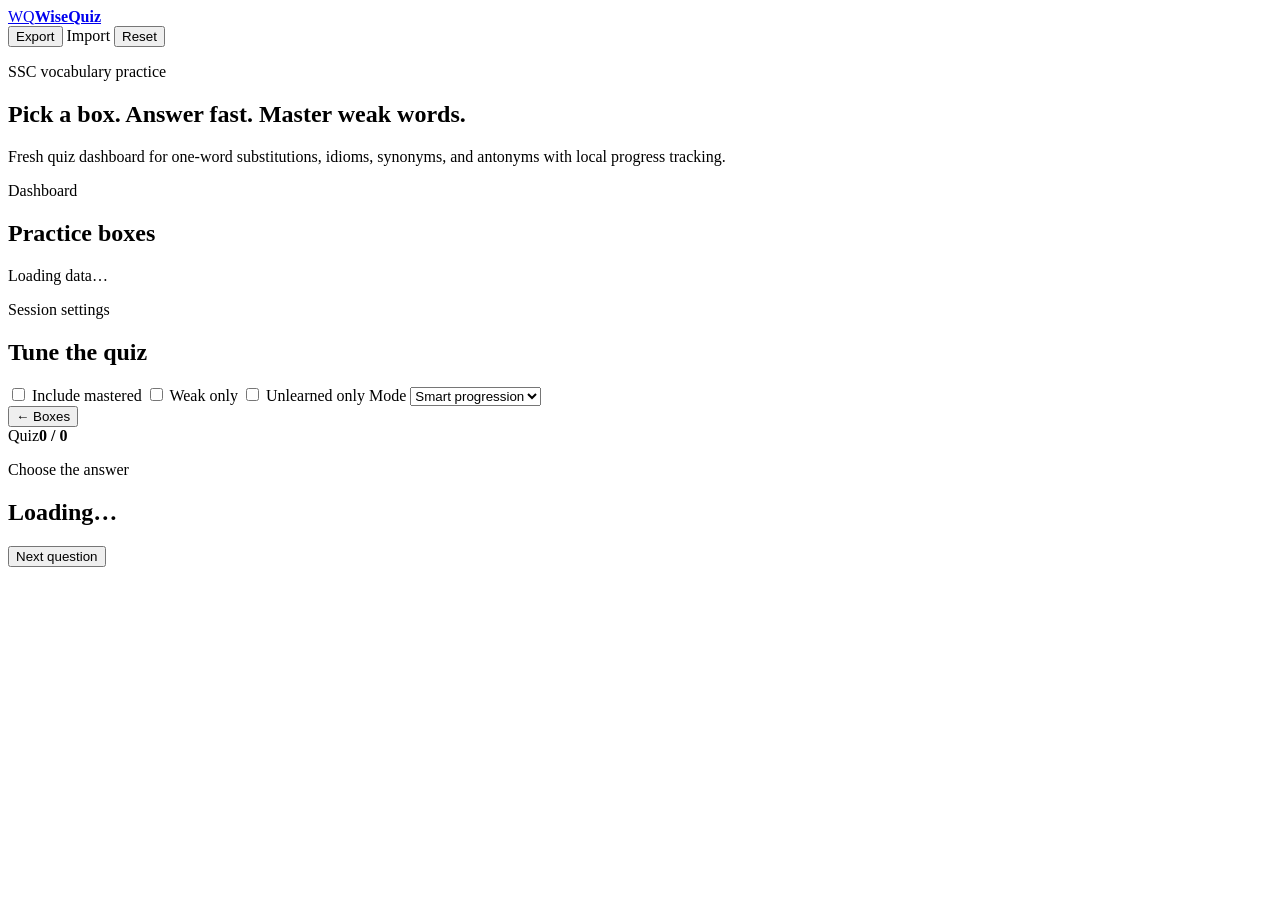
==== index.html @ 8f626323 "Add refreshed WiseQuiz page" ====
<!doctype html>
<html lang="en">
<head>
  <meta charset="utf-8">
  <meta name="viewport" content="width=device-width, initial-scale=1">
  <meta name="description" content="WiseQuiz vocabulary trainer for OWS, idioms, synonyms, and antonyms.">
  <title>WiseQuiz</title>
  <link rel="preconnect" href="https://fonts.googleapis.com">
  <link rel="preconnect" href="https://fonts.gstatic.com" crossorigin>
  <link href="https://fonts.googleapis.com/css2?family=Inter:wght@400;500;600;700;800&family=Lora:wght@600;700&display=swap" rel="stylesheet">
  <link rel="stylesheet" href="styles.css">
</head>
<body>
  <div class="shell">
    <header class="hero">
      <nav class="topbar" aria-label="WiseQuiz controls">
        <a class="brand" href="#" data-action="home" aria-label="WiseQuiz home"><span>WQ</span><b>WiseQuiz</b></a>
        <div class="top-actions">
          <button class="ghost" id="exportBtn" type="button">Export</button>
          <label class="ghost file-btn" for="importInput">Import</label>
          <input id="importInput" type="file" accept="application/json,.json" hidden>
          <button class="ghost danger" id="resetBtn" type="button">Reset</button>
        </div>
      </nav>
      <section class="hero-copy">
        <p class="eyebrow">SSC vocabulary practice</p>
        <h1>Pick a box. Answer fast. Master weak words.</h1>
        <p class="lead">Fresh quiz dashboard for one-word substitutions, idioms, synonyms, and antonyms with local progress tracking.</p>
      </section>
    </header>

    <main>
      <section id="homeScreen" class="screen active" aria-labelledby="dashboardTitle">
        <div class="section-head">
          <div>
            <p class="eyebrow">Dashboard</p>
            <h2 id="dashboardTitle">Practice boxes</h2>
          </div>
          <p id="statusBox" class="status-box">Loading data…</p>
        </div>

        <div class="stats-grid" id="overallStats"></div>
        <div class="category-grid" id="categoryGrid"></div>

        <section class="settings-card" aria-labelledby="settingsTitle">
          <div>
            <p class="eyebrow">Session settings</p>
            <h2 id="settingsTitle">Tune the quiz</h2>
          </div>
          <div class="settings-grid">
            <label><input type="checkbox" id="includeMastered"> Include mastered</label>
            <label><input type="checkbox" id="weakOnly"> Weak only</label>
            <label><input type="checkbox" id="unlearnedOnly"> Unlearned only</label>
            <label class="select-label">Mode
              <select id="studyMode">
                <option value="smart">Smart progression</option>
                <option value="instant">Instant mastery</option>
              </select>
            </label>
          </div>
        </section>
      </section>

      <section id="quizScreen" class="screen" aria-live="polite">
        <div class="quiz-top">
          <button class="ghost" id="backBtn" type="button">← Boxes</button>
          <div class="quiz-meter"><span id="quizCategory">Quiz</span><b id="quizCount">0 / 0</b></div>
        </div>

        <article class="quiz-card">
          <div class="progress-line"><span id="progressLine"></span></div>
          <p class="eyebrow" id="promptLabel">Choose the answer</p>
          <h2 id="questionText">Loading…</h2>
          <div id="optionGrid" class="option-grid"></div>
          <div id="feedbackBox" class="feedback-box hidden"></div>
          <button id="nextBtn" class="primary hidden" type="button">Next question</button>
        </article>
      </section>
    </main>
  </div>

  <script src="app.js" defer></script>
</body>
</html>
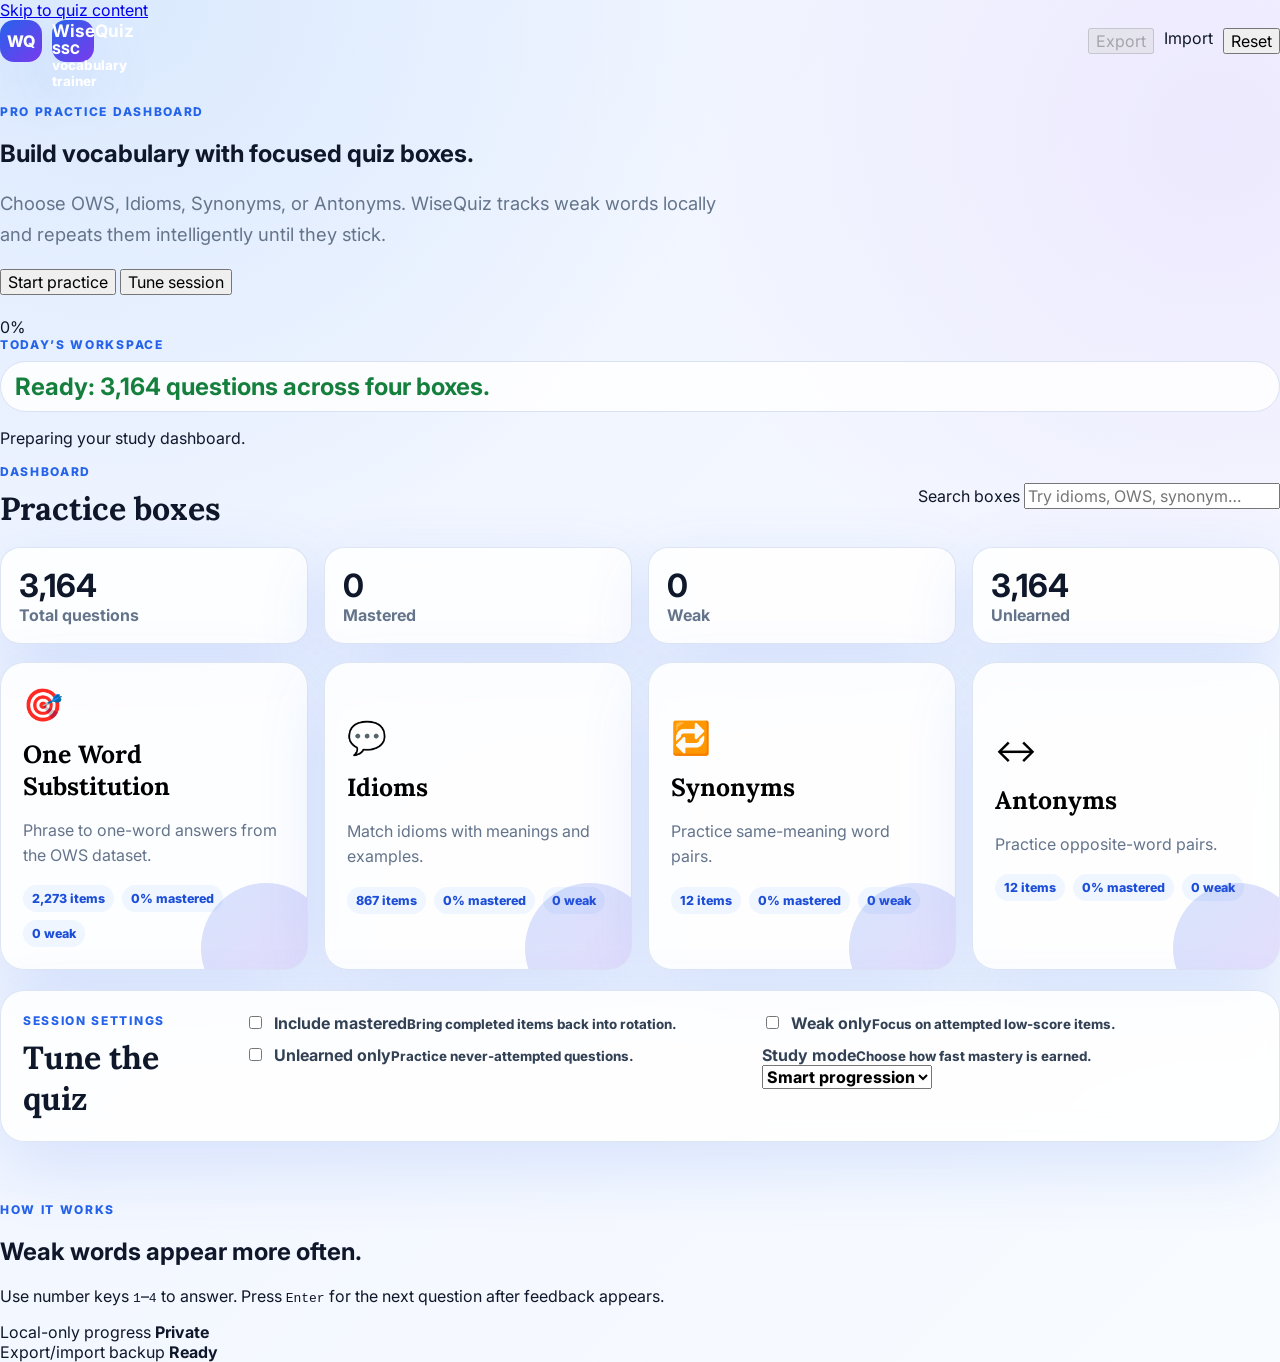
==== commit 4c6d2c87: "Polish WiseQuiz landing and quiz layout" ====
--- a/index.html
+++ b/index.html
@@ -7,73 +7,136 @@
   <title>WiseQuiz</title>
   <link rel="preconnect" href="https://fonts.googleapis.com">
   <link rel="preconnect" href="https://fonts.gstatic.com" crossorigin>
-  <link href="https://fonts.googleapis.com/css2?family=Inter:wght@400;500;600;700;800&family=Lora:wght@600;700&display=swap" rel="stylesheet">
+  <link href="https://fonts.googleapis.com/css2?family=Inter:wght@400;500;600;700;800;900&family=Lora:wght@600;700&display=swap" rel="stylesheet">
   <link rel="stylesheet" href="styles.css">
 </head>
 <body>
-  <div class="shell">
-    <header class="hero">
+  <a class="skip-link" href="#mainContent">Skip to quiz content</a>
+  <div class="ambient ambient-one" aria-hidden="true"></div>
+  <div class="ambient ambient-two" aria-hidden="true"></div>
+
+  <div class="app-shell">
+    <header class="app-header">
       <nav class="topbar" aria-label="WiseQuiz controls">
-        <a class="brand" href="#" data-action="home" aria-label="WiseQuiz home"><span>WQ</span><b>WiseQuiz</b></a>
-        <div class="top-actions">
-          <button class="ghost" id="exportBtn" type="button">Export</button>
-          <label class="ghost file-btn" for="importInput">Import</label>
+        <a class="brand" href="#" data-action="home" aria-label="WiseQuiz home">
+          <span class="brand-mark">WQ</span>
+          <span>
+            <b>WiseQuiz</b>
+            <small>SSC vocabulary trainer</small>
+          </span>
+        </a>
+        <div class="top-actions" aria-label="Progress controls">
+          <button class="btn btn-soft" id="exportBtn" type="button">Export</button>
+          <label class="btn btn-soft file-btn" for="importInput">Import</label>
           <input id="importInput" type="file" accept="application/json,.json" hidden>
-          <button class="ghost danger" id="resetBtn" type="button">Reset</button>
+          <button class="btn btn-danger" id="resetBtn" type="button">Reset</button>
         </div>
       </nav>
-      <section class="hero-copy">
-        <p class="eyebrow">SSC vocabulary practice</p>
-        <h1>Pick a box. Answer fast. Master weak words.</h1>
-        <p class="lead">Fresh quiz dashboard for one-word substitutions, idioms, synonyms, and antonyms with local progress tracking.</p>
+
+      <section class="hero-panel" aria-labelledby="heroTitle">
+        <div class="hero-copy">
+          <p class="eyebrow">Pro practice dashboard</p>
+          <h1 id="heroTitle">Build vocabulary with focused quiz boxes.</h1>
+          <p class="lead">Choose OWS, Idioms, Synonyms, or Antonyms. WiseQuiz tracks weak words locally and repeats them intelligently until they stick.</p>
+          <div class="hero-actions">
+            <button class="btn btn-primary" type="button" data-action="first-ready">Start practice</button>
+            <button class="btn btn-glass" type="button" data-action="focus-settings">Tune session</button>
+          </div>
+        </div>
+        <aside class="hero-card" aria-label="Learning status">
+          <div class="status-orb" aria-hidden="true"><span id="heroMastery">0%</span></div>
+          <p class="eyebrow">Today’s workspace</p>
+          <h2 id="statusBox">Loading data…</h2>
+          <p id="heroSubStatus">Preparing your study dashboard.</p>
+        </aside>
       </section>
     </header>
 
-    <main>
+    <main id="mainContent">
       <section id="homeScreen" class="screen active" aria-labelledby="dashboardTitle">
         <div class="section-head">
           <div>
             <p class="eyebrow">Dashboard</p>
             <h2 id="dashboardTitle">Practice boxes</h2>
           </div>
-          <p id="statusBox" class="status-box">Loading data…</p>
+          <div class="search-wrap">
+            <label for="searchInput">Search boxes</label>
+            <input id="searchInput" type="search" placeholder="Try idioms, OWS, synonym…" autocomplete="off">
+          </div>
         </div>
 
-        <div class="stats-grid" id="overallStats"></div>
+        <div class="stats-grid" id="overallStats" aria-label="Overall progress"></div>
         <div class="category-grid" id="categoryGrid"></div>
 
-        <section class="settings-card" aria-labelledby="settingsTitle">
-          <div>
-            <p class="eyebrow">Session settings</p>
-            <h2 id="settingsTitle">Tune the quiz</h2>
-          </div>
-          <div class="settings-grid">
-            <label><input type="checkbox" id="includeMastered"> Include mastered</label>
-            <label><input type="checkbox" id="weakOnly"> Weak only</label>
-            <label><input type="checkbox" id="unlearnedOnly"> Unlearned only</label>
-            <label class="select-label">Mode
-              <select id="studyMode">
-                <option value="smart">Smart progression</option>
-                <option value="instant">Instant mastery</option>
-              </select>
-            </label>
-          </div>
+        <section class="control-deck" id="settingsPanel" aria-labelledby="settingsTitle">
+          <article class="settings-card">
+            <div class="card-heading">
+              <p class="eyebrow">Session settings</p>
+              <h2 id="settingsTitle">Tune the quiz</h2>
+            </div>
+            <div class="settings-grid">
+              <label class="toggle-card">
+                <input type="checkbox" id="includeMastered">
+                <span class="toggle-ui"></span>
+                <span><b>Include mastered</b><small>Bring completed items back into rotation.</small></span>
+              </label>
+              <label class="toggle-card">
+                <input type="checkbox" id="weakOnly">
+                <span class="toggle-ui"></span>
+                <span><b>Weak only</b><small>Focus on attempted low-score items.</small></span>
+              </label>
+              <label class="toggle-card">
+                <input type="checkbox" id="unlearnedOnly">
+                <span class="toggle-ui"></span>
+                <span><b>Unlearned only</b><small>Practice never-attempted questions.</small></span>
+              </label>
+              <label class="mode-card" for="studyMode">
+                <span><b>Study mode</b><small>Choose how fast mastery is earned.</small></span>
+                <select id="studyMode">
+                  <option value="smart">Smart progression</option>
+                  <option value="instant">Instant mastery</option>
+                </select>
+              </label>
+            </div>
+          </article>
+
+          <aside class="insight-card" aria-label="Study tips">
+            <p class="eyebrow">How it works</p>
+            <h2>Weak words appear more often.</h2>
+            <p>Use number keys <kbd>1</kbd>–<kbd>4</kbd> to answer. Press <kbd>Enter</kbd> for the next question after feedback appears.</p>
+            <div class="insight-row">
+              <span>Local-only progress</span>
+              <strong>Private</strong>
+            </div>
+            <div class="insight-row">
+              <span>Export/import backup</span>
+              <strong>Ready</strong>
+            </div>
+          </aside>
         </section>
       </section>
 
       <section id="quizScreen" class="screen" aria-live="polite">
         <div class="quiz-top">
-          <button class="ghost" id="backBtn" type="button">← Boxes</button>
-          <div class="quiz-meter"><span id="quizCategory">Quiz</span><b id="quizCount">0 / 0</b></div>
+          <button class="btn btn-soft" id="backBtn" type="button">← Boxes</button>
+          <div class="quiz-meter" aria-label="Current quiz stats">
+            <span id="quizCategory">Quiz</span>
+            <b id="quizCount">0 attempted · 0 correct · streak 0</b>
+          </div>
         </div>
 
         <article class="quiz-card">
-          <div class="progress-line"><span id="progressLine"></span></div>
-          <p class="eyebrow" id="promptLabel">Choose the answer</p>
+          <div class="progress-line" aria-hidden="true"><span id="progressLine"></span></div>
+          <div class="quiz-meta-row">
+            <p class="eyebrow" id="promptLabel">Choose the answer</p>
+            <span id="questionScore" class="score-chip">Score 0 / 5</span>
+          </div>
           <h2 id="questionText">Loading…</h2>
           <div id="optionGrid" class="option-grid"></div>
           <div id="feedbackBox" class="feedback-box hidden"></div>
-          <button id="nextBtn" class="primary hidden" type="button">Next question</button>
+          <div class="quiz-actions">
+            <button id="nextBtn" class="btn btn-primary hidden" type="button">Next question ↵</button>
+          </div>
         </article>
       </section>
     </main>
--- a/styles.css
+++ b/styles.css
@@ -0,0 +1,10 @@
+:root{
+  --bg:#eef3ff;--bg2:#f8fbff;--card:rgba(255,255,255,.86);--text:#0f172a;--muted:#64748b;--line:#d9e2f2;
+  --brand:#2563eb;--brand2:#7c3aed;--good:#15803d;--bad:#b91c1c;--warn:#b45309;--shadow:0 24px 70px rgba(37,99,235,.14);
+  --radius:24px;--font:Inter,system-ui,-apple-system,Segoe UI,sans-serif;--display:Lora,Georgia,serif;
+}
+*{box-sizing:border-box}body{margin:0;min-height:100vh;font-family:var(--font);color:var(--text);background:radial-gradient(circle at 10% 0%,#dbeafe 0,transparent 34%),radial-gradient(circle at 95% 10%,#ede9fe 0,transparent 31%),linear-gradient(135deg,var(--bg),var(--bg2));}
+button,input,select{font:inherit}.shell{width:min(1180px,calc(100% - 32px));margin:auto}.hero{padding:22px 0 32px}.topbar{display:flex;align-items:center;justify-content:space-between;gap:16px}.brand{display:inline-flex;align-items:center;gap:10px;text-decoration:none;color:var(--text)}.brand span{display:grid;place-items:center;width:42px;height:42px;border-radius:14px;color:#fff;font-weight:800;background:linear-gradient(135deg,var(--brand),var(--brand2));box-shadow:var(--shadow)}.brand b{font-size:1.08rem}.top-actions{display:flex;gap:10px;flex-wrap:wrap}.ghost,.primary{border:0;border-radius:999px;padding:10px 15px;font-weight:700;cursor:pointer}.ghost{border:1px solid var(--line);background:rgba(255,255,255,.72);color:var(--text)}.ghost:hover{border-color:#93c5fd;background:#fff}.danger{color:var(--bad)}.primary{background:linear-gradient(135deg,var(--brand),var(--brand2));color:#fff;box-shadow:var(--shadow);padding:13px 20px}.hero-copy{padding:42px 0 22px;max-width:780px}.eyebrow{margin:0 0 9px;text-transform:uppercase;letter-spacing:.14em;color:var(--brand);font-size:.75rem;font-weight:800}.hero h1{font-family:var(--display);font-size:clamp(2.4rem,6vw,5.2rem);line-height:.98;margin:0}.lead{font-size:1.15rem;color:var(--muted);line-height:1.7;max-width:720px}.screen{display:none}.screen.active{display:block}.section-head,.quiz-top,.settings-card{display:flex;align-items:center;justify-content:space-between;gap:18px;margin-bottom:18px}.section-head h2,.settings-card h2{font-family:var(--display);font-size:2rem;margin:0}.status-box{margin:0;border:1px solid var(--line);background:var(--card);border-radius:999px;padding:10px 14px;color:var(--muted);font-weight:700}.status-box.ok{color:var(--good)}.status-box.warn{color:var(--warn)}.status-box.error{color:var(--bad)}
+.stats-grid,.category-grid{display:grid;gap:16px}.stats-grid{grid-template-columns:repeat(4,1fr);margin-bottom:18px}.stat,.category-card,.settings-card,.quiz-card{background:var(--card);border:1px solid rgba(217,226,242,.88);backdrop-filter:blur(12px);box-shadow:var(--shadow)}.stat{border-radius:20px;padding:18px}.stat strong{display:block;font-size:2rem}.stat span{color:var(--muted);font-weight:700}.category-grid{grid-template-columns:repeat(4,1fr)}.category-card{position:relative;overflow:hidden;text-align:left;border-radius:var(--radius);padding:22px;min-height:245px;cursor:pointer}.category-card:before{content:"";position:absolute;inset:auto -24px -44px auto;width:130px;height:130px;border-radius:50%;background:linear-gradient(135deg,rgba(37,99,235,.18),rgba(124,58,237,.18))}.category-card:hover{transform:translateY(-3px);transition:.18s ease}.cat-icon{font-size:2rem}.category-card h3{font-family:var(--display);font-size:1.55rem;margin:14px 0 8px}.category-card p{color:var(--muted);line-height:1.55}.mini-stats{display:flex;gap:8px;flex-wrap:wrap;margin-top:18px}.pill{border-radius:999px;background:#eff6ff;color:#1d4ed8;padding:6px 9px;font-size:.78rem;font-weight:800}.settings-card{align-items:flex-start;margin:20px 0 60px;border-radius:var(--radius);padding:22px}.settings-grid{display:grid;grid-template-columns:repeat(2,minmax(180px,1fr));gap:12px 22px}.settings-grid label{font-weight:750;color:#334155}.settings-grid input{margin-right:8px}.select-label{display:flex;align-items:center;gap:10px}.select-label select{border:1px solid var(--line);border-radius:12px;background:#fff;padding:8px 10px;font-weight:700}.hidden{display:none!important}
+#quizScreen{max-width:840px;margin:0 auto 70px}.quiz-top{margin-top:8px}.quiz-meter{display:flex;gap:12px;color:var(--muted);font-weight:800}.quiz-meter span{color:var(--brand)}.quiz-card{position:relative;overflow:hidden;border-radius:30px;padding:30px}.progress-line{position:absolute;top:0;left:0;right:0;height:6px;background:#e2e8f0}.progress-line span{display:block;height:100%;width:0;background:linear-gradient(90deg,var(--brand),var(--brand2));transition:.25s ease}#questionText{font-family:var(--display);font-size:clamp(1.8rem,4vw,3.1rem);line-height:1.18;margin:8px 0 22px}.option-grid{display:grid;gap:12px}.option-btn{display:flex;align-items:flex-start;gap:12px;text-align:left;border:1px solid var(--line);border-radius:18px;background:#fff;padding:15px;cursor:pointer;color:var(--text)}.option-btn:hover:not(:disabled){border-color:#60a5fa;background:#eff6ff}.option-btn:disabled{cursor:default}.option-key{display:grid;place-items:center;min-width:34px;height:34px;border-radius:12px;background:#e0e7ff;color:#3730a3;font-weight:900}.option-btn.correct{border-color:#86efac;background:#f0fdf4;color:#166534}.option-btn.wrong{border-color:#fecaca;background:#fef2f2;color:#991b1b}.option-btn.reveal{border-color:#86efac;background:#f0fdf4;color:#166534}.feedback-box{border-left:5px solid var(--brand);background:#f8fafc;border-radius:16px;padding:15px 16px;margin:18px 0;color:#334155;line-height:1.65}.feedback-box.good{border-color:var(--good)}.feedback-box.bad{border-color:var(--bad)}
+@media(max-width:900px){.stats-grid,.category-grid{grid-template-columns:repeat(2,1fr)}.section-head,.settings-card{display:block}.status-box{display:inline-block;margin-top:12px}.settings-grid{grid-template-columns:1fr}}@media(max-width:560px){.shell{width:min(100% - 20px,1180px)}.topbar{align-items:flex-start}.top-actions{justify-content:flex-end}.stats-grid,.category-grid{grid-template-columns:1fr}.hero-copy{padding-top:28px}.quiz-card{padding:24px 18px}.ghost,.primary{padding:9px 12px}}
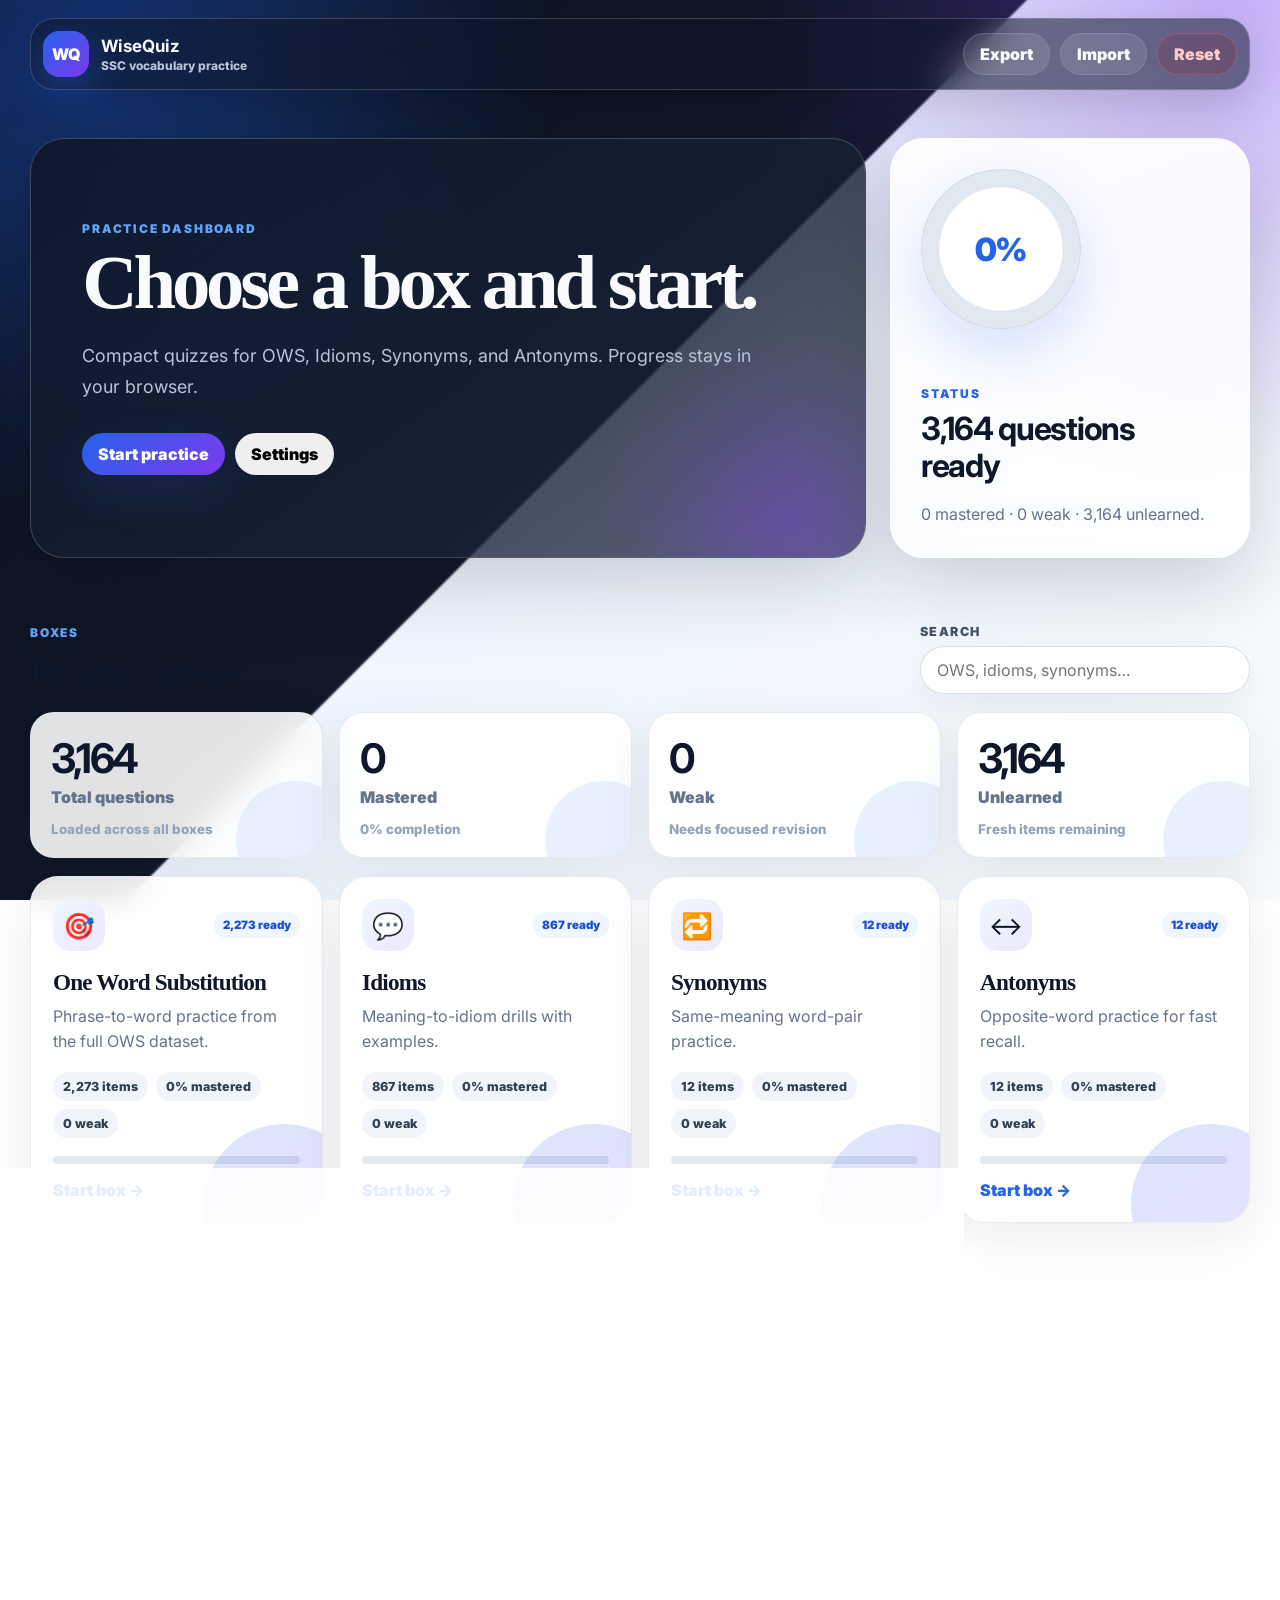
==== commit ac9d7bc6: "Simplify dashboard layout" ====
--- a/index.html
+++ b/index.html
@@ -7,13 +7,11 @@
   <title>WiseQuiz</title>
   <link rel="preconnect" href="https://fonts.googleapis.com">
   <link rel="preconnect" href="https://fonts.gstatic.com" crossorigin>
-  <link href="https://fonts.googleapis.com/css2?family=Inter:wght@400;500;600;700;800;900&family=Lora:wght@600;700&display=swap" rel="stylesheet">
+  <link href="https://fonts.googleapis.com/css2?family=Inter:wght@400;500;600;700;800&display=swap" rel="stylesheet">
   <link rel="stylesheet" href="styles.css">
 </head>
 <body>
   <a class="skip-link" href="#mainContent">Skip to quiz content</a>
-  <div class="ambient ambient-one" aria-hidden="true"></div>
-  <div class="ambient ambient-two" aria-hidden="true"></div>
 
   <div class="app-shell">
     <header class="app-header">
@@ -22,7 +20,7 @@
           <span class="brand-mark">WQ</span>
           <span>
             <b>WiseQuiz</b>
-            <small>SSC vocabulary trainer</small>
+            <small>SSC vocabulary practice</small>
           </span>
         </a>
         <div class="top-actions" aria-label="Progress controls">
@@ -35,33 +33,35 @@
 
       <section class="hero-panel" aria-labelledby="heroTitle">
         <div class="hero-copy">
-          <p class="eyebrow">Pro practice dashboard</p>
-          <h1 id="heroTitle">Build vocabulary with focused quiz boxes.</h1>
-          <p class="lead">Choose OWS, Idioms, Synonyms, or Antonyms. WiseQuiz tracks weak words locally and repeats them intelligently until they stick.</p>
+          <p class="eyebrow">Practice dashboard</p>
+          <h1 id="heroTitle">Choose a box and start.</h1>
+          <p class="lead">Compact quizzes for OWS, Idioms, Synonyms, and Antonyms. Progress stays in your browser.</p>
           <div class="hero-actions">
             <button class="btn btn-primary" type="button" data-action="first-ready">Start practice</button>
-            <button class="btn btn-glass" type="button" data-action="focus-settings">Tune session</button>
+            <button class="btn btn-plain" type="button" data-action="focus-settings">Settings</button>
           </div>
         </div>
         <aside class="hero-card" aria-label="Learning status">
           <div class="status-orb" aria-hidden="true"><span id="heroMastery">0%</span></div>
-          <p class="eyebrow">Today’s workspace</p>
-          <h2 id="statusBox">Loading data…</h2>
-          <p id="heroSubStatus">Preparing your study dashboard.</p>
+          <div>
+            <p class="eyebrow">Status</p>
+            <h2 id="statusBox">Loading data…</h2>
+            <p id="heroSubStatus">Preparing your quiz boxes.</p>
+          </div>
         </aside>
       </section>
     </header>
 
     <main id="mainContent">
       <section id="homeScreen" class="screen active" aria-labelledby="dashboardTitle">
-        <div class="section-head">
+        <div class="section-head compact-head">
           <div>
-            <p class="eyebrow">Dashboard</p>
-            <h2 id="dashboardTitle">Practice boxes</h2>
+            <p class="eyebrow">Boxes</p>
+            <h2 id="dashboardTitle">Practice areas</h2>
           </div>
           <div class="search-wrap">
-            <label for="searchInput">Search boxes</label>
-            <input id="searchInput" type="search" placeholder="Try idioms, OWS, synonym…" autocomplete="off">
+            <label for="searchInput">Search</label>
+            <input id="searchInput" type="search" placeholder="OWS, idioms, synonyms…" autocomplete="off">
           </div>
         </div>
 
@@ -70,55 +70,48 @@
 
         <section class="control-deck" id="settingsPanel" aria-labelledby="settingsTitle">
           <article class="settings-card">
-            <div class="card-heading">
-              <p class="eyebrow">Session settings</p>
-              <h2 id="settingsTitle">Tune the quiz</h2>
+            <div class="card-heading inline-heading">
+              <div>
+                <p class="eyebrow">Session</p>
+                <h2 id="settingsTitle">Quiz settings</h2>
+              </div>
+              <label class="mode-card compact-mode" for="studyMode">
+                <span>Mode</span>
+                <select id="studyMode">
+                  <option value="smart">Smart</option>
+                  <option value="instant">Instant</option>
+                </select>
+              </label>
             </div>
             <div class="settings-grid">
               <label class="toggle-card">
                 <input type="checkbox" id="includeMastered">
                 <span class="toggle-ui"></span>
-                <span><b>Include mastered</b><small>Bring completed items back into rotation.</small></span>
+                <span><b>Include mastered</b><small>Show completed items again.</small></span>
               </label>
               <label class="toggle-card">
                 <input type="checkbox" id="weakOnly">
                 <span class="toggle-ui"></span>
-                <span><b>Weak only</b><small>Focus on attempted low-score items.</small></span>
+                <span><b>Weak only</b><small>Low-score attempted items.</small></span>
               </label>
               <label class="toggle-card">
                 <input type="checkbox" id="unlearnedOnly">
                 <span class="toggle-ui"></span>
-                <span><b>Unlearned only</b><small>Practice never-attempted questions.</small></span>
-              </label>
-              <label class="mode-card" for="studyMode">
-                <span><b>Study mode</b><small>Choose how fast mastery is earned.</small></span>
-                <select id="studyMode">
-                  <option value="smart">Smart progression</option>
-                  <option value="instant">Instant mastery</option>
-                </select>
+                <span><b>Unlearned only</b><small>Never-attempted items.</small></span>
               </label>
             </div>
           </article>
 
           <aside class="insight-card" aria-label="Study tips">
-            <p class="eyebrow">How it works</p>
-            <h2>Weak words appear more often.</h2>
-            <p>Use number keys <kbd>1</kbd>–<kbd>4</kbd> to answer. Press <kbd>Enter</kbd> for the next question after feedback appears.</p>
-            <div class="insight-row">
-              <span>Local-only progress</span>
-              <strong>Private</strong>
-            </div>
-            <div class="insight-row">
-              <span>Export/import backup</span>
-              <strong>Ready</strong>
-            </div>
+            <p class="eyebrow">Shortcuts</p>
+            <p>Use <kbd>1</kbd>–<kbd>4</kbd> to answer, <kbd>Enter</kbd> for next, and <kbd>Esc</kbd> to return to boxes.</p>
           </aside>
         </section>
       </section>
 
       <section id="quizScreen" class="screen" aria-live="polite">
         <div class="quiz-top">
-          <button class="btn btn-soft" id="backBtn" type="button">← Boxes</button>
+          <button class="btn btn-soft dark" id="backBtn" type="button">← Boxes</button>
           <div class="quiz-meter" aria-label="Current quiz stats">
             <span id="quizCategory">Quiz</span>
             <b id="quizCount">0 attempted · 0 correct · streak 0</b>
--- a/styles.css
+++ b/styles.css
@@ -1,10 +1 @@
-:root{
-  --bg:#eef3ff;--bg2:#f8fbff;--card:rgba(255,255,255,.86);--text:#0f172a;--muted:#64748b;--line:#d9e2f2;
-  --brand:#2563eb;--brand2:#7c3aed;--good:#15803d;--bad:#b91c1c;--warn:#b45309;--shadow:0 24px 70px rgba(37,99,235,.14);
-  --radius:24px;--font:Inter,system-ui,-apple-system,Segoe UI,sans-serif;--display:Lora,Georgia,serif;
-}
-*{box-sizing:border-box}body{margin:0;min-height:100vh;font-family:var(--font);color:var(--text);background:radial-gradient(circle at 10% 0%,#dbeafe 0,transparent 34%),radial-gradient(circle at 95% 10%,#ede9fe 0,transparent 31%),linear-gradient(135deg,var(--bg),var(--bg2));}
-button,input,select{font:inherit}.shell{width:min(1180px,calc(100% - 32px));margin:auto}.hero{padding:22px 0 32px}.topbar{display:flex;align-items:center;justify-content:space-between;gap:16px}.brand{display:inline-flex;align-items:center;gap:10px;text-decoration:none;color:var(--text)}.brand span{display:grid;place-items:center;width:42px;height:42px;border-radius:14px;color:#fff;font-weight:800;background:linear-gradient(135deg,var(--brand),var(--brand2));box-shadow:var(--shadow)}.brand b{font-size:1.08rem}.top-actions{display:flex;gap:10px;flex-wrap:wrap}.ghost,.primary{border:0;border-radius:999px;padding:10px 15px;font-weight:700;cursor:pointer}.ghost{border:1px solid var(--line);background:rgba(255,255,255,.72);color:var(--text)}.ghost:hover{border-color:#93c5fd;background:#fff}.danger{color:var(--bad)}.primary{background:linear-gradient(135deg,var(--brand),var(--brand2));color:#fff;box-shadow:var(--shadow);padding:13px 20px}.hero-copy{padding:42px 0 22px;max-width:780px}.eyebrow{margin:0 0 9px;text-transform:uppercase;letter-spacing:.14em;color:var(--brand);font-size:.75rem;font-weight:800}.hero h1{font-family:var(--display);font-size:clamp(2.4rem,6vw,5.2rem);line-height:.98;margin:0}.lead{font-size:1.15rem;color:var(--muted);line-height:1.7;max-width:720px}.screen{display:none}.screen.active{display:block}.section-head,.quiz-top,.settings-card{display:flex;align-items:center;justify-content:space-between;gap:18px;margin-bottom:18px}.section-head h2,.settings-card h2{font-family:var(--display);font-size:2rem;margin:0}.status-box{margin:0;border:1px solid var(--line);background:var(--card);border-radius:999px;padding:10px 14px;color:var(--muted);font-weight:700}.status-box.ok{color:var(--good)}.status-box.warn{color:var(--warn)}.status-box.error{color:var(--bad)}
-.stats-grid,.category-grid{display:grid;gap:16px}.stats-grid{grid-template-columns:repeat(4,1fr);margin-bottom:18px}.stat,.category-card,.settings-card,.quiz-card{background:var(--card);border:1px solid rgba(217,226,242,.88);backdrop-filter:blur(12px);box-shadow:var(--shadow)}.stat{border-radius:20px;padding:18px}.stat strong{display:block;font-size:2rem}.stat span{color:var(--muted);font-weight:700}.category-grid{grid-template-columns:repeat(4,1fr)}.category-card{position:relative;overflow:hidden;text-align:left;border-radius:var(--radius);padding:22px;min-height:245px;cursor:pointer}.category-card:before{content:"";position:absolute;inset:auto -24px -44px auto;width:130px;height:130px;border-radius:50%;background:linear-gradient(135deg,rgba(37,99,235,.18),rgba(124,58,237,.18))}.category-card:hover{transform:translateY(-3px);transition:.18s ease}.cat-icon{font-size:2rem}.category-card h3{font-family:var(--display);font-size:1.55rem;margin:14px 0 8px}.category-card p{color:var(--muted);line-height:1.55}.mini-stats{display:flex;gap:8px;flex-wrap:wrap;margin-top:18px}.pill{border-radius:999px;background:#eff6ff;color:#1d4ed8;padding:6px 9px;font-size:.78rem;font-weight:800}.settings-card{align-items:flex-start;margin:20px 0 60px;border-radius:var(--radius);padding:22px}.settings-grid{display:grid;grid-template-columns:repeat(2,minmax(180px,1fr));gap:12px 22px}.settings-grid label{font-weight:750;color:#334155}.settings-grid input{margin-right:8px}.select-label{display:flex;align-items:center;gap:10px}.select-label select{border:1px solid var(--line);border-radius:12px;background:#fff;padding:8px 10px;font-weight:700}.hidden{display:none!important}
-#quizScreen{max-width:840px;margin:0 auto 70px}.quiz-top{margin-top:8px}.quiz-meter{display:flex;gap:12px;color:var(--muted);font-weight:800}.quiz-meter span{color:var(--brand)}.quiz-card{position:relative;overflow:hidden;border-radius:30px;padding:30px}.progress-line{position:absolute;top:0;left:0;right:0;height:6px;background:#e2e8f0}.progress-line span{display:block;height:100%;width:0;background:linear-gradient(90deg,var(--brand),var(--brand2));transition:.25s ease}#questionText{font-family:var(--display);font-size:clamp(1.8rem,4vw,3.1rem);line-height:1.18;margin:8px 0 22px}.option-grid{display:grid;gap:12px}.option-btn{display:flex;align-items:flex-start;gap:12px;text-align:left;border:1px solid var(--line);border-radius:18px;background:#fff;padding:15px;cursor:pointer;color:var(--text)}.option-btn:hover:not(:disabled){border-color:#60a5fa;background:#eff6ff}.option-btn:disabled{cursor:default}.option-key{display:grid;place-items:center;min-width:34px;height:34px;border-radius:12px;background:#e0e7ff;color:#3730a3;font-weight:900}.option-btn.correct{border-color:#86efac;background:#f0fdf4;color:#166534}.option-btn.wrong{border-color:#fecaca;background:#fef2f2;color:#991b1b}.option-btn.reveal{border-color:#86efac;background:#f0fdf4;color:#166534}.feedback-box{border-left:5px solid var(--brand);background:#f8fafc;border-radius:16px;padding:15px 16px;margin:18px 0;color:#334155;line-height:1.65}.feedback-box.good{border-color:var(--good)}.feedback-box.bad{border-color:var(--bad)}
-@media(max-width:900px){.stats-grid,.category-grid{grid-template-columns:repeat(2,1fr)}.section-head,.settings-card{display:block}.status-box{display:inline-block;margin-top:12px}.settings-grid{grid-template-columns:1fr}}@media(max-width:560px){.shell{width:min(100% - 20px,1180px)}.topbar{align-items:flex-start}.top-actions{justify-content:flex-end}.stats-grid,.category-grid{grid-template-columns:1fr}.hero-copy{padding-top:28px}.quiz-card{padding:24px 18px}.ghost,.primary{padding:9px 12px}}
+:root{--ink:#0f172a;--muted:#64748b;--line:rgba(148,163,184,.32);--card:rgba(255,255,255,.88);--white:#fff;--blue:#2563eb;--violet:#7c3aed;--cyan:#06b6d4;--green:#15803d;--red:#b91c1c;--soft:#f8fafc;--shadow:0 24px 80px rgba(2,8,23,.18);--shadow2:0 16px 45px rgba(37,99,235,.16);--radius:24px;--font:Inter,system-ui,-apple-system,BlinkMacSystemFont,"Segoe UI",sans-serif;--display:Lora,Georgia,serif}*{box-sizing:border-box}html{scroll-behavior:smooth}body{margin:0;min-height:100vh;font-family:var(--font);color:var(--ink);background:radial-gradient(circle at 8% 8%,rgba(37,99,235,.42),transparent 28rem),radial-gradient(circle at 96% 0,rgba(124,58,237,.38),transparent 30rem),linear-gradient(135deg,#08111f 0,#111827 47%,#eff6ff 47.2%,#f8fafc 100%);background-attachment:fixed}button,input,select{font:inherit}.skip-link{position:fixed;top:-80px;left:16px;z-index:50;padding:10px 14px;border-radius:999px;background:var(--blue);color:#fff;text-decoration:none;font-weight:900}.skip-link:focus{top:16px}.ambient{position:fixed;z-index:-1;border-radius:999px;filter:blur(10px);pointer-events:none}.ambient-one{width:290px;height:290px;top:120px;right:8%;background:radial-gradient(circle,rgba(255,255,255,.34),transparent 66%)}.ambient-two{width:210px;height:210px;bottom:12%;left:5%;background:radial-gradient(circle,rgba(6,182,212,.22),transparent 68%)}.app-shell{width:min(1220px,calc(100% - 32px));margin:auto;padding-bottom:72px}.app-header{padding:18px 0 30px}.topbar{display:flex;align-items:center;justify-content:space-between;gap:18px;padding:12px;border:1px solid rgba(255,255,255,.18);border-radius:24px;background:rgba(15,23,42,.55);backdrop-filter:blur(18px);box-shadow:0 14px 42px rgba(0,0,0,.16)}.brand{display:inline-flex;align-items:center;gap:12px;color:#f8fafc;text-decoration:none}.brand-mark{display:grid;place-items:center;width:46px;height:46px;border-radius:16px;color:#fff;font-weight:900;background:linear-gradient(135deg,var(--blue),var(--violet));box-shadow:0 14px 34px rgba(37,99,235,.4)}.brand b{display:block;font-size:1.06rem}.brand small{display:block;margin-top:2px;color:#b9c4d8;font-size:.75rem;font-weight:800}.top-actions,.hero-actions{display:flex;gap:10px;flex-wrap:wrap}.btn{display:inline-flex;align-items:center;justify-content:center;gap:8px;min-height:42px;border:0;border-radius:999px;padding:10px 16px;font-weight:900;cursor:pointer;text-decoration:none;transition:transform .18s,box-shadow .18s,background .18s,border-color .18s}.btn:hover:not(:disabled){transform:translateY(-1px)}.btn:focus-visible,a:focus-visible,input:focus-visible,select:focus-visible{outline:3px solid rgba(37,99,235,.35);outline-offset:3px}.btn:disabled{opacity:.6;cursor:not-allowed}.btn-primary{color:#fff;background:linear-gradient(135deg,var(--blue),var(--violet));box-shadow:var(--shadow2)}.btn-soft{border:1px solid rgba(148,163,184,.35);color:#f8fafc;background:rgba(255,255,255,.10)}.btn-soft:hover{background:rgba(255,255,255,.18)}.btn-glass{color:#fff;border:1px solid rgba(255,255,255,.25);background:rgba(255,255,255,.09)}.btn-danger{color:#fecaca;border:1px solid rgba(248,113,113,.3);background:rgba(127,29,29,.18)}.hero-panel{display:grid;grid-template-columns:minmax(0,1fr) 360px;gap:24px;align-items:stretch;padding:48px 0 22px}.hero-copy{position:relative;overflow:hidden;min-height:420px;display:flex;flex-direction:column;justify-content:center;padding:48px clamp(18px,4vw,54px);border:1px solid rgba(255,255,255,.18);border-radius:34px;color:#f8fafc;background:linear-gradient(145deg,rgba(15,23,42,.94),rgba(30,41,59,.72));box-shadow:var(--shadow)}.hero-copy:after{content:"";position:absolute;right:-14%;bottom:-38%;width:390px;height:390px;border-radius:999px;background:radial-gradient(circle,rgba(124,58,237,.38),transparent 68%)}.eyebrow{margin:0 0 10px;color:#60a5fa;text-transform:uppercase;letter-spacing:.15em;font-size:.75rem;font-weight:950}.hero-copy h1{position:relative;z-index:1;margin:0;max-width:760px;font-family:var(--display);font-size:clamp(2.55rem,6vw,5.6rem);line-height:.96;letter-spacing:-.055em}.lead{position:relative;z-index:1;max-width:710px;color:#b9c4d8;font-size:1.12rem;line-height:1.75;margin:20px 0 0}.hero-actions{position:relative;z-index:1;margin-top:30px}.hero-card{min-height:420px;padding:30px;border:1px solid rgba(255,255,255,.62);border-radius:34px;background:linear-gradient(180deg,rgba(255,255,255,.92),rgba(255,255,255,.72));backdrop-filter:blur(18px);box-shadow:var(--shadow);display:flex;flex-direction:column;justify-content:flex-end}.hero-card .eyebrow,.settings-card .eyebrow,.insight-card .eyebrow,.quiz-card .eyebrow{color:var(--blue)}.hero-card h2{margin:0;font-size:clamp(1.45rem,3vw,2rem);line-height:1.15;letter-spacing:-.04em}.hero-card p:last-child{color:var(--muted);line-height:1.65;margin-bottom:0}.status-orb{align-self:flex-start;display:grid;place-items:center;width:160px;height:160px;margin-bottom:auto;border-radius:50%;color:var(--blue);background:radial-gradient(circle at 50% 50%,#fff 0 54%,transparent 55%),conic-gradient(var(--blue) var(--orb,0%),#e2e8f0 0);box-shadow:inset 0 0 0 1px rgba(148,163,184,.24),0 24px 60px rgba(37,99,235,.18)}.status-orb span{font-size:2rem;font-weight:950;letter-spacing:-.06em}.screen{display:none}.screen.active{display:block}.hidden{display:none!important}.section-head,.quiz-top{display:flex;align-items:end;justify-content:space-between;gap:18px;margin:14px 0 18px}.section-head h2,.card-heading h2,.insight-card h2{margin:0;font-family:var(--display);font-size:clamp(1.75rem,3vw,2.4rem);letter-spacing:-.045em}.search-wrap{display:grid;gap:7px;width:min(330px,100%)}.search-wrap label{color:#475569;font-size:.78rem;font-weight:950;text-transform:uppercase;letter-spacing:.12em}.search-wrap input{width:100%;border:1px solid var(--line);border-radius:999px;padding:13px 16px;background:rgba(255,255,255,.86);box-shadow:0 10px 30px rgba(15,23,42,.06)}.stats-grid,.category-grid{display:grid;gap:16px}.stats-grid{grid-template-columns:repeat(4,minmax(0,1fr));margin-bottom:18px}.stat,.category-card,.settings-card,.insight-card,.quiz-card{border:1px solid rgba(226,232,240,.86);background:var(--card);backdrop-filter:blur(18px);box-shadow:0 18px 60px rgba(15,23,42,.08)}.stat{position:relative;overflow:hidden;min-height:122px;padding:20px;border-radius:24px}.stat:after{content:"";position:absolute;right:-32px;bottom:-42px;width:118px;height:118px;border-radius:999px;background:rgba(37,99,235,.09)}.stat strong{display:block;font-size:clamp(1.65rem,4vw,2.55rem);letter-spacing:-.06em}.stat span{display:block;margin-top:4px;color:var(--muted);font-weight:900}.stat small{display:block;margin-top:14px;color:#94a3b8;font-weight:800}.category-grid{grid-template-columns:repeat(4,minmax(0,1fr))}.category-card{position:relative;overflow:hidden;min-height:292px;text-align:left;border-radius:28px;padding:22px;cursor:pointer;color:var(--ink)}.category-card:before{content:"";position:absolute;right:-42px;bottom:-62px;width:160px;height:160px;border-radius:999px;background:linear-gradient(135deg,rgba(37,99,235,.16),rgba(124,58,237,.16))}.category-card:hover:not(:disabled){transform:translateY(-5px);box-shadow:0 24px 80px rgba(37,99,235,.18);transition:.2s}.category-card:disabled{cursor:not-allowed;opacity:.58}.card-topline{display:flex;align-items:center;justify-content:space-between;gap:10px}.cat-icon{display:grid;place-items:center;width:52px;height:52px;border-radius:18px;font-size:1.6rem;background:linear-gradient(135deg,#eff6ff,#ede9fe)}.cat-state{border-radius:999px;padding:6px 9px;color:#1d4ed8;background:#eff6ff;font-size:.72rem;font-weight:950}.category-card h3{margin:18px 0 8px;font-family:var(--display);font-size:1.45rem;letter-spacing:-.035em}.category-card p{margin:0;color:var(--muted);line-height:1.55}.mini-stats{display:flex;gap:8px;flex-wrap:wrap;margin:18px 0}.pill{border-radius:999px;background:#f1f5f9;color:#334155;padding:7px 10px;font-size:.78rem;font-weight:850}.card-progress{height:8px;border-radius:999px;background:#e2e8f0;overflow:hidden}.card-progress span{display:block;width:0;height:100%;border-radius:inherit;background:linear-gradient(90deg,var(--blue),var(--violet))}.card-cta{display:inline-flex;margin-top:16px;color:var(--blue);font-weight:950}.control-deck{display:grid;grid-template-columns:minmax(0,1fr) 360px;gap:16px;margin-top:18px}.settings-card,.insight-card{border-radius:28px;padding:24px}.settings-grid{display:grid;grid-template-columns:repeat(2,minmax(0,1fr));gap:12px;margin-top:20px}.toggle-card,.mode-card{display:flex;align-items:center;gap:12px;min-height:92px;padding:16px;border:1px solid var(--line);border-radius:20px;background:rgba(255,255,255,.72);cursor:pointer}.toggle-card input{position:absolute;opacity:0;pointer-events:none}.toggle-ui{position:relative;flex:0 0 auto;width:46px;height:28px;border-radius:999px;background:#cbd5e1;transition:.18s}.toggle-ui:after{content:"";position:absolute;top:4px;left:4px;width:20px;height:20px;border-radius:50%;background:#fff;box-shadow:0 2px 8px rgba(15,23,42,.2);transition:.18s}.toggle-card input:checked+.toggle-ui{background:linear-gradient(135deg,var(--blue),var(--violet))}.toggle-card input:checked+.toggle-ui:after{transform:translateX(18px)}.toggle-card b,.mode-card b{display:block}.toggle-card small,.mode-card small{display:block;margin-top:4px;color:var(--muted);line-height:1.4}.mode-card{justify-content:space-between;cursor:default}.mode-card select{min-width:170px;border:1px solid var(--line);border-radius:14px;background:#fff;padding:10px 11px;font-weight:900}.insight-card p:not(.eyebrow){color:var(--muted);line-height:1.7}kbd{display:inline-grid;place-items:center;min-width:26px;padding:2px 7px;border:1px solid #cbd5e1;border-bottom-width:3px;border-radius:8px;background:#fff;color:#334155;font-weight:950}.insight-row{display:flex;justify-content:space-between;gap:12px;padding:14px 0;border-top:1px solid var(--line);color:var(--muted);font-weight:800}.insight-row strong{color:var(--green)}#quizScreen{max-width:900px;margin:0 auto 80px}.quiz-top{align-items:center}.quiz-top .btn-soft{color:var(--ink);background:rgba(255,255,255,.82)}.quiz-meter{display:flex;align-items:center;gap:12px;padding:8px 12px;border:1px solid var(--line);border-radius:999px;background:rgba(255,255,255,.8);color:var(--muted);font-weight:850}.quiz-meter span{color:var(--blue)}.quiz-card{position:relative;overflow:hidden;border-radius:34px;padding:clamp(22px,4vw,34px)}.progress-line{position:absolute;top:0;left:0;right:0;height:7px;background:#e2e8f0}.progress-line span{display:block;height:100%;width:0;background:linear-gradient(90deg,var(--blue),var(--cyan),var(--violet));transition:width .28s}.quiz-meta-row{display:flex;align-items:center;justify-content:space-between;gap:12px}.score-chip{flex:0 0 auto;border-radius:999px;padding:7px 10px;color:#334155;background:#f1f5f9;font-size:.78rem;font-weight:950}#questionText{margin:8px 0 26px;font-family:var(--display);font-size:clamp(1.85rem,4vw,3.35rem);line-height:1.16;letter-spacing:-.045em}.option-grid{display:grid;gap:12px}.option-btn{display:grid;grid-template-columns:42px minmax(0,1fr);align-items:center;gap:13px;width:100%;text-align:left;border:1px solid var(--line);border-radius:20px;background:#fff;color:var(--ink);padding:14px;cursor:pointer;box-shadow:0 8px 22px rgba(15,23,42,.04);transition:.16s}.option-btn:hover:not(:disabled){transform:translateX(4px);border-color:#93c5fd;background:#eff6ff;box-shadow:0 12px 30px rgba(37,99,235,.1)}.option-btn:disabled{cursor:default}.option-key{display:grid;place-items:center;width:42px;height:42px;border-radius:14px;background:#e0e7ff;color:#3730a3;font-weight:950}.option-label{min-width:0;line-height:1.45;font-weight:800}.option-btn.correct{border-color:#86efac;background:#ecfdf5;color:#166534}.option-btn.correct .option-key{background:#bbf7d0;color:#166534}.option-btn.wrong{border-color:#fecaca;background:#fef2f2;color:#991b1b}.option-btn.wrong .option-key{background:#fecaca;color:#991b1b}.option-btn.reveal{border-color:#86efac;background:#ecfdf5;color:#166534}.feedback-box{margin:18px 0 0;padding:16px 18px;border:1px solid var(--line);border-left:6px solid var(--blue);border-radius:18px;background:#f8fafc;color:#334155;line-height:1.7}.feedback-box.good{border-left-color:var(--green);background:#ecfdf5}.feedback-box.bad{border-left-color:var(--red);background:#fef2f2}.feedback-box strong{display:block;color:var(--ink);margin-bottom:6px}.feedback-box p{margin:8px 0 0}.quiz-actions{display:flex;justify-content:flex-end;margin-top:18px}@media(max-width:1040px){.hero-panel,.control-deck{grid-template-columns:1fr}.hero-copy,.hero-card{min-height:auto}.hero-card{display:grid;grid-template-columns:auto minmax(0,1fr);align-items:center;gap:22px}.status-orb{margin-bottom:0;width:132px;height:132px}.category-grid{grid-template-columns:repeat(2,minmax(0,1fr))}}@media(max-width:760px){body{background:linear-gradient(180deg,#08111f 0,#111827 430px,#f8fafc 431px)}.app-shell{width:min(100% - 20px,1220px)}.topbar,.section-head,.quiz-top{display:grid;align-items:start}.top-actions{max-width:210px}.hero-panel{padding-top:28px}.hero-copy{padding:32px 22px;border-radius:28px}.hero-card{grid-template-columns:1fr;border-radius:28px}.search-wrap{width:100%}.stats-grid,.category-grid,.settings-grid{grid-template-columns:1fr}.mode-card{align-items:stretch;flex-direction:column}.mode-card select{width:100%}.quiz-meter{align-items:flex-start;flex-direction:column;border-radius:18px}.quiz-meta-row{align-items:flex-start;flex-direction:column}}@media(max-width:460px){.brand small{display:none}.brand-mark{width:42px;height:42px}.top-actions .btn{min-height:38px;padding:8px 11px}.hero-actions .btn{width:100%}.category-card{min-height:255px}.option-btn{grid-template-columns:36px minmax(0,1fr);border-radius:17px;padding:12px}.option-key{width:36px;height:36px;border-radius:12px}}
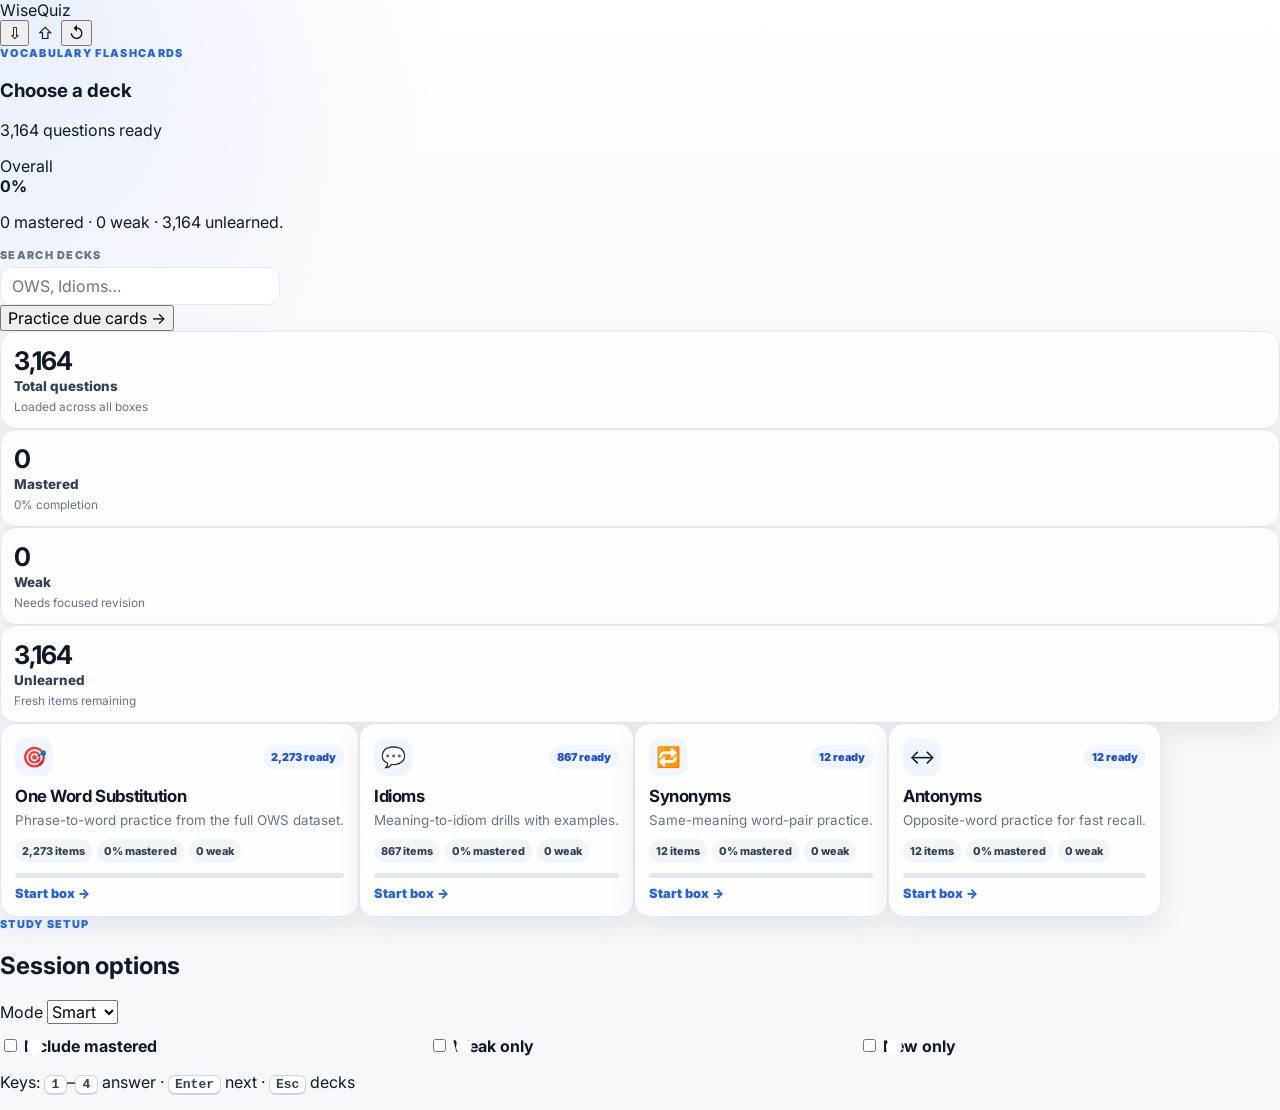
==== commit 9a742360: "Refine dashboard toward flashcard deck UX" ====
--- a/index.html
+++ b/index.html
@@ -3,133 +3,108 @@
 <head>
   <meta charset="utf-8">
   <meta name="viewport" content="width=device-width, initial-scale=1">
-  <meta name="description" content="WiseQuiz vocabulary trainer for OWS, idioms, synonyms, and antonyms.">
+  <meta name="description" content="WiseQuiz vocabulary flashcards for OWS, idioms, synonyms, and antonyms.">
   <title>WiseQuiz</title>
   <link rel="preconnect" href="https://fonts.googleapis.com">
   <link rel="preconnect" href="https://fonts.gstatic.com" crossorigin>
-  <link href="https://fonts.googleapis.com/css2?family=Inter:wght@400;500;600;700;800&display=swap" rel="stylesheet">
+  <link href="https://fonts.googleapis.com/css2?family=Inter:wght@400;500;600;700;800;900&display=swap" rel="stylesheet">
   <link rel="stylesheet" href="styles.css">
 </head>
 <body>
-  <a class="skip-link" href="#mainContent">Skip to quiz content</a>
+  <a class="skip-link" href="#mainContent">Skip to content</a>
 
-  <div class="app-shell">
-    <header class="app-header">
-      <nav class="topbar" aria-label="WiseQuiz controls">
-        <a class="brand" href="#" data-action="home" aria-label="WiseQuiz home">
-          <span class="brand-mark">WQ</span>
-          <span>
-            <b>WiseQuiz</b>
-            <small>SSC vocabulary practice</small>
-          </span>
-        </a>
-        <div class="top-actions" aria-label="Progress controls">
-          <button class="btn btn-soft" id="exportBtn" type="button">Export</button>
-          <label class="btn btn-soft file-btn" for="importInput">Import</label>
-          <input id="importInput" type="file" accept="application/json,.json" hidden>
-          <button class="btn btn-danger" id="resetBtn" type="button">Reset</button>
-        </div>
-      </nav>
-
-      <section class="hero-panel" aria-labelledby="heroTitle">
-        <div class="hero-copy">
-          <p class="eyebrow">Practice dashboard</p>
-          <h1 id="heroTitle">Choose a box and start.</h1>
-          <p class="lead">Compact quizzes for OWS, Idioms, Synonyms, and Antonyms. Progress stays in your browser.</p>
-          <div class="hero-actions">
-            <button class="btn btn-primary" type="button" data-action="first-ready">Start practice</button>
-            <button class="btn btn-plain" type="button" data-action="focus-settings">Settings</button>
-          </div>
-        </div>
-        <aside class="hero-card" aria-label="Learning status">
-          <div class="status-orb" aria-hidden="true"><span id="heroMastery">0%</span></div>
-          <div>
-            <p class="eyebrow">Status</p>
-            <h2 id="statusBox">Loading data…</h2>
-            <p id="heroSubStatus">Preparing your quiz boxes.</p>
-          </div>
-        </aside>
-      </section>
+  <div class="phone-shell">
+    <header class="app-topbar">
+      <a class="brand" href="#" data-action="home" aria-label="WiseQuiz home">
+        <span class="brand-word">Wise<span>Quiz</span></span>
+      </a>
+      <div class="top-actions" aria-label="Progress controls">
+        <button class="icon-btn" id="exportBtn" type="button" title="Export progress">⇩</button>
+        <label class="icon-btn file-btn" for="importInput" title="Import progress">⇧</label>
+        <input id="importInput" type="file" accept="application/json,.json" hidden>
+        <button class="icon-btn danger" id="resetBtn" type="button" title="Reset progress">↺</button>
+      </div>
     </header>
 
     <main id="mainContent">
       <section id="homeScreen" class="screen active" aria-labelledby="dashboardTitle">
-        <div class="section-head compact-head">
-          <div>
-            <p class="eyebrow">Boxes</p>
-            <h2 id="dashboardTitle">Practice areas</h2>
+        <section class="study-hero">
+          <p class="eyebrow">Vocabulary flashcards</p>
+          <h1 id="dashboardTitle">Choose a deck</h1>
+          <p id="statusBox">Loading data…</p>
+          <div class="master-row" aria-label="Overall mastery">
+            <span>Overall</span>
+            <div class="master-track"><i id="overallMasterBar"></i></div>
+            <b id="heroMastery">0%</b>
           </div>
+          <p class="sub-status" id="heroSubStatus">Preparing your quiz boxes.</p>
+        </section>
+
+        <section class="quick-panel" aria-label="Quick controls">
           <div class="search-wrap">
-            <label for="searchInput">Search</label>
-            <input id="searchInput" type="search" placeholder="OWS, idioms, synonyms…" autocomplete="off">
+            <label for="searchInput">Search decks</label>
+            <input id="searchInput" type="search" placeholder="OWS, Idioms…" autocomplete="off">
           </div>
-        </div>
+          <button class="primary-action" type="button" data-action="first-ready">Practice due cards →</button>
+        </section>
 
-        <div class="stats-grid" id="overallStats" aria-label="Overall progress"></div>
-        <div class="category-grid" id="categoryGrid"></div>
+        <div class="stats-strip" id="overallStats" aria-label="Overall progress"></div>
+        <div class="deck-list" id="categoryGrid" aria-label="Practice decks"></div>
 
-        <section class="control-deck" id="settingsPanel" aria-labelledby="settingsTitle">
-          <article class="settings-card">
-            <div class="card-heading inline-heading">
-              <div>
-                <p class="eyebrow">Session</p>
-                <h2 id="settingsTitle">Quiz settings</h2>
-              </div>
-              <label class="mode-card compact-mode" for="studyMode">
-                <span>Mode</span>
-                <select id="studyMode">
-                  <option value="smart">Smart</option>
-                  <option value="instant">Instant</option>
-                </select>
-              </label>
+        <section class="settings-panel" id="settingsPanel" aria-labelledby="settingsTitle">
+          <div class="settings-title-row">
+            <div>
+              <p class="eyebrow">Study setup</p>
+              <h2 id="settingsTitle">Session options</h2>
             </div>
-            <div class="settings-grid">
-              <label class="toggle-card">
-                <input type="checkbox" id="includeMastered">
-                <span class="toggle-ui"></span>
-                <span><b>Include mastered</b><small>Show completed items again.</small></span>
-              </label>
-              <label class="toggle-card">
-                <input type="checkbox" id="weakOnly">
-                <span class="toggle-ui"></span>
-                <span><b>Weak only</b><small>Low-score attempted items.</small></span>
-              </label>
-              <label class="toggle-card">
-                <input type="checkbox" id="unlearnedOnly">
-                <span class="toggle-ui"></span>
-                <span><b>Unlearned only</b><small>Never-attempted items.</small></span>
-              </label>
-            </div>
-          </article>
-
-          <aside class="insight-card" aria-label="Study tips">
-            <p class="eyebrow">Shortcuts</p>
-            <p>Use <kbd>1</kbd>–<kbd>4</kbd> to answer, <kbd>Enter</kbd> for next, and <kbd>Esc</kbd> to return to boxes.</p>
-          </aside>
+            <label class="select-pill" for="studyMode">
+              <span>Mode</span>
+              <select id="studyMode">
+                <option value="smart">Smart</option>
+                <option value="instant">Instant</option>
+              </select>
+            </label>
+          </div>
+          <div class="settings-grid">
+            <label class="toggle-line">
+              <input type="checkbox" id="includeMastered">
+              <span class="toggle-ui"></span>
+              <b>Include mastered</b>
+            </label>
+            <label class="toggle-line">
+              <input type="checkbox" id="weakOnly">
+              <span class="toggle-ui"></span>
+              <b>Weak only</b>
+            </label>
+            <label class="toggle-line">
+              <input type="checkbox" id="unlearnedOnly">
+              <span class="toggle-ui"></span>
+              <b>New only</b>
+            </label>
+          </div>
+          <p class="shortcut-note">Keys: <kbd>1</kbd>–<kbd>4</kbd> answer · <kbd>Enter</kbd> next · <kbd>Esc</kbd> decks</p>
         </section>
       </section>
 
       <section id="quizScreen" class="screen" aria-live="polite">
-        <div class="quiz-top">
-          <button class="btn btn-soft dark" id="backBtn" type="button">← Boxes</button>
-          <div class="quiz-meter" aria-label="Current quiz stats">
+        <div class="quiz-header">
+          <button class="back-link" id="backBtn" type="button">← Decks</button>
+          <div>
             <span id="quizCategory">Quiz</span>
-            <b id="quizCount">0 attempted · 0 correct · streak 0</b>
+            <b id="quizCount">0 attempted · 0 correct</b>
           </div>
         </div>
 
-        <article class="quiz-card">
+        <article class="flashcard">
           <div class="progress-line" aria-hidden="true"><span id="progressLine"></span></div>
-          <div class="quiz-meta-row">
+          <div class="flash-meta">
             <p class="eyebrow" id="promptLabel">Choose the answer</p>
             <span id="questionScore" class="score-chip">Score 0 / 5</span>
           </div>
           <h2 id="questionText">Loading…</h2>
-          <div id="optionGrid" class="option-grid"></div>
+          <div id="optionGrid" class="option-list"></div>
           <div id="feedbackBox" class="feedback-box hidden"></div>
-          <div class="quiz-actions">
-            <button id="nextBtn" class="btn btn-primary hidden" type="button">Next question ↵</button>
-          </div>
+          <button id="nextBtn" class="next-action hidden" type="button">Continue →</button>
         </article>
       </section>
     </main>
--- a/styles.css
+++ b/styles.css
@@ -1 +1,601 @@
-:root{--ink:#0f172a;--muted:#64748b;--line:rgba(148,163,184,.32);--card:rgba(255,255,255,.88);--white:#fff;--blue:#2563eb;--violet:#7c3aed;--cyan:#06b6d4;--green:#15803d;--red:#b91c1c;--soft:#f8fafc;--shadow:0 24px 80px rgba(2,8,23,.18);--shadow2:0 16px 45px rgba(37,99,235,.16);--radius:24px;--font:Inter,system-ui,-apple-system,BlinkMacSystemFont,"Segoe UI",sans-serif;--display:Lora,Georgia,serif}*{box-sizing:border-box}html{scroll-behavior:smooth}body{margin:0;min-height:100vh;font-family:var(--font);color:var(--ink);background:radial-gradient(circle at 8% 8%,rgba(37,99,235,.42),transparent 28rem),radial-gradient(circle at 96% 0,rgba(124,58,237,.38),transparent 30rem),linear-gradient(135deg,#08111f 0,#111827 47%,#eff6ff 47.2%,#f8fafc 100%);background-attachment:fixed}button,input,select{font:inherit}.skip-link{position:fixed;top:-80px;left:16px;z-index:50;padding:10px 14px;border-radius:999px;background:var(--blue);color:#fff;text-decoration:none;font-weight:900}.skip-link:focus{top:16px}.ambient{position:fixed;z-index:-1;border-radius:999px;filter:blur(10px);pointer-events:none}.ambient-one{width:290px;height:290px;top:120px;right:8%;background:radial-gradient(circle,rgba(255,255,255,.34),transparent 66%)}.ambient-two{width:210px;height:210px;bottom:12%;left:5%;background:radial-gradient(circle,rgba(6,182,212,.22),transparent 68%)}.app-shell{width:min(1220px,calc(100% - 32px));margin:auto;padding-bottom:72px}.app-header{padding:18px 0 30px}.topbar{display:flex;align-items:center;justify-content:space-between;gap:18px;padding:12px;border:1px solid rgba(255,255,255,.18);border-radius:24px;background:rgba(15,23,42,.55);backdrop-filter:blur(18px);box-shadow:0 14px 42px rgba(0,0,0,.16)}.brand{display:inline-flex;align-items:center;gap:12px;color:#f8fafc;text-decoration:none}.brand-mark{display:grid;place-items:center;width:46px;height:46px;border-radius:16px;color:#fff;font-weight:900;background:linear-gradient(135deg,var(--blue),var(--violet));box-shadow:0 14px 34px rgba(37,99,235,.4)}.brand b{display:block;font-size:1.06rem}.brand small{display:block;margin-top:2px;color:#b9c4d8;font-size:.75rem;font-weight:800}.top-actions,.hero-actions{display:flex;gap:10px;flex-wrap:wrap}.btn{display:inline-flex;align-items:center;justify-content:center;gap:8px;min-height:42px;border:0;border-radius:999px;padding:10px 16px;font-weight:900;cursor:pointer;text-decoration:none;transition:transform .18s,box-shadow .18s,background .18s,border-color .18s}.btn:hover:not(:disabled){transform:translateY(-1px)}.btn:focus-visible,a:focus-visible,input:focus-visible,select:focus-visible{outline:3px solid rgba(37,99,235,.35);outline-offset:3px}.btn:disabled{opacity:.6;cursor:not-allowed}.btn-primary{color:#fff;background:linear-gradient(135deg,var(--blue),var(--violet));box-shadow:var(--shadow2)}.btn-soft{border:1px solid rgba(148,163,184,.35);color:#f8fafc;background:rgba(255,255,255,.10)}.btn-soft:hover{background:rgba(255,255,255,.18)}.btn-glass{color:#fff;border:1px solid rgba(255,255,255,.25);background:rgba(255,255,255,.09)}.btn-danger{color:#fecaca;border:1px solid rgba(248,113,113,.3);background:rgba(127,29,29,.18)}.hero-panel{display:grid;grid-template-columns:minmax(0,1fr) 360px;gap:24px;align-items:stretch;padding:48px 0 22px}.hero-copy{position:relative;overflow:hidden;min-height:420px;display:flex;flex-direction:column;justify-content:center;padding:48px clamp(18px,4vw,54px);border:1px solid rgba(255,255,255,.18);border-radius:34px;color:#f8fafc;background:linear-gradient(145deg,rgba(15,23,42,.94),rgba(30,41,59,.72));box-shadow:var(--shadow)}.hero-copy:after{content:"";position:absolute;right:-14%;bottom:-38%;width:390px;height:390px;border-radius:999px;background:radial-gradient(circle,rgba(124,58,237,.38),transparent 68%)}.eyebrow{margin:0 0 10px;color:#60a5fa;text-transform:uppercase;letter-spacing:.15em;font-size:.75rem;font-weight:950}.hero-copy h1{position:relative;z-index:1;margin:0;max-width:760px;font-family:var(--display);font-size:clamp(2.55rem,6vw,5.6rem);line-height:.96;letter-spacing:-.055em}.lead{position:relative;z-index:1;max-width:710px;color:#b9c4d8;font-size:1.12rem;line-height:1.75;margin:20px 0 0}.hero-actions{position:relative;z-index:1;margin-top:30px}.hero-card{min-height:420px;padding:30px;border:1px solid rgba(255,255,255,.62);border-radius:34px;background:linear-gradient(180deg,rgba(255,255,255,.92),rgba(255,255,255,.72));backdrop-filter:blur(18px);box-shadow:var(--shadow);display:flex;flex-direction:column;justify-content:flex-end}.hero-card .eyebrow,.settings-card .eyebrow,.insight-card .eyebrow,.quiz-card .eyebrow{color:var(--blue)}.hero-card h2{margin:0;font-size:clamp(1.45rem,3vw,2rem);line-height:1.15;letter-spacing:-.04em}.hero-card p:last-child{color:var(--muted);line-height:1.65;margin-bottom:0}.status-orb{align-self:flex-start;display:grid;place-items:center;width:160px;height:160px;margin-bottom:auto;border-radius:50%;color:var(--blue);background:radial-gradient(circle at 50% 50%,#fff 0 54%,transparent 55%),conic-gradient(var(--blue) var(--orb,0%),#e2e8f0 0);box-shadow:inset 0 0 0 1px rgba(148,163,184,.24),0 24px 60px rgba(37,99,235,.18)}.status-orb span{font-size:2rem;font-weight:950;letter-spacing:-.06em}.screen{display:none}.screen.active{display:block}.hidden{display:none!important}.section-head,.quiz-top{display:flex;align-items:end;justify-content:space-between;gap:18px;margin:14px 0 18px}.section-head h2,.card-heading h2,.insight-card h2{margin:0;font-family:var(--display);font-size:clamp(1.75rem,3vw,2.4rem);letter-spacing:-.045em}.search-wrap{display:grid;gap:7px;width:min(330px,100%)}.search-wrap label{color:#475569;font-size:.78rem;font-weight:950;text-transform:uppercase;letter-spacing:.12em}.search-wrap input{width:100%;border:1px solid var(--line);border-radius:999px;padding:13px 16px;background:rgba(255,255,255,.86);box-shadow:0 10px 30px rgba(15,23,42,.06)}.stats-grid,.category-grid{display:grid;gap:16px}.stats-grid{grid-template-columns:repeat(4,minmax(0,1fr));margin-bottom:18px}.stat,.category-card,.settings-card,.insight-card,.quiz-card{border:1px solid rgba(226,232,240,.86);background:var(--card);backdrop-filter:blur(18px);box-shadow:0 18px 60px rgba(15,23,42,.08)}.stat{position:relative;overflow:hidden;min-height:122px;padding:20px;border-radius:24px}.stat:after{content:"";position:absolute;right:-32px;bottom:-42px;width:118px;height:118px;border-radius:999px;background:rgba(37,99,235,.09)}.stat strong{display:block;font-size:clamp(1.65rem,4vw,2.55rem);letter-spacing:-.06em}.stat span{display:block;margin-top:4px;color:var(--muted);font-weight:900}.stat small{display:block;margin-top:14px;color:#94a3b8;font-weight:800}.category-grid{grid-template-columns:repeat(4,minmax(0,1fr))}.category-card{position:relative;overflow:hidden;min-height:292px;text-align:left;border-radius:28px;padding:22px;cursor:pointer;color:var(--ink)}.category-card:before{content:"";position:absolute;right:-42px;bottom:-62px;width:160px;height:160px;border-radius:999px;background:linear-gradient(135deg,rgba(37,99,235,.16),rgba(124,58,237,.16))}.category-card:hover:not(:disabled){transform:translateY(-5px);box-shadow:0 24px 80px rgba(37,99,235,.18);transition:.2s}.category-card:disabled{cursor:not-allowed;opacity:.58}.card-topline{display:flex;align-items:center;justify-content:space-between;gap:10px}.cat-icon{display:grid;place-items:center;width:52px;height:52px;border-radius:18px;font-size:1.6rem;background:linear-gradient(135deg,#eff6ff,#ede9fe)}.cat-state{border-radius:999px;padding:6px 9px;color:#1d4ed8;background:#eff6ff;font-size:.72rem;font-weight:950}.category-card h3{margin:18px 0 8px;font-family:var(--display);font-size:1.45rem;letter-spacing:-.035em}.category-card p{margin:0;color:var(--muted);line-height:1.55}.mini-stats{display:flex;gap:8px;flex-wrap:wrap;margin:18px 0}.pill{border-radius:999px;background:#f1f5f9;color:#334155;padding:7px 10px;font-size:.78rem;font-weight:850}.card-progress{height:8px;border-radius:999px;background:#e2e8f0;overflow:hidden}.card-progress span{display:block;width:0;height:100%;border-radius:inherit;background:linear-gradient(90deg,var(--blue),var(--violet))}.card-cta{display:inline-flex;margin-top:16px;color:var(--blue);font-weight:950}.control-deck{display:grid;grid-template-columns:minmax(0,1fr) 360px;gap:16px;margin-top:18px}.settings-card,.insight-card{border-radius:28px;padding:24px}.settings-grid{display:grid;grid-template-columns:repeat(2,minmax(0,1fr));gap:12px;margin-top:20px}.toggle-card,.mode-card{display:flex;align-items:center;gap:12px;min-height:92px;padding:16px;border:1px solid var(--line);border-radius:20px;background:rgba(255,255,255,.72);cursor:pointer}.toggle-card input{position:absolute;opacity:0;pointer-events:none}.toggle-ui{position:relative;flex:0 0 auto;width:46px;height:28px;border-radius:999px;background:#cbd5e1;transition:.18s}.toggle-ui:after{content:"";position:absolute;top:4px;left:4px;width:20px;height:20px;border-radius:50%;background:#fff;box-shadow:0 2px 8px rgba(15,23,42,.2);transition:.18s}.toggle-card input:checked+.toggle-ui{background:linear-gradient(135deg,var(--blue),var(--violet))}.toggle-card input:checked+.toggle-ui:after{transform:translateX(18px)}.toggle-card b,.mode-card b{display:block}.toggle-card small,.mode-card small{display:block;margin-top:4px;color:var(--muted);line-height:1.4}.mode-card{justify-content:space-between;cursor:default}.mode-card select{min-width:170px;border:1px solid var(--line);border-radius:14px;background:#fff;padding:10px 11px;font-weight:900}.insight-card p:not(.eyebrow){color:var(--muted);line-height:1.7}kbd{display:inline-grid;place-items:center;min-width:26px;padding:2px 7px;border:1px solid #cbd5e1;border-bottom-width:3px;border-radius:8px;background:#fff;color:#334155;font-weight:950}.insight-row{display:flex;justify-content:space-between;gap:12px;padding:14px 0;border-top:1px solid var(--line);color:var(--muted);font-weight:800}.insight-row strong{color:var(--green)}#quizScreen{max-width:900px;margin:0 auto 80px}.quiz-top{align-items:center}.quiz-top .btn-soft{color:var(--ink);background:rgba(255,255,255,.82)}.quiz-meter{display:flex;align-items:center;gap:12px;padding:8px 12px;border:1px solid var(--line);border-radius:999px;background:rgba(255,255,255,.8);color:var(--muted);font-weight:850}.quiz-meter span{color:var(--blue)}.quiz-card{position:relative;overflow:hidden;border-radius:34px;padding:clamp(22px,4vw,34px)}.progress-line{position:absolute;top:0;left:0;right:0;height:7px;background:#e2e8f0}.progress-line span{display:block;height:100%;width:0;background:linear-gradient(90deg,var(--blue),var(--cyan),var(--violet));transition:width .28s}.quiz-meta-row{display:flex;align-items:center;justify-content:space-between;gap:12px}.score-chip{flex:0 0 auto;border-radius:999px;padding:7px 10px;color:#334155;background:#f1f5f9;font-size:.78rem;font-weight:950}#questionText{margin:8px 0 26px;font-family:var(--display);font-size:clamp(1.85rem,4vw,3.35rem);line-height:1.16;letter-spacing:-.045em}.option-grid{display:grid;gap:12px}.option-btn{display:grid;grid-template-columns:42px minmax(0,1fr);align-items:center;gap:13px;width:100%;text-align:left;border:1px solid var(--line);border-radius:20px;background:#fff;color:var(--ink);padding:14px;cursor:pointer;box-shadow:0 8px 22px rgba(15,23,42,.04);transition:.16s}.option-btn:hover:not(:disabled){transform:translateX(4px);border-color:#93c5fd;background:#eff6ff;box-shadow:0 12px 30px rgba(37,99,235,.1)}.option-btn:disabled{cursor:default}.option-key{display:grid;place-items:center;width:42px;height:42px;border-radius:14px;background:#e0e7ff;color:#3730a3;font-weight:950}.option-label{min-width:0;line-height:1.45;font-weight:800}.option-btn.correct{border-color:#86efac;background:#ecfdf5;color:#166534}.option-btn.correct .option-key{background:#bbf7d0;color:#166534}.option-btn.wrong{border-color:#fecaca;background:#fef2f2;color:#991b1b}.option-btn.wrong .option-key{background:#fecaca;color:#991b1b}.option-btn.reveal{border-color:#86efac;background:#ecfdf5;color:#166534}.feedback-box{margin:18px 0 0;padding:16px 18px;border:1px solid var(--line);border-left:6px solid var(--blue);border-radius:18px;background:#f8fafc;color:#334155;line-height:1.7}.feedback-box.good{border-left-color:var(--green);background:#ecfdf5}.feedback-box.bad{border-left-color:var(--red);background:#fef2f2}.feedback-box strong{display:block;color:var(--ink);margin-bottom:6px}.feedback-box p{margin:8px 0 0}.quiz-actions{display:flex;justify-content:flex-end;margin-top:18px}@media(max-width:1040px){.hero-panel,.control-deck{grid-template-columns:1fr}.hero-copy,.hero-card{min-height:auto}.hero-card{display:grid;grid-template-columns:auto minmax(0,1fr);align-items:center;gap:22px}.status-orb{margin-bottom:0;width:132px;height:132px}.category-grid{grid-template-columns:repeat(2,minmax(0,1fr))}}@media(max-width:760px){body{background:linear-gradient(180deg,#08111f 0,#111827 430px,#f8fafc 431px)}.app-shell{width:min(100% - 20px,1220px)}.topbar,.section-head,.quiz-top{display:grid;align-items:start}.top-actions{max-width:210px}.hero-panel{padding-top:28px}.hero-copy{padding:32px 22px;border-radius:28px}.hero-card{grid-template-columns:1fr;border-radius:28px}.search-wrap{width:100%}.stats-grid,.category-grid,.settings-grid{grid-template-columns:1fr}.mode-card{align-items:stretch;flex-direction:column}.mode-card select{width:100%}.quiz-meter{align-items:flex-start;flex-direction:column;border-radius:18px}.quiz-meta-row{align-items:flex-start;flex-direction:column}}@media(max-width:460px){.brand small{display:none}.brand-mark{width:42px;height:42px}.top-actions .btn{min-height:38px;padding:8px 11px}.hero-actions .btn{width:100%}.category-card{min-height:255px}.option-btn{grid-template-columns:36px minmax(0,1fr);border-radius:17px;padding:12px}.option-key{width:36px;height:36px;border-radius:12px}}+:root {
+  --bg: #f6f8fb;
+  --surface: #ffffff;
+  --ink: #111827;
+  --muted: #64748b;
+  --line: #e2e8f0;
+  --soft: #f1f5f9;
+  --blue: #2563eb;
+  --blue-soft: #eff6ff;
+  --green: #15803d;
+  --green-soft: #ecfdf5;
+  --red: #b91c1c;
+  --red-soft: #fef2f2;
+  --radius: 16px;
+  --shadow: 0 10px 28px rgba(15, 23, 42, .08);
+  --font: Inter, system-ui, -apple-system, BlinkMacSystemFont, "Segoe UI", sans-serif;
+}
+
+* { box-sizing: border-box; }
+html { scroll-behavior: smooth; }
+body {
+  margin: 0;
+  min-height: 100vh;
+  font-family: var(--font);
+  color: var(--ink);
+  background:
+    radial-gradient(circle at top left, rgba(37, 99, 235, .10), transparent 28rem),
+    linear-gradient(180deg, #ffffff 0, var(--bg) 42%);
+}
+button, input, select { font: inherit; }
+button { -webkit-tap-highlight-color: transparent; }
+
+.skip-link {
+  position: fixed;
+  top: -80px;
+  left: 16px;
+  z-index: 50;
+  padding: 10px 14px;
+  border-radius: 999px;
+  background: var(--blue);
+  color: #fff;
+  text-decoration: none;
+  font-weight: 800;
+}
+.skip-link:focus { top: 16px; }
+
+.app-shell {
+  width: min(1120px, calc(100% - 28px));
+  margin: 0 auto;
+  padding: 14px 0 40px;
+}
+
+.topbar {
+  display: flex;
+  align-items: center;
+  justify-content: space-between;
+  gap: 12px;
+  padding: 10px 12px;
+  border: 1px solid var(--line);
+  border-radius: 18px;
+  background: rgba(255, 255, 255, .88);
+  box-shadow: 0 6px 20px rgba(15, 23, 42, .05);
+}
+.brand {
+  display: inline-flex;
+  align-items: center;
+  gap: 10px;
+  color: var(--ink);
+  text-decoration: none;
+}
+.brand-mark {
+  display: grid;
+  place-items: center;
+  width: 38px;
+  height: 38px;
+  border-radius: 12px;
+  color: #fff;
+  background: var(--blue);
+  font-weight: 900;
+  font-size: .82rem;
+}
+.brand b { display: block; font-size: 1rem; }
+.brand small { display: block; color: var(--muted); font-size: .74rem; margin-top: 1px; }
+.top-actions, .hero-actions {
+  display: flex;
+  align-items: center;
+  gap: 8px;
+  flex-wrap: wrap;
+}
+
+.btn {
+  display: inline-flex;
+  align-items: center;
+  justify-content: center;
+  min-height: 36px;
+  border: 0;
+  border-radius: 12px;
+  padding: 8px 12px;
+  font-size: .88rem;
+  font-weight: 800;
+  cursor: pointer;
+  text-decoration: none;
+  transition: background .16s, border-color .16s, transform .16s;
+}
+.btn:hover:not(:disabled) { transform: translateY(-1px); }
+.btn:disabled { opacity: .55; cursor: not-allowed; }
+.btn:focus-visible,
+a:focus-visible,
+input:focus-visible,
+select:focus-visible {
+  outline: 3px solid rgba(37, 99, 235, .24);
+  outline-offset: 2px;
+}
+.btn-primary { background: var(--blue); color: #fff; }
+.btn-soft { border: 1px solid var(--line); background: var(--surface); color: var(--ink); }
+.btn-soft.dark { background: var(--surface); }
+.btn-plain { background: var(--soft); color: #334155; }
+.btn-danger { border: 1px solid #fecaca; background: var(--red-soft); color: var(--red); }
+
+.hero-panel {
+  display: grid;
+  grid-template-columns: minmax(0, 1fr) minmax(220px, 300px);
+  gap: 12px;
+  align-items: stretch;
+  margin: 14px 0;
+}
+.hero-copy, .hero-card, .stat, .category-card, .settings-card, .insight-card, .quiz-card {
+  border: 1px solid var(--line);
+  border-radius: var(--radius);
+  background: rgba(255, 255, 255, .9);
+  box-shadow: var(--shadow);
+}
+.hero-copy {
+  padding: 18px;
+  display: grid;
+  align-content: center;
+  min-height: 160px;
+}
+.eyebrow {
+  margin: 0 0 6px;
+  color: var(--blue);
+  text-transform: uppercase;
+  letter-spacing: .12em;
+  font-size: .68rem;
+  font-weight: 900;
+}
+.hero-copy h1 {
+  margin: 0;
+  font-size: clamp(1.65rem, 4vw, 2.8rem);
+  line-height: 1.02;
+  letter-spacing: -.05em;
+}
+.lead {
+  max-width: 760px;
+  margin: 8px 0 0;
+  color: var(--muted);
+  font-size: .96rem;
+  line-height: 1.55;
+}
+.hero-actions { margin-top: 14px; }
+.hero-card {
+  min-height: 160px;
+  padding: 16px;
+  display: grid;
+  grid-template-columns: auto minmax(0, 1fr);
+  align-items: center;
+  gap: 14px;
+}
+.status-orb {
+  display: grid;
+  place-items: center;
+  width: 74px;
+  height: 74px;
+  border-radius: 50%;
+  color: var(--blue);
+  background: radial-gradient(circle at 50% 50%, #fff 0 54%, transparent 55%), conic-gradient(var(--blue) var(--orb, 0%), #e2e8f0 0);
+  font-weight: 900;
+}
+.status-orb span { font-size: 1rem; }
+.hero-card h2 {
+  margin: 0;
+  font-size: 1.05rem;
+  line-height: 1.2;
+}
+.hero-card p:last-child {
+  margin: 4px 0 0;
+  color: var(--muted);
+  font-size: .85rem;
+  line-height: 1.4;
+}
+
+.screen { display: none; }
+.screen.active { display: block; }
+.hidden { display: none !important; }
+
+.section-head, .quiz-top, .inline-heading {
+  display: flex;
+  align-items: center;
+  justify-content: space-between;
+  gap: 12px;
+}
+.compact-head { margin: 8px 0 12px; }
+.section-head h2, .card-heading h2 {
+  margin: 0;
+  font-size: 1.25rem;
+  letter-spacing: -.03em;
+}
+.search-wrap {
+  display: grid;
+  gap: 5px;
+  width: min(280px, 100%);
+}
+.search-wrap label {
+  color: var(--muted);
+  font-size: .68rem;
+  font-weight: 900;
+  text-transform: uppercase;
+  letter-spacing: .12em;
+}
+.search-wrap input {
+  width: 100%;
+  min-height: 38px;
+  border: 1px solid var(--line);
+  border-radius: 12px;
+  padding: 8px 11px;
+  background: #fff;
+}
+
+.stats-grid {
+  display: grid;
+  grid-template-columns: repeat(4, minmax(0, 1fr));
+  gap: 10px;
+  margin-bottom: 12px;
+}
+.stat {
+  min-height: 82px;
+  padding: 13px;
+}
+.stat strong {
+  display: block;
+  font-size: clamp(1.25rem, 2vw, 1.75rem);
+  letter-spacing: -.04em;
+}
+.stat span {
+  display: block;
+  margin-top: 2px;
+  color: #334155;
+  font-size: .84rem;
+  font-weight: 800;
+}
+.stat small {
+  display: block;
+  margin-top: 6px;
+  color: var(--muted);
+  font-size: .74rem;
+  line-height: 1.25;
+}
+
+.category-grid {
+  display: grid;
+  grid-template-columns: repeat(auto-fit, minmax(190px, 1fr));
+  gap: 10px;
+}
+.category-card {
+  min-height: 154px;
+  padding: 14px;
+  text-align: left;
+  color: var(--ink);
+  cursor: pointer;
+}
+.category-card:hover:not(:disabled) {
+  border-color: #bfdbfe;
+  background: #fbfdff;
+  transform: translateY(-2px);
+}
+.category-card:disabled { cursor: not-allowed; opacity: .6; }
+.card-topline {
+  display: flex;
+  align-items: center;
+  justify-content: space-between;
+  gap: 8px;
+}
+.cat-icon {
+  display: grid;
+  place-items: center;
+  width: 38px;
+  height: 38px;
+  border-radius: 12px;
+  background: var(--blue-soft);
+  font-size: 1.25rem;
+}
+.cat-state {
+  border-radius: 999px;
+  padding: 5px 8px;
+  color: #1d4ed8;
+  background: var(--blue-soft);
+  font-size: .68rem;
+  font-weight: 900;
+  white-space: nowrap;
+}
+.category-card h3 {
+  margin: 10px 0 5px;
+  font-size: 1.05rem;
+  letter-spacing: -.025em;
+}
+.category-card p {
+  margin: 0;
+  color: var(--muted);
+  font-size: .84rem;
+  line-height: 1.35;
+}
+.mini-stats {
+  display: flex;
+  gap: 5px;
+  flex-wrap: wrap;
+  margin: 10px 0;
+}
+.pill {
+  border-radius: 999px;
+  background: var(--soft);
+  color: #334155;
+  padding: 5px 7px;
+  font-size: .68rem;
+  font-weight: 800;
+}
+.card-progress {
+  height: 5px;
+  border-radius: 999px;
+  background: #e2e8f0;
+  overflow: hidden;
+}
+.card-progress span {
+  display: block;
+  width: 0;
+  height: 100%;
+  background: var(--blue);
+}
+.card-cta {
+  display: inline-flex;
+  margin-top: 8px;
+  color: var(--blue);
+  font-size: .8rem;
+  font-weight: 900;
+}
+
+.control-deck {
+  display: grid;
+  grid-template-columns: minmax(0, 1fr) minmax(220px, 300px);
+  gap: 10px;
+  margin-top: 12px;
+}
+.settings-card, .insight-card { padding: 14px; }
+.settings-grid {
+  display: grid;
+  grid-template-columns: repeat(3, minmax(0, 1fr));
+  gap: 8px;
+  margin-top: 12px;
+}
+.toggle-card, .mode-card {
+  display: flex;
+  align-items: center;
+  gap: 9px;
+  min-height: 64px;
+  padding: 10px;
+  border: 1px solid var(--line);
+  border-radius: 13px;
+  background: #fff;
+}
+.toggle-card input {
+  position: absolute;
+  opacity: 0;
+  pointer-events: none;
+}
+.toggle-ui {
+  position: relative;
+  flex: 0 0 auto;
+  width: 38px;
+  height: 22px;
+  border-radius: 999px;
+  background: #cbd5e1;
+  transition: .18s;
+}
+.toggle-ui:after {
+  content: "";
+  position: absolute;
+  top: 3px;
+  left: 3px;
+  width: 16px;
+  height: 16px;
+  border-radius: 50%;
+  background: #fff;
+  transition: .18s;
+}
+.toggle-card input:checked + .toggle-ui { background: var(--blue); }
+.toggle-card input:checked + .toggle-ui:after { transform: translateX(16px); }
+.toggle-card b { display: block; font-size: .86rem; }
+.toggle-card small {
+  display: block;
+  margin-top: 2px;
+  color: var(--muted);
+  font-size: .73rem;
+  line-height: 1.25;
+}
+.compact-mode {
+  min-height: 38px;
+  padding: 6px 8px;
+}
+.compact-mode span {
+  color: var(--muted);
+  font-size: .78rem;
+  font-weight: 900;
+}
+.mode-card select {
+  min-height: 32px;
+  border: 1px solid var(--line);
+  border-radius: 10px;
+  background: #fff;
+  padding: 5px 8px;
+  font-weight: 800;
+}
+.insight-card p:not(.eyebrow) {
+  margin: 0;
+  color: var(--muted);
+  font-size: .86rem;
+  line-height: 1.55;
+}
+kbd {
+  display: inline-grid;
+  place-items: center;
+  min-width: 23px;
+  padding: 1px 6px;
+  border: 1px solid #cbd5e1;
+  border-bottom-width: 2px;
+  border-radius: 7px;
+  background: #fff;
+  color: #334155;
+  font-weight: 900;
+}
+
+#quizScreen {
+  max-width: 820px;
+  margin: 12px auto 50px;
+}
+.quiz-top {
+  margin-bottom: 10px;
+}
+.quiz-meter {
+  display: flex;
+  align-items: center;
+  gap: 9px;
+  min-height: 38px;
+  padding: 7px 10px;
+  border: 1px solid var(--line);
+  border-radius: 12px;
+  background: var(--surface);
+  color: var(--muted);
+  font-size: .84rem;
+  font-weight: 800;
+}
+.quiz-meter span { color: var(--blue); }
+.quiz-card {
+  position: relative;
+  overflow: hidden;
+  padding: 20px;
+}
+.progress-line {
+  position: absolute;
+  top: 0;
+  left: 0;
+  right: 0;
+  height: 5px;
+  background: #e2e8f0;
+}
+.progress-line span {
+  display: block;
+  height: 100%;
+  width: 0;
+  background: var(--blue);
+  transition: width .28s;
+}
+.quiz-meta-row {
+  display: flex;
+  align-items: center;
+  justify-content: space-between;
+  gap: 10px;
+}
+.score-chip {
+  flex: 0 0 auto;
+  border-radius: 999px;
+  padding: 5px 8px;
+  color: #334155;
+  background: var(--soft);
+  font-size: .75rem;
+  font-weight: 900;
+}
+#questionText {
+  margin: 6px 0 18px;
+  font-size: clamp(1.45rem, 3vw, 2.25rem);
+  line-height: 1.18;
+  letter-spacing: -.035em;
+}
+.option-grid {
+  display: grid;
+  gap: 8px;
+}
+.option-btn {
+  display: grid;
+  grid-template-columns: 34px minmax(0, 1fr);
+  align-items: center;
+  gap: 10px;
+  width: 100%;
+  text-align: left;
+  border: 1px solid var(--line);
+  border-radius: 14px;
+  background: #fff;
+  color: var(--ink);
+  padding: 10px;
+  cursor: pointer;
+  transition: background .16s, border-color .16s, transform .16s;
+}
+.option-btn:hover:not(:disabled) {
+  border-color: #bfdbfe;
+  background: var(--blue-soft);
+  transform: translateX(2px);
+}
+.option-btn:disabled { cursor: default; }
+.option-key {
+  display: grid;
+  place-items: center;
+  width: 34px;
+  height: 34px;
+  border-radius: 10px;
+  background: #e0e7ff;
+  color: #3730a3;
+  font-weight: 900;
+}
+.option-label {
+  min-width: 0;
+  line-height: 1.35;
+  font-weight: 700;
+}
+.option-btn.correct { border-color: #86efac; background: var(--green-soft); color: #166534; }
+.option-btn.correct .option-key { background: #bbf7d0; color: #166534; }
+.option-btn.wrong { border-color: #fecaca; background: var(--red-soft); color: #991b1b; }
+.option-btn.wrong .option-key { background: #fecaca; color: #991b1b; }
+.option-btn.reveal { border-color: #86efac; background: var(--green-soft); color: #166534; }
+.feedback-box {
+  margin: 12px 0 0;
+  padding: 12px;
+  border: 1px solid var(--line);
+  border-left: 4px solid var(--blue);
+  border-radius: 12px;
+  background: #fff;
+  color: #334155;
+  font-size: .92rem;
+  line-height: 1.55;
+}
+.feedback-box.good { border-left-color: var(--green); background: var(--green-soft); }
+.feedback-box.bad { border-left-color: var(--red); background: var(--red-soft); }
+.feedback-box strong { display: block; color: var(--ink); margin-bottom: 4px; }
+.feedback-box p { margin: 6px 0 0; }
+.quiz-actions {
+  display: flex;
+  justify-content: flex-end;
+  margin-top: 12px;
+}
+
+@media (max-width: 900px) {
+  .hero-panel, .control-deck { grid-template-columns: 1fr; }
+  .hero-copy { min-height: auto; }
+  .hero-card { min-height: auto; }
+  .stats-grid { grid-template-columns: repeat(2, minmax(0, 1fr)); }
+  .settings-grid { grid-template-columns: 1fr; }
+}
+
+@media (max-width: 640px) {
+  .app-shell { width: min(100% - 20px, 1120px); padding-top: 10px; }
+  .topbar, .section-head, .quiz-top, .inline-heading {
+    align-items: stretch;
+    flex-direction: column;
+  }
+  .top-actions { width: 100%; display: grid; grid-template-columns: repeat(3, 1fr); }
+  .top-actions .btn { width: 100%; padding-inline: 8px; }
+  .hero-panel { margin: 10px 0; }
+  .hero-copy, .hero-card, .settings-card, .insight-card, .quiz-card { border-radius: 14px; }
+  .hero-copy { padding: 14px; }
+  .hero-copy h1 { font-size: 1.75rem; }
+  .hero-actions { display: grid; grid-template-columns: 1fr 1fr; }
+  .search-wrap { width: 100%; }
+  .stats-grid { grid-template-columns: repeat(2, minmax(0, 1fr)); gap: 8px; }
+  .stat { min-height: 72px; padding: 10px; }
+  .stat small { display: none; }
+  .category-grid { grid-template-columns: repeat(2, minmax(0, 1fr)); gap: 8px; }
+  .category-card { min-height: 142px; padding: 11px; }
+  .category-card p { display: none; }
+  .cat-icon { width: 34px; height: 34px; }
+  .cat-state { font-size: .62rem; padding: 4px 6px; }
+  .mini-stats .pill:nth-child(3) { display: none; }
+  .quiz-meter { align-items: flex-start; flex-direction: column; gap: 2px; }
+  .quiz-card { padding: 16px; }
+}
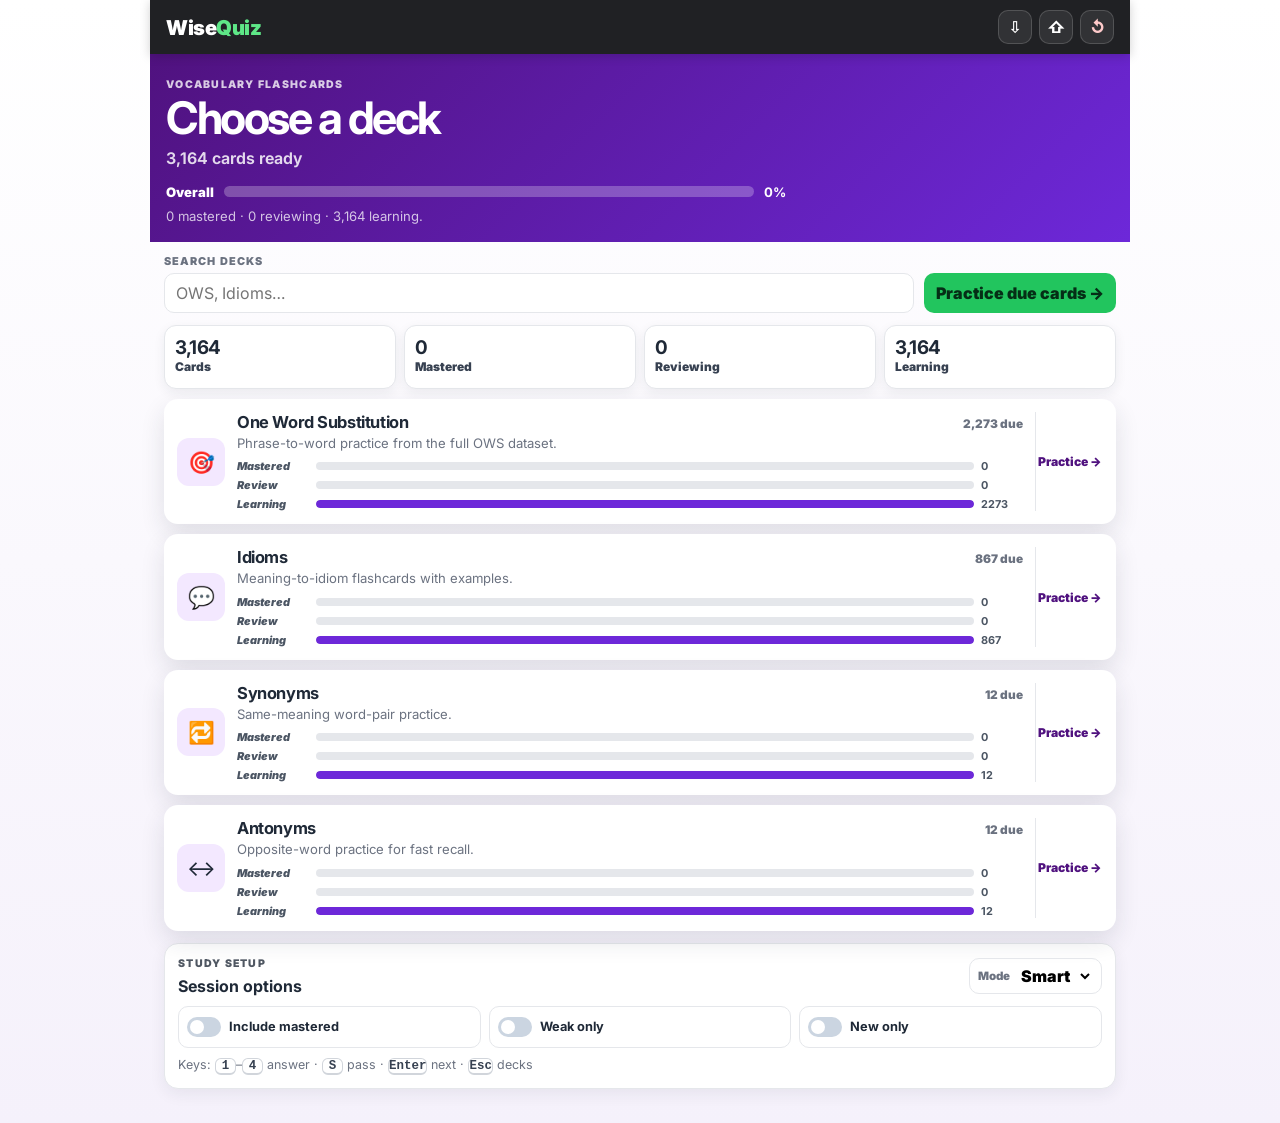
==== commit 30a75f72: "Add flashcard session controls" ====
--- a/index.html
+++ b/index.html
@@ -82,7 +82,7 @@
               <b>New only</b>
             </label>
           </div>
-          <p class="shortcut-note">Keys: <kbd>1</kbd>–<kbd>4</kbd> answer · <kbd>Enter</kbd> next · <kbd>Esc</kbd> decks</p>
+          <p class="shortcut-note">Keys: <kbd>1</kbd>–<kbd>4</kbd> answer · <kbd>S</kbd> pass · <kbd>Enter</kbd> next · <kbd>Esc</kbd> decks</p>
         </section>
       </section>
 
@@ -104,7 +104,11 @@
           <h2 id="questionText">Loading…</h2>
           <div id="optionGrid" class="option-list"></div>
           <div id="feedbackBox" class="feedback-box hidden"></div>
-          <button id="nextBtn" class="next-action hidden" type="button">Continue →</button>
+          <div class="session-controls">
+            <button id="passBtn" class="secondary-action" type="button">Pass</button>
+            <button id="finishBtn" class="secondary-action" type="button">Finish</button>
+            <button id="nextBtn" class="next-action hidden" type="button">Continue →</button>
+          </div>
         </article>
       </section>
     </main>
--- a/styles.css
+++ b/styles.css
@@ -1,19 +1,22 @@
 :root {
-  --bg: #f6f8fb;
-  --surface: #ffffff;
-  --ink: #111827;
-  --muted: #64748b;
-  --line: #e2e8f0;
-  --soft: #f1f5f9;
-  --blue: #2563eb;
-  --blue-soft: #eff6ff;
-  --green: #15803d;
-  --green-soft: #ecfdf5;
-  --red: #b91c1c;
-  --red-soft: #fef2f2;
-  --radius: 16px;
-  --shadow: 0 10px 28px rgba(15, 23, 42, .08);
-  --font: Inter, system-ui, -apple-system, BlinkMacSystemFont, "Segoe UI", sans-serif;
+  --purple: #50127f;
+  --purple-2: #6d28d9;
+  --purple-soft: #f3e8ff;
+  --green: #22c55e;
+  --green-dark: #15803d;
+  --green-soft: #dcfce7;
+  --orange: #f59e0b;
+  --orange-soft: #fef3c7;
+  --red: #dc2626;
+  --red-soft: #fee2e2;
+  --ink: #1f2937;
+  --muted: #6b7280;
+  --line: #e5e7eb;
+  --bg: #f5f1fb;
+  --card: #ffffff;
+  --shadow: 0 10px 24px rgba(31, 41, 55, .12);
+  --radius: 14px;
+  font-family: Inter, system-ui, -apple-system, BlinkMacSystemFont, "Segoe UI", sans-serif;
 }
 
 * { box-sizing: border-box; }
@@ -21,11 +24,8 @@
 body {
   margin: 0;
   min-height: 100vh;
-  font-family: var(--font);
   color: var(--ink);
-  background:
-    radial-gradient(circle at top left, rgba(37, 99, 235, .10), transparent 28rem),
-    linear-gradient(180deg, #ffffff 0, var(--bg) 42%);
+  background: linear-gradient(180deg, #ffffff 0, var(--bg) 100%);
 }
 button, input, select { font: inherit; }
 button { -webkit-tap-highlight-color: transparent; }
@@ -33,475 +33,436 @@
 .skip-link {
   position: fixed;
   top: -80px;
-  left: 16px;
+  left: 14px;
   z-index: 50;
-  padding: 10px 14px;
+  padding: 9px 12px;
   border-radius: 999px;
-  background: var(--blue);
+  background: var(--purple);
   color: #fff;
   text-decoration: none;
   font-weight: 800;
 }
-.skip-link:focus { top: 16px; }
-
-.app-shell {
-  width: min(1120px, calc(100% - 28px));
+.skip-link:focus { top: 12px; }
+
+.phone-shell {
+  width: min(100%, 980px);
   margin: 0 auto;
-  padding: 14px 0 40px;
-}
-
-.topbar {
+  padding: 0 14px 34px;
+}
+
+.app-topbar {
+  position: sticky;
+  top: 0;
+  z-index: 10;
   display: flex;
   align-items: center;
   justify-content: space-between;
-  gap: 12px;
-  padding: 10px 12px;
-  border: 1px solid var(--line);
-  border-radius: 18px;
-  background: rgba(255, 255, 255, .88);
-  box-shadow: 0 6px 20px rgba(15, 23, 42, .05);
+  min-height: 54px;
+  margin: 0 -14px;
+  padding: 8px 16px;
+  background: #202124;
+  color: #fff;
+  box-shadow: 0 2px 10px rgba(0,0,0,.18);
 }
 .brand {
-  display: inline-flex;
-  align-items: center;
-  gap: 10px;
-  color: var(--ink);
+  color: #fff;
   text-decoration: none;
-}
-.brand-mark {
+  font-weight: 900;
+  letter-spacing: -.03em;
+}
+.brand-word { font-size: 1.28rem; }
+.brand-word span { color: #5ee787; }
+.top-actions {
+  display: flex;
+  gap: 7px;
+  align-items: center;
+}
+.icon-btn {
   display: grid;
   place-items: center;
-  width: 38px;
-  height: 38px;
-  border-radius: 12px;
+  width: 34px;
+  height: 34px;
+  border: 1px solid rgba(255,255,255,.16);
+  border-radius: 10px;
+  background: rgba(255,255,255,.08);
   color: #fff;
-  background: var(--blue);
-  font-weight: 900;
-  font-size: .82rem;
-}
-.brand b { display: block; font-size: 1rem; }
-.brand small { display: block; color: var(--muted); font-size: .74rem; margin-top: 1px; }
-.top-actions, .hero-actions {
-  display: flex;
-  align-items: center;
-  gap: 8px;
-  flex-wrap: wrap;
-}
-
-.btn {
-  display: inline-flex;
-  align-items: center;
-  justify-content: center;
-  min-height: 36px;
-  border: 0;
-  border-radius: 12px;
-  padding: 8px 12px;
-  font-size: .88rem;
-  font-weight: 800;
   cursor: pointer;
-  text-decoration: none;
-  transition: background .16s, border-color .16s, transform .16s;
-}
-.btn:hover:not(:disabled) { transform: translateY(-1px); }
-.btn:disabled { opacity: .55; cursor: not-allowed; }
-.btn:focus-visible,
-a:focus-visible,
-input:focus-visible,
-select:focus-visible {
-  outline: 3px solid rgba(37, 99, 235, .24);
-  outline-offset: 2px;
-}
-.btn-primary { background: var(--blue); color: #fff; }
-.btn-soft { border: 1px solid var(--line); background: var(--surface); color: var(--ink); }
-.btn-soft.dark { background: var(--surface); }
-.btn-plain { background: var(--soft); color: #334155; }
-.btn-danger { border: 1px solid #fecaca; background: var(--red-soft); color: var(--red); }
-
-.hero-panel {
-  display: grid;
-  grid-template-columns: minmax(0, 1fr) minmax(220px, 300px);
-  gap: 12px;
-  align-items: stretch;
-  margin: 14px 0;
-}
-.hero-copy, .hero-card, .stat, .category-card, .settings-card, .insight-card, .quiz-card {
-  border: 1px solid var(--line);
-  border-radius: var(--radius);
-  background: rgba(255, 255, 255, .9);
-  box-shadow: var(--shadow);
-}
-.hero-copy {
-  padding: 18px;
-  display: grid;
-  align-content: center;
-  min-height: 160px;
-}
-.eyebrow {
-  margin: 0 0 6px;
-  color: var(--blue);
-  text-transform: uppercase;
-  letter-spacing: .12em;
-  font-size: .68rem;
-  font-weight: 900;
-}
-.hero-copy h1 {
-  margin: 0;
-  font-size: clamp(1.65rem, 4vw, 2.8rem);
-  line-height: 1.02;
-  letter-spacing: -.05em;
-}
-.lead {
-  max-width: 760px;
-  margin: 8px 0 0;
-  color: var(--muted);
-  font-size: .96rem;
-  line-height: 1.55;
-}
-.hero-actions { margin-top: 14px; }
-.hero-card {
-  min-height: 160px;
-  padding: 16px;
-  display: grid;
-  grid-template-columns: auto minmax(0, 1fr);
-  align-items: center;
-  gap: 14px;
-}
-.status-orb {
-  display: grid;
-  place-items: center;
-  width: 74px;
-  height: 74px;
-  border-radius: 50%;
-  color: var(--blue);
-  background: radial-gradient(circle at 50% 50%, #fff 0 54%, transparent 55%), conic-gradient(var(--blue) var(--orb, 0%), #e2e8f0 0);
-  font-weight: 900;
-}
-.status-orb span { font-size: 1rem; }
-.hero-card h2 {
-  margin: 0;
-  font-size: 1.05rem;
-  line-height: 1.2;
-}
-.hero-card p:last-child {
-  margin: 4px 0 0;
-  color: var(--muted);
-  font-size: .85rem;
-  line-height: 1.4;
-}
+  font-weight: 900;
+}
+.icon-btn:hover { background: rgba(255,255,255,.16); }
+.icon-btn.danger { color: #fecaca; }
 
 .screen { display: none; }
 .screen.active { display: block; }
 .hidden { display: none !important; }
 
-.section-head, .quiz-top, .inline-heading {
-  display: flex;
-  align-items: center;
-  justify-content: space-between;
-  gap: 12px;
-}
-.compact-head { margin: 8px 0 12px; }
-.section-head h2, .card-heading h2 {
+.study-hero {
+  margin: 0 -14px 12px;
+  padding: 24px 16px 18px;
+  color: #fff;
+  background: linear-gradient(135deg, var(--purple) 0%, var(--purple-2) 100%);
+}
+.eyebrow {
+  margin: 0 0 6px;
+  color: inherit;
+  opacity: .78;
+  text-transform: uppercase;
+  letter-spacing: .12em;
+  font-size: .66rem;
+  font-weight: 900;
+}
+.study-hero h1 {
   margin: 0;
-  font-size: 1.25rem;
-  letter-spacing: -.03em;
+  font-size: clamp(1.9rem, 4vw, 2.8rem);
+  line-height: .98;
+  letter-spacing: -.055em;
+}
+.study-hero p:not(.eyebrow):not(.sub-status) {
+  margin: 7px 0 0;
+  color: rgba(255,255,255,.84);
+  font-weight: 650;
+}
+.master-row {
+  display: grid;
+  grid-template-columns: auto minmax(120px, 1fr) auto;
+  align-items: center;
+  gap: 10px;
+  margin-top: 16px;
+  max-width: 620px;
+  font-size: .82rem;
+  font-weight: 900;
+}
+.master-track {
+  height: 11px;
+  border-radius: 999px;
+  background: rgba(255,255,255,.25);
+  overflow: hidden;
+}
+.master-track i {
+  display: block;
+  width: 0;
+  height: 100%;
+  border-radius: inherit;
+  background: var(--green);
+  transition: width .25s ease;
+}
+.sub-status {
+  margin: 8px 0 0;
+  color: rgba(255,255,255,.75);
+  font-size: .82rem;
+}
+
+.quick-panel {
+  display: grid;
+  grid-template-columns: minmax(0, 1fr) auto;
+  gap: 10px;
+  align-items: end;
+  margin: 12px 0;
 }
 .search-wrap {
   display: grid;
   gap: 5px;
-  width: min(280px, 100%);
 }
 .search-wrap label {
   color: var(--muted);
   font-size: .68rem;
   font-weight: 900;
   text-transform: uppercase;
-  letter-spacing: .12em;
+  letter-spacing: .1em;
 }
 .search-wrap input {
   width: 100%;
-  min-height: 38px;
-  border: 1px solid var(--line);
+  min-height: 40px;
+  border: 1px solid var(--line);
+  border-radius: 10px;
+  background: #fff;
+  padding: 9px 11px;
+  outline: none;
+}
+.search-wrap input:focus { border-color: var(--purple-2); box-shadow: 0 0 0 3px rgba(109,40,217,.14); }
+.primary-action, .next-action, .back-link {
+  border: 0;
+  border-radius: 10px;
+  min-height: 40px;
+  padding: 9px 12px;
+  cursor: pointer;
+  font-weight: 900;
+}
+.primary-action, .next-action { background: var(--green); color: #052e16; }
+.back-link { background: #ede9fe; color: var(--purple); }
+
+.stats-strip {
+  display: grid;
+  grid-template-columns: repeat(4, minmax(0, 1fr));
+  gap: 8px;
+  margin-bottom: 10px;
+}
+.stat {
+  min-height: 64px;
+  padding: 10px;
   border-radius: 12px;
-  padding: 8px 11px;
-  background: #fff;
-}
-
-.stats-grid {
-  display: grid;
-  grid-template-columns: repeat(4, minmax(0, 1fr));
-  gap: 10px;
-  margin-bottom: 12px;
-}
-.stat {
-  min-height: 82px;
-  padding: 13px;
+  background: var(--card);
+  box-shadow: 0 4px 12px rgba(31,41,55,.07);
+  border: 1px solid var(--line);
 }
 .stat strong {
   display: block;
-  font-size: clamp(1.25rem, 2vw, 1.75rem);
+  font-size: 1.18rem;
   letter-spacing: -.04em;
 }
 .stat span {
   display: block;
-  margin-top: 2px;
-  color: #334155;
-  font-size: .84rem;
-  font-weight: 800;
-}
-.stat small {
-  display: block;
-  margin-top: 6px;
-  color: var(--muted);
-  font-size: .74rem;
-  line-height: 1.25;
-}
-
-.category-grid {
-  display: grid;
-  grid-template-columns: repeat(auto-fit, minmax(190px, 1fr));
+  color: #374151;
+  font-size: .75rem;
+  font-weight: 900;
+}
+.stat small { display: none; }
+
+.deck-list {
+  display: grid;
   gap: 10px;
 }
 .category-card {
-  min-height: 154px;
-  padding: 14px;
+  display: grid;
+  grid-template-columns: auto minmax(0, 1fr) auto;
+  align-items: center;
+  gap: 12px;
+  width: 100%;
+  min-height: 108px;
+  border: 0;
+  border-radius: var(--radius);
+  background: var(--card);
+  box-shadow: var(--shadow);
+  padding: 13px;
   text-align: left;
   color: var(--ink);
   cursor: pointer;
 }
-.category-card:hover:not(:disabled) {
-  border-color: #bfdbfe;
-  background: #fbfdff;
-  transform: translateY(-2px);
-}
-.category-card:disabled { cursor: not-allowed; opacity: .6; }
-.card-topline {
-  display: flex;
-  align-items: center;
+.category-card:hover:not(:disabled) { transform: translateY(-1px); }
+.category-card:disabled { opacity: .55; cursor: not-allowed; }
+.deck-icon {
+  display: grid;
+  place-items: center;
+  width: 48px;
+  height: 48px;
+  border-radius: 12px;
+  background: var(--purple-soft);
+  font-size: 1.35rem;
+}
+.deck-body { min-width: 0; }
+.deck-title-row {
+  display: flex;
+  align-items: baseline;
   justify-content: space-between;
   gap: 8px;
-}
-.cat-icon {
-  display: grid;
-  place-items: center;
-  width: 38px;
-  height: 38px;
-  border-radius: 12px;
-  background: var(--blue-soft);
-  font-size: 1.25rem;
-}
-.cat-state {
+  margin-bottom: 3px;
+}
+.deck-title-row h3 {
+  margin: 0;
+  font-size: 1.03rem;
+  letter-spacing: -.025em;
+}
+.deck-title-row span {
+  color: var(--muted);
+  font-size: .74rem;
+  font-weight: 900;
+  white-space: nowrap;
+}
+.category-card p {
+  margin: 0 0 8px;
+  color: var(--muted);
+  font-size: .82rem;
+  line-height: 1.25;
+}
+.deck-bars {
+  display: grid;
+  gap: 5px;
+}
+.deck-bar {
+  display: grid;
+  grid-template-columns: 72px minmax(0, 1fr) 42px;
+  align-items: center;
+  gap: 7px;
+  color: #4b5563;
+  font-size: .68rem;
+  font-weight: 900;
+}
+.track {
+  height: 8px;
   border-radius: 999px;
-  padding: 5px 8px;
-  color: #1d4ed8;
-  background: var(--blue-soft);
-  font-size: .68rem;
-  font-weight: 900;
-  white-space: nowrap;
-}
-.category-card h3 {
-  margin: 10px 0 5px;
-  font-size: 1.05rem;
-  letter-spacing: -.025em;
-}
-.category-card p {
-  margin: 0;
-  color: var(--muted);
-  font-size: .84rem;
-  line-height: 1.35;
-}
-.mini-stats {
-  display: flex;
-  gap: 5px;
-  flex-wrap: wrap;
-  margin: 10px 0;
-}
-.pill {
-  border-radius: 999px;
-  background: var(--soft);
-  color: #334155;
-  padding: 5px 7px;
-  font-size: .68rem;
-  font-weight: 800;
-}
-.card-progress {
-  height: 5px;
-  border-radius: 999px;
-  background: #e2e8f0;
+  background: #e5e7eb;
   overflow: hidden;
 }
-.card-progress span {
+.track i {
   display: block;
   width: 0;
   height: 100%;
-  background: var(--blue);
-}
-.card-cta {
+  border-radius: inherit;
+}
+.track.mastered i { background: var(--green); }
+.track.review i { background: var(--orange); }
+.track.learning i { background: var(--purple-2); }
+.deck-cta {
+  display: grid;
+  place-items: center;
+  min-width: 68px;
+  align-self: stretch;
+  border-left: 1px solid var(--line);
+  color: var(--purple);
+  font-size: .76rem;
+  font-weight: 900;
+}
+
+.settings-panel {
+  margin: 12px 0 0;
+  padding: 13px;
+  border-radius: var(--radius);
+  background: var(--card);
+  border: 1px solid var(--line);
+  box-shadow: 0 5px 16px rgba(31,41,55,.07);
+}
+.settings-title-row {
+  display: flex;
+  justify-content: space-between;
+  align-items: center;
+  gap: 12px;
+}
+.settings-title-row h2 { margin: 0; font-size: 1rem; }
+.select-pill {
   display: inline-flex;
-  margin-top: 8px;
-  color: var(--blue);
-  font-size: .8rem;
-  font-weight: 900;
-}
-
-.control-deck {
-  display: grid;
-  grid-template-columns: minmax(0, 1fr) minmax(220px, 300px);
-  gap: 10px;
-  margin-top: 12px;
-}
-.settings-card, .insight-card { padding: 14px; }
+  align-items: center;
+  gap: 7px;
+  padding: 6px 8px;
+  border: 1px solid var(--line);
+  border-radius: 10px;
+}
+.select-pill span { color: var(--muted); font-size: .72rem; font-weight: 900; }
+.select-pill select { border: 0; outline: 0; font-weight: 900; background: #fff; }
 .settings-grid {
   display: grid;
   grid-template-columns: repeat(3, minmax(0, 1fr));
   gap: 8px;
-  margin-top: 12px;
-}
-.toggle-card, .mode-card {
-  display: flex;
-  align-items: center;
-  gap: 9px;
-  min-height: 64px;
-  padding: 10px;
-  border: 1px solid var(--line);
-  border-radius: 13px;
-  background: #fff;
-}
-.toggle-card input {
-  position: absolute;
-  opacity: 0;
-  pointer-events: none;
-}
+  margin-top: 10px;
+}
+.toggle-line {
+  display: flex;
+  align-items: center;
+  gap: 8px;
+  min-height: 42px;
+  border: 1px solid var(--line);
+  border-radius: 10px;
+  padding: 8px;
+}
+.toggle-line input { position: absolute; opacity: 0; }
 .toggle-ui {
   position: relative;
-  flex: 0 0 auto;
-  width: 38px;
-  height: 22px;
+  width: 34px;
+  height: 20px;
   border-radius: 999px;
   background: #cbd5e1;
-  transition: .18s;
+  flex: 0 0 auto;
 }
 .toggle-ui:after {
   content: "";
   position: absolute;
   top: 3px;
   left: 3px;
-  width: 16px;
-  height: 16px;
+  width: 14px;
+  height: 14px;
   border-radius: 50%;
   background: #fff;
-  transition: .18s;
-}
-.toggle-card input:checked + .toggle-ui { background: var(--blue); }
-.toggle-card input:checked + .toggle-ui:after { transform: translateX(16px); }
-.toggle-card b { display: block; font-size: .86rem; }
-.toggle-card small {
-  display: block;
-  margin-top: 2px;
-  color: var(--muted);
-  font-size: .73rem;
-  line-height: 1.25;
-}
-.compact-mode {
-  min-height: 38px;
-  padding: 6px 8px;
-}
-.compact-mode span {
-  color: var(--muted);
-  font-size: .78rem;
-  font-weight: 900;
-}
-.mode-card select {
-  min-height: 32px;
-  border: 1px solid var(--line);
-  border-radius: 10px;
-  background: #fff;
-  padding: 5px 8px;
-  font-weight: 800;
-}
-.insight-card p:not(.eyebrow) {
-  margin: 0;
-  color: var(--muted);
-  font-size: .86rem;
-  line-height: 1.55;
-}
+  transition: .16s ease;
+}
+.toggle-line input:checked + .toggle-ui { background: var(--green); }
+.toggle-line input:checked + .toggle-ui:after { transform: translateX(14px); }
+.toggle-line b { font-size: .8rem; }
+.shortcut-note { margin: 9px 0 0; color: var(--muted); font-size: .78rem; }
 kbd {
   display: inline-grid;
   place-items: center;
-  min-width: 23px;
-  padding: 1px 6px;
-  border: 1px solid #cbd5e1;
+  min-width: 21px;
+  border: 1px solid #d1d5db;
   border-bottom-width: 2px;
-  border-radius: 7px;
+  border-radius: 6px;
   background: #fff;
-  color: #334155;
+  color: #374151;
   font-weight: 900;
 }
 
 #quizScreen {
-  max-width: 820px;
-  margin: 12px auto 50px;
-}
-.quiz-top {
+  max-width: 720px;
+  margin: 12px auto 40px;
+}
+.quiz-header {
+  display: flex;
+  align-items: center;
+  justify-content: space-between;
+  gap: 10px;
   margin-bottom: 10px;
-}
-.quiz-meter {
-  display: flex;
-  align-items: center;
-  gap: 9px;
-  min-height: 38px;
-  padding: 7px 10px;
-  border: 1px solid var(--line);
-  border-radius: 12px;
-  background: var(--surface);
+  padding: 10px 0;
+}
+.quiz-header div {
+  text-align: right;
   color: var(--muted);
-  font-size: .84rem;
-  font-weight: 800;
-}
-.quiz-meter span { color: var(--blue); }
-.quiz-card {
+  font-size: .78rem;
+}
+.quiz-header span { display: block; color: var(--purple); font-weight: 900; }
+.quiz-header b { font-weight: 800; }
+.flashcard {
   position: relative;
   overflow: hidden;
+  min-height: 420px;
+  border-radius: 18px;
+  background: var(--card);
+  box-shadow: var(--shadow);
+  border: 1px solid var(--line);
   padding: 20px;
 }
 .progress-line {
   position: absolute;
-  top: 0;
-  left: 0;
-  right: 0;
-  height: 5px;
-  background: #e2e8f0;
+  inset: 0 0 auto;
+  height: 7px;
+  background: #e5e7eb;
 }
 .progress-line span {
   display: block;
+  width: 0;
   height: 100%;
-  width: 0;
-  background: var(--blue);
-  transition: width .28s;
-}
-.quiz-meta-row {
+  background: var(--green);
+  transition: width .25s ease;
+}
+.flash-meta {
   display: flex;
   align-items: center;
   justify-content: space-between;
   gap: 10px;
 }
+.flash-meta .eyebrow { color: var(--purple); opacity: 1; }
 .score-chip {
-  flex: 0 0 auto;
   border-radius: 999px;
-  padding: 5px 8px;
-  color: #334155;
-  background: var(--soft);
-  font-size: .75rem;
+  background: var(--purple-soft);
+  color: var(--purple);
+  padding: 6px 9px;
+  font-size: .72rem;
   font-weight: 900;
 }
 #questionText {
-  margin: 6px 0 18px;
-  font-size: clamp(1.45rem, 3vw, 2.25rem);
-  line-height: 1.18;
-  letter-spacing: -.035em;
-}
-.option-grid {
-  display: grid;
-  gap: 8px;
+  display: grid;
+  place-items: center;
+  min-height: 132px;
+  margin: 10px 0 18px;
+  padding: 18px;
+  border-radius: 15px;
+  background: #fafafa;
+  border: 1px solid var(--line);
+  font-size: clamp(1.65rem, 4.5vw, 2.7rem);
+  line-height: 1.12;
+  text-align: center;
+  letter-spacing: -.045em;
+}
+.option-list {
+  display: grid;
+  gap: 9px;
 }
 .option-btn {
   display: grid;
@@ -509,93 +470,76 @@
   align-items: center;
   gap: 10px;
   width: 100%;
-  text-align: left;
-  border: 1px solid var(--line);
-  border-radius: 14px;
+  min-height: 50px;
+  border: 1px solid var(--line);
+  border-radius: 12px;
   background: #fff;
   color: var(--ink);
-  padding: 10px;
+  padding: 8px 10px;
+  text-align: left;
   cursor: pointer;
-  transition: background .16s, border-color .16s, transform .16s;
-}
-.option-btn:hover:not(:disabled) {
-  border-color: #bfdbfe;
-  background: var(--blue-soft);
-  transform: translateX(2px);
-}
+}
+.option-btn:hover:not(:disabled) { border-color: #c4b5fd; background: #faf5ff; }
 .option-btn:disabled { cursor: default; }
 .option-key {
   display: grid;
   place-items: center;
   width: 34px;
   height: 34px;
-  border-radius: 10px;
-  background: #e0e7ff;
-  color: #3730a3;
-  font-weight: 900;
-}
-.option-label {
-  min-width: 0;
-  line-height: 1.35;
-  font-weight: 700;
-}
+  border-radius: 9px;
+  background: var(--purple-soft);
+  color: var(--purple);
+  font-weight: 900;
+}
+.option-label { min-width: 0; line-height: 1.32; font-weight: 750; }
 .option-btn.correct { border-color: #86efac; background: var(--green-soft); color: #166534; }
 .option-btn.correct .option-key { background: #bbf7d0; color: #166534; }
 .option-btn.wrong { border-color: #fecaca; background: var(--red-soft); color: #991b1b; }
 .option-btn.wrong .option-key { background: #fecaca; color: #991b1b; }
 .option-btn.reveal { border-color: #86efac; background: var(--green-soft); color: #166534; }
 .feedback-box {
-  margin: 12px 0 0;
+  margin-top: 12px;
   padding: 12px;
-  border: 1px solid var(--line);
-  border-left: 4px solid var(--blue);
   border-radius: 12px;
-  background: #fff;
-  color: #334155;
-  font-size: .92rem;
-  line-height: 1.55;
-}
-.feedback-box.good { border-left-color: var(--green); background: var(--green-soft); }
+  border-left: 5px solid var(--purple);
+  background: #fafafa;
+  color: #374151;
+  font-size: .9rem;
+  line-height: 1.5;
+}
+.feedback-box.good { border-left-color: var(--green-dark); background: var(--green-soft); }
 .feedback-box.bad { border-left-color: var(--red); background: var(--red-soft); }
-.feedback-box strong { display: block; color: var(--ink); margin-bottom: 4px; }
+.feedback-box strong { display: block; margin-bottom: 4px; color: var(--ink); }
 .feedback-box p { margin: 6px 0 0; }
-.quiz-actions {
-  display: flex;
-  justify-content: flex-end;
+.next-action {
+  display: flex;
+  justify-content: center;
+  width: 100%;
   margin-top: 12px;
 }
 
-@media (max-width: 900px) {
-  .hero-panel, .control-deck { grid-template-columns: 1fr; }
-  .hero-copy { min-height: auto; }
-  .hero-card { min-height: auto; }
-  .stats-grid { grid-template-columns: repeat(2, minmax(0, 1fr)); }
+@media (max-width: 760px) {
+  .phone-shell { padding-inline: 10px; }
+  .app-topbar, .study-hero { margin-inline: -10px; }
+  .quick-panel { grid-template-columns: 1fr; }
+  .primary-action { width: 100%; }
+  .stats-strip { grid-template-columns: repeat(2, minmax(0, 1fr)); }
+  .category-card { grid-template-columns: auto minmax(0, 1fr); min-height: 104px; }
+  .deck-cta { grid-column: 1 / -1; min-height: 34px; border-left: 0; border-top: 1px solid var(--line); }
+  .settings-title-row { align-items: flex-start; flex-direction: column; }
   .settings-grid { grid-template-columns: 1fr; }
-}
-
-@media (max-width: 640px) {
-  .app-shell { width: min(100% - 20px, 1120px); padding-top: 10px; }
-  .topbar, .section-head, .quiz-top, .inline-heading {
-    align-items: stretch;
-    flex-direction: column;
-  }
-  .top-actions { width: 100%; display: grid; grid-template-columns: repeat(3, 1fr); }
-  .top-actions .btn { width: 100%; padding-inline: 8px; }
-  .hero-panel { margin: 10px 0; }
-  .hero-copy, .hero-card, .settings-card, .insight-card, .quiz-card { border-radius: 14px; }
-  .hero-copy { padding: 14px; }
-  .hero-copy h1 { font-size: 1.75rem; }
-  .hero-actions { display: grid; grid-template-columns: 1fr 1fr; }
-  .search-wrap { width: 100%; }
-  .stats-grid { grid-template-columns: repeat(2, minmax(0, 1fr)); gap: 8px; }
-  .stat { min-height: 72px; padding: 10px; }
-  .stat small { display: none; }
-  .category-grid { grid-template-columns: repeat(2, minmax(0, 1fr)); gap: 8px; }
-  .category-card { min-height: 142px; padding: 11px; }
+  .quiz-header { align-items: flex-start; }
+  .flashcard { min-height: 0; padding: 16px; }
+}
+
+@media (max-width: 430px) {
+  .brand-word { font-size: 1.1rem; }
+  .icon-btn { width: 31px; height: 31px; }
+  .study-hero { padding-top: 20px; }
+  .study-hero h1 { font-size: 1.95rem; }
+  .stat { min-height: 58px; padding: 9px; }
+  .deck-icon { width: 42px; height: 42px; }
   .category-card p { display: none; }
-  .cat-icon { width: 34px; height: 34px; }
-  .cat-state { font-size: .62rem; padding: 4px 6px; }
-  .mini-stats .pill:nth-child(3) { display: none; }
-  .quiz-meter { align-items: flex-start; flex-direction: column; gap: 2px; }
-  .quiz-card { padding: 16px; }
-}
+  .deck-bar { grid-template-columns: 62px minmax(0, 1fr) 32px; }
+  #questionText { min-height: 110px; font-size: 1.45rem; }
+}
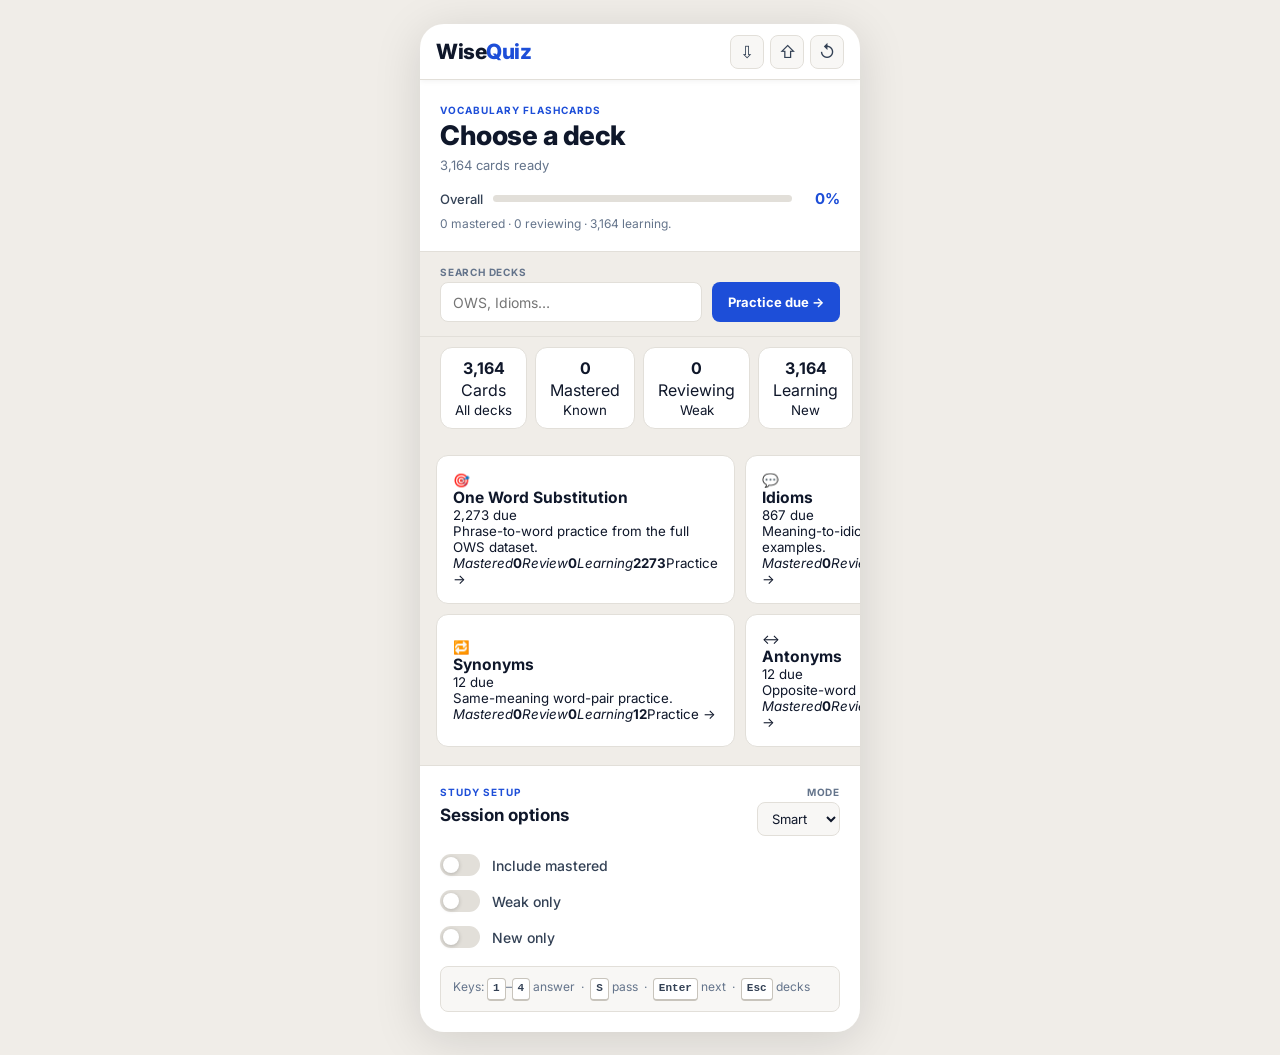
==== commit 3a5cb538: "Add files via upload" ====
--- a/index.html
+++ b/index.html
@@ -11,109 +11,154 @@
   <link rel="stylesheet" href="styles.css">
 </head>
 <body>
-  <a class="skip-link" href="#mainContent">Skip to content</a>
 
-  <div class="phone-shell">
-    <header class="app-topbar">
-      <a class="brand" href="#" data-action="home" aria-label="WiseQuiz home">
-        <span class="brand-word">Wise<span>Quiz</span></span>
-      </a>
-      <div class="top-actions" aria-label="Progress controls">
-        <button class="icon-btn" id="exportBtn" type="button" title="Export progress">⇩</button>
-        <label class="icon-btn file-btn" for="importInput" title="Import progress">⇧</label>
-        <input id="importInput" type="file" accept="application/json,.json" hidden>
-        <button class="icon-btn danger" id="resetBtn" type="button" title="Reset progress">↺</button>
-      </div>
-    </header>
+<a class="skip-link" href="#mainContent">Skip to content</a>
 
-    <main id="mainContent">
-      <section id="homeScreen" class="screen active" aria-labelledby="dashboardTitle">
-        <section class="study-hero">
-          <p class="eyebrow">Vocabulary flashcards</p>
-          <h1 id="dashboardTitle">Choose a deck</h1>
-          <p id="statusBox">Loading data…</p>
-          <div class="master-row" aria-label="Overall mastery">
-            <span>Overall</span>
-            <div class="master-track"><i id="overallMasterBar"></i></div>
-            <b id="heroMastery">0%</b>
-          </div>
-          <p class="sub-status" id="heroSubStatus">Preparing your quiz boxes.</p>
-        </section>
+<div class="phone-shell">
 
-        <section class="quick-panel" aria-label="Quick controls">
-          <div class="search-wrap">
-            <label for="searchInput">Search decks</label>
-            <input id="searchInput" type="search" placeholder="OWS, Idioms…" autocomplete="off">
-          </div>
-          <button class="primary-action" type="button" data-action="first-ready">Practice due cards →</button>
-        </section>
+  <!-- ── Top bar ──────────────────────────────── -->
+  <header class="app-topbar">
+    <a class="brand" href="#" data-action="home" aria-label="WiseQuiz home">
+      <span class="brand-word">Wise<span>Quiz</span></span>
+    </a>
+    <div class="top-actions" aria-label="Progress controls">
+      <button class="icon-btn" id="exportBtn" type="button" title="Export progress">⇩</button>
+      <label  class="icon-btn file-btn" for="importInput" title="Import progress">⇧</label>
+      <input  id="importInput" type="file" accept="application/json,.json" hidden>
+      <button class="icon-btn danger" id="resetBtn" type="button" title="Reset progress">↺</button>
+    </div>
+  </header>
 
-        <div class="stats-strip" id="overallStats" aria-label="Overall progress"></div>
-        <div class="deck-list" id="categoryGrid" aria-label="Practice decks"></div>
+  <main id="mainContent">
 
-        <section class="settings-panel" id="settingsPanel" aria-labelledby="settingsTitle">
-          <div class="settings-title-row">
-            <div>
-              <p class="eyebrow">Study setup</p>
-              <h2 id="settingsTitle">Session options</h2>
-            </div>
-            <label class="select-pill" for="studyMode">
-              <span>Mode</span>
-              <select id="studyMode">
-                <option value="smart">Smart</option>
-                <option value="instant">Instant</option>
-              </select>
-            </label>
-          </div>
-          <div class="settings-grid">
-            <label class="toggle-line">
-              <input type="checkbox" id="includeMastered">
-              <span class="toggle-ui"></span>
-              <b>Include mastered</b>
-            </label>
-            <label class="toggle-line">
-              <input type="checkbox" id="weakOnly">
-              <span class="toggle-ui"></span>
-              <b>Weak only</b>
-            </label>
-            <label class="toggle-line">
-              <input type="checkbox" id="unlearnedOnly">
-              <span class="toggle-ui"></span>
-              <b>New only</b>
-            </label>
-          </div>
-          <p class="shortcut-note">Keys: <kbd>1</kbd>–<kbd>4</kbd> answer · <kbd>S</kbd> pass · <kbd>Enter</kbd> next · <kbd>Esc</kbd> decks</p>
-        </section>
+    <!-- ══════════════════════════════════════════
+         HOME SCREEN
+         ══════════════════════════════════════════ -->
+    <section id="homeScreen" class="screen active" aria-labelledby="dashboardTitle">
+
+      <!-- Hero -->
+      <section class="study-hero">
+        <p class="eyebrow">Vocabulary flashcards</p>
+        <h1 id="dashboardTitle">Choose a deck</h1>
+        <p id="statusBox">Loading data…</p>
+        <div class="master-row" aria-label="Overall mastery">
+          <span>Overall</span>
+          <div class="master-track"><i id="overallMasterBar"></i></div>
+          <b id="heroMastery">0%</b>
+        </div>
+        <p class="sub-status" id="heroSubStatus">Preparing your quiz boxes.</p>
       </section>
 
-      <section id="quizScreen" class="screen" aria-live="polite">
-        <div class="quiz-header">
-          <button class="back-link" id="backBtn" type="button">← Decks</button>
+      <!-- Search + CTA -->
+      <section class="quick-panel" aria-label="Quick controls">
+        <div class="search-wrap">
+          <label for="searchInput">Search decks</label>
+          <input id="searchInput" type="search" placeholder="OWS, Idioms…" autocomplete="off">
+        </div>
+        <button class="primary-action" type="button" data-action="first-ready">
+          Practice due →
+        </button>
+      </section>
+
+      <!-- Stats strip -->
+      <div class="stats-strip" id="overallStats" aria-label="Overall progress"></div>
+
+      <!-- Deck grid -->
+      <div class="deck-list" id="categoryGrid" aria-label="Practice decks"></div>
+
+      <!-- Settings -->
+      <section class="settings-panel" id="settingsPanel" aria-labelledby="settingsTitle">
+        <div class="settings-title-row">
           <div>
-            <span id="quizCategory">Quiz</span>
-            <b id="quizCount">0 attempted · 0 correct</b>
+            <p class="eyebrow">Study setup</p>
+            <h2 id="settingsTitle">Session options</h2>
           </div>
+          <label class="select-pill" for="studyMode">
+            <span>Mode</span>
+            <select id="studyMode">
+              <option value="smart">Smart</option>
+              <option value="instant">Instant</option>
+            </select>
+          </label>
         </div>
 
-        <article class="flashcard">
-          <div class="progress-line" aria-hidden="true"><span id="progressLine"></span></div>
-          <div class="flash-meta">
-            <p class="eyebrow" id="promptLabel">Choose the answer</p>
-            <span id="questionScore" class="score-chip">Score 0 / 5</span>
-          </div>
-          <h2 id="questionText">Loading…</h2>
-          <div id="optionGrid" class="option-list"></div>
-          <div id="feedbackBox" class="feedback-box hidden"></div>
-          <div class="session-controls">
-            <button id="passBtn" class="secondary-action" type="button">Pass</button>
-            <button id="finishBtn" class="secondary-action" type="button">Finish</button>
-            <button id="nextBtn" class="next-action hidden" type="button">Continue →</button>
-          </div>
-        </article>
+        <div class="settings-grid">
+          <label class="toggle-line">
+            <input type="checkbox" id="includeMastered">
+            <span class="toggle-ui"></span>
+            <b>Include mastered</b>
+          </label>
+          <label class="toggle-line">
+            <input type="checkbox" id="weakOnly">
+            <span class="toggle-ui"></span>
+            <b>Weak only</b>
+          </label>
+          <label class="toggle-line">
+            <input type="checkbox" id="unlearnedOnly">
+            <span class="toggle-ui"></span>
+            <b>New only</b>
+          </label>
+        </div>
+
+        <p class="shortcut-note">
+          Keys: <kbd>1</kbd>–<kbd>4</kbd> answer &nbsp;·&nbsp;
+          <kbd>S</kbd> pass &nbsp;·&nbsp;
+          <kbd>Enter</kbd> next &nbsp;·&nbsp;
+          <kbd>Esc</kbd> decks
+        </p>
       </section>
-    </main>
-  </div>
 
-  <script src="app.js" defer></script>
+    </section><!-- /homeScreen -->
+
+    <!-- ══════════════════════════════════════════
+         QUIZ SCREEN
+         ══════════════════════════════════════════ -->
+    <section id="quizScreen" class="screen" aria-live="polite">
+
+      <div class="quiz-header">
+        <button class="back-link" id="backBtn" type="button">← Decks</button>
+        <div>
+          <span id="quizCategory">Quiz</span>
+          <b id="quizCount">0 attempted · 0 correct</b>
+        </div>
+      </div>
+
+      <article class="flashcard">
+
+        <!-- progress bar -->
+        <div class="progress-line" aria-hidden="true">
+          <span id="progressLine"></span>
+        </div>
+
+        <!-- label + score -->
+        <div class="flash-meta">
+          <p class="eyebrow" id="promptLabel">Choose the answer</p>
+          <span id="questionScore" class="score-chip">Score 0 / 5</span>
+        </div>
+
+        <!-- question -->
+        <h2 id="questionText">Loading…</h2>
+
+        <!-- options injected by app.js -->
+        <div id="optionGrid" class="option-list" role="group" aria-labelledby="questionText"></div>
+
+        <!-- feedback -->
+        <div id="feedbackBox" class="feedback-box hidden" role="alert"></div>
+
+        <!-- controls -->
+        <div class="session-controls">
+          <button id="passBtn"   class="secondary-action" type="button">Pass</button>
+          <button id="finishBtn" class="secondary-action" type="button">Finish</button>
+          <button id="nextBtn"   class="next-action hidden" type="button">Continue →</button>
+        </div>
+
+      </article>
+
+    </section><!-- /quizScreen -->
+
+  </main>
+</div><!-- /phone-shell -->
+
+<script src="app.js" defer></script>
 </body>
 </html>
--- a/styles.css
+++ b/styles.css
@@ -1,545 +1,772 @@
+/* ════════════════════════════════════════════════
+   WiseQuiz – Improved UI/UX
+   Drop this file in your project to replace styles.css
+   ════════════════════════════════════════════════ */
+
+/* ── Design tokens ──────────────────────────────── */
 :root {
-  --purple: #50127f;
-  --purple-2: #6d28d9;
-  --purple-soft: #f3e8ff;
-  --green: #22c55e;
-  --green-dark: #15803d;
-  --green-soft: #dcfce7;
-  --orange: #f59e0b;
-  --orange-soft: #fef3c7;
-  --red: #dc2626;
-  --red-soft: #fee2e2;
-  --ink: #1f2937;
-  --muted: #6b7280;
-  --line: #e5e7eb;
-  --bg: #f5f1fb;
-  --card: #ffffff;
-  --shadow: 0 10px 24px rgba(31, 41, 55, .12);
-  --radius: 14px;
-  font-family: Inter, system-ui, -apple-system, BlinkMacSystemFont, "Segoe UI", sans-serif;
-}
-
-* { box-sizing: border-box; }
-html { scroll-behavior: smooth; }
+  /* Palette */
+  --bg:             #f0ede8;   /* warm parchment page */
+  --surface:        #ffffff;
+  --surface-alt:    #f8f7f5;
+  --border:         #e2dfd9;
+  --border-strong:  #c8c4bc;
+
+  /* Brand */
+  --primary:        #1d4ed8;
+  --primary-hover:  #1e40af;
+  --primary-light:  #dbeafe;
+
+  /* Answer states */
+  --correct:        #16a34a;
+  --correct-bg:     #f0fdf4;
+  --correct-mid:    #bbf7d0;
+  --wrong:          #dc2626;
+  --wrong-bg:       #fef2f2;
+  --wrong-mid:      #fecaca;
+
+  /* Text */
+  --text:           #0f172a;
+  --text-mid:       #334155;
+  --text-muted:     #64748b;
+
+  /* Geometry */
+  --radius-sm:  8px;
+  --radius:     12px;
+  --radius-lg:  20px;
+  --radius-pill:99px;
+
+  /* Shadows */
+  --shadow:     0 1px 3px rgba(0,0,0,.07), 0 4px 14px rgba(0,0,0,.06);
+  --shadow-lg:  0 4px 32px rgba(0,0,0,.10);
+
+  /* Motion */
+  --ease: cubic-bezier(.4,0,.2,1);
+  --dur:  180ms;
+}
+
+/* ── Reset ──────────────────────────────────────── */
+*, *::before, *::after { box-sizing: border-box; margin: 0; padding: 0; }
+
+html {
+  font-family: 'Inter', system-ui, sans-serif;
+  font-size: 16px;
+  -webkit-font-smoothing: antialiased;
+  color: var(--text);
+}
+
 body {
-  margin: 0;
-  min-height: 100vh;
-  color: var(--ink);
-  background: linear-gradient(180deg, #ffffff 0, var(--bg) 100%);
-}
-button, input, select { font: inherit; }
-button { -webkit-tap-highlight-color: transparent; }
-
+  min-height: 100dvh;
+  background: var(--bg);
+  display: flex;
+  justify-content: center;
+  align-items: flex-start;
+}
+
+button, select, input { font-family: inherit; }
+
+/* ── Accessibility ──────────────────────────────── */
 .skip-link {
-  position: fixed;
-  top: -80px;
-  left: 14px;
-  z-index: 50;
-  padding: 9px 12px;
-  border-radius: 999px;
-  background: var(--purple);
+  position: absolute;
+  left: -999px;
+  top: 8px;
+  z-index: 99;
+  background: var(--primary);
   color: #fff;
+  padding: 8px 16px;
+  border-radius: var(--radius-sm);
+  font-size: 13px;
+  font-weight: 600;
   text-decoration: none;
-  font-weight: 800;
-}
-.skip-link:focus { top: 12px; }
-
+}
+.skip-link:focus { left: 8px; }
+
+:focus-visible {
+  outline: 3px solid var(--primary);
+  outline-offset: 2px;
+  border-radius: 4px;
+}
+
+/* ── Phone shell ────────────────────────────────── */
 .phone-shell {
-  width: min(100%, 980px);
-  margin: 0 auto;
-  padding: 0 14px 34px;
-}
-
+  width: 100%;
+  max-width: 440px;
+  min-height: 100dvh;
+  background: var(--bg);
+  display: flex;
+  flex-direction: column;
+}
+
+/* ── Top bar ────────────────────────────────────── */
 .app-topbar {
   position: sticky;
   top: 0;
-  z-index: 10;
+  z-index: 20;
   display: flex;
   align-items: center;
   justify-content: space-between;
-  min-height: 54px;
-  margin: 0 -14px;
-  padding: 8px 16px;
-  background: #202124;
-  color: #fff;
-  box-shadow: 0 2px 10px rgba(0,0,0,.18);
-}
-.brand {
-  color: #fff;
-  text-decoration: none;
-  font-weight: 900;
-  letter-spacing: -.03em;
-}
-.brand-word { font-size: 1.28rem; }
-.brand-word span { color: #5ee787; }
-.top-actions {
-  display: flex;
-  gap: 7px;
-  align-items: center;
-}
+  padding: 0 16px;
+  height: 56px;
+  background: var(--surface);
+  border-bottom: 1px solid var(--border);
+  box-shadow: 0 1px 6px rgba(0,0,0,.06);
+}
+
+.brand { text-decoration: none; }
+.brand-word {
+  font-size: 21px;
+  font-weight: 800;
+  letter-spacing: -.5px;
+  color: var(--text);
+  line-height: 1;
+}
+.brand-word span { color: var(--primary); }
+
+.top-actions { display: flex; gap: 6px; }
+
 .icon-btn {
-  display: grid;
-  place-items: center;
   width: 34px;
   height: 34px;
-  border: 1px solid rgba(255,255,255,.16);
-  border-radius: 10px;
-  background: rgba(255,255,255,.08);
-  color: #fff;
-  cursor: pointer;
-  font-weight: 900;
-}
-.icon-btn:hover { background: rgba(255,255,255,.16); }
-.icon-btn.danger { color: #fecaca; }
-
+  border: 1.5px solid var(--border);
+  border-radius: var(--radius-sm);
+  background: var(--surface-alt);
+  color: var(--text-mid);
+  font-size: 17px;
+  cursor: pointer;
+  display: flex;
+  align-items: center;
+  justify-content: center;
+  transition: background var(--dur) var(--ease),
+              border-color var(--dur) var(--ease),
+              color var(--dur) var(--ease),
+              transform 120ms ease;
+}
+.icon-btn:hover {
+  background: var(--primary-light);
+  border-color: var(--primary);
+  color: var(--primary);
+}
+.icon-btn:active { transform: scale(.91); }
+.icon-btn.danger:hover {
+  background: var(--wrong-bg);
+  border-color: var(--wrong);
+  color: var(--wrong);
+}
+.file-btn { cursor: pointer; }
+
+/* ── Screens ────────────────────────────────────── */
 .screen { display: none; }
 .screen.active { display: block; }
-.hidden { display: none !important; }
-
+
+main { flex: 1; }
+
+/* ══════════════════════════════════════════════════
+   HOME SCREEN
+   ══════════════════════════════════════════════════ */
+
+/* ── Hero ───────────────────────────────────────── */
 .study-hero {
-  margin: 0 -14px 12px;
-  padding: 24px 16px 18px;
-  color: #fff;
-  background: linear-gradient(135deg, var(--purple) 0%, var(--purple-2) 100%);
-}
+  padding: 24px 20px 20px;
+  background: var(--surface);
+  border-bottom: 1px solid var(--border);
+}
+
 .eyebrow {
-  margin: 0 0 6px;
-  color: inherit;
-  opacity: .78;
+  font-size: 10px;
+  font-weight: 700;
+  letter-spacing: .1em;
   text-transform: uppercase;
-  letter-spacing: .12em;
-  font-size: .66rem;
-  font-weight: 900;
-}
+  color: var(--primary);
+  margin-bottom: 4px;
+}
+
 .study-hero h1 {
-  margin: 0;
-  font-size: clamp(1.9rem, 4vw, 2.8rem);
-  line-height: .98;
-  letter-spacing: -.055em;
-}
-.study-hero p:not(.eyebrow):not(.sub-status) {
-  margin: 7px 0 0;
-  color: rgba(255,255,255,.84);
-  font-weight: 650;
-}
+  font-size: 27px;
+  font-weight: 800;
+  letter-spacing: -.5px;
+  line-height: 1.15;
+  margin-bottom: 6px;
+}
+
+#statusBox {
+  font-size: 13px;
+  color: var(--text-muted);
+  margin-bottom: 14px;
+  min-height: 18px;
+}
+
+/* overall mastery row */
 .master-row {
-  display: grid;
-  grid-template-columns: auto minmax(120px, 1fr) auto;
+  display: flex;
   align-items: center;
   gap: 10px;
-  margin-top: 16px;
-  max-width: 620px;
-  font-size: .82rem;
-  font-weight: 900;
+  font-size: 13px;
+  font-weight: 500;
+  color: var(--text-mid);
 }
 .master-track {
-  height: 11px;
-  border-radius: 999px;
-  background: rgba(255,255,255,.25);
+  flex: 1;
+  height: 7px;
+  border-radius: var(--radius-pill);
+  background: var(--border);
   overflow: hidden;
 }
 .master-track i {
   display: block;
-  width: 0;
   height: 100%;
-  border-radius: inherit;
-  background: var(--green);
-  transition: width .25s ease;
-}
+  border-radius: var(--radius-pill);
+  background: linear-gradient(90deg, var(--primary) 0%, #60a5fa 100%);
+  transition: width .7s var(--ease);
+  font-style: normal;
+}
+.master-row b {
+  font-size: 15px;
+  font-weight: 700;
+  color: var(--primary);
+  min-width: 38px;
+  text-align: right;
+}
+
 .sub-status {
-  margin: 8px 0 0;
-  color: rgba(255,255,255,.75);
-  font-size: .82rem;
-}
-
+  font-size: 12px;
+  color: var(--text-muted);
+  margin-top: 8px;
+}
+
+/* ── Quick panel ────────────────────────────────── */
 .quick-panel {
-  display: grid;
-  grid-template-columns: minmax(0, 1fr) auto;
+  display: flex;
   gap: 10px;
-  align-items: end;
-  margin: 12px 0;
-}
+  align-items: flex-end;
+  padding: 14px 20px;
+  background: var(--bg);
+  border-bottom: 1px solid var(--border);
+}
+
 .search-wrap {
-  display: grid;
-  gap: 5px;
+  flex: 1;
+  display: flex;
+  flex-direction: column;
+  gap: 4px;
 }
 .search-wrap label {
-  color: var(--muted);
-  font-size: .68rem;
-  font-weight: 900;
+  font-size: 10px;
+  font-weight: 700;
   text-transform: uppercase;
-  letter-spacing: .1em;
-}
-.search-wrap input {
-  width: 100%;
-  min-height: 40px;
-  border: 1px solid var(--line);
-  border-radius: 10px;
-  background: #fff;
-  padding: 9px 11px;
+  letter-spacing: .08em;
+  color: var(--text-muted);
+}
+#searchInput {
+  height: 40px;
+  padding: 0 12px;
+  border: 1.5px solid var(--border);
+  border-radius: var(--radius-sm);
+  background: var(--surface);
+  font-size: 14px;
+  color: var(--text);
   outline: none;
-}
-.search-wrap input:focus { border-color: var(--purple-2); box-shadow: 0 0 0 3px rgba(109,40,217,.14); }
-.primary-action, .next-action, .back-link {
-  border: 0;
-  border-radius: 10px;
-  min-height: 40px;
-  padding: 9px 12px;
-  cursor: pointer;
-  font-weight: 900;
-}
-.primary-action, .next-action { background: var(--green); color: #052e16; }
-.back-link { background: #ede9fe; color: var(--purple); }
-
+  transition: border-color var(--dur) var(--ease),
+              box-shadow var(--dur) var(--ease);
+}
+#searchInput:focus {
+  border-color: var(--primary);
+  box-shadow: 0 0 0 3px var(--primary-light);
+}
+
+.primary-action {
+  height: 40px;
+  padding: 0 16px;
+  background: var(--primary);
+  color: #fff;
+  border: none;
+  border-radius: var(--radius-sm);
+  font-size: 13px;
+  font-weight: 700;
+  cursor: pointer;
+  white-space: nowrap;
+  transition: background var(--dur) var(--ease),
+              transform 120ms ease;
+}
+.primary-action:hover { background: var(--primary-hover); }
+.primary-action:active { transform: scale(.97); }
+
+/* ── Stats strip ────────────────────────────────── */
 .stats-strip {
-  display: grid;
-  grid-template-columns: repeat(4, minmax(0, 1fr));
-  gap: 8px;
-  margin-bottom: 10px;
-}
-.stat {
-  min-height: 64px;
-  padding: 10px;
-  border-radius: 12px;
-  background: var(--card);
-  box-shadow: 0 4px 12px rgba(31,41,55,.07);
-  border: 1px solid var(--line);
-}
-.stat strong {
-  display: block;
-  font-size: 1.18rem;
-  letter-spacing: -.04em;
-}
-.stat span {
-  display: block;
-  color: #374151;
-  font-size: .75rem;
-  font-weight: 900;
-}
-.stat small { display: none; }
-
+  display: flex;
+  gap: 0;
+  padding: 10px 20px;
+  overflow-x: auto;
+  scrollbar-width: none;
+}
+.stats-strip::-webkit-scrollbar { display: none; }
+
+/* stat items that app.js might create */
+.stats-strip > * {
+  display: flex;
+  flex-direction: column;
+  align-items: center;
+  gap: 2px;
+  padding: 10px 14px;
+  border-radius: var(--radius);
+  background: var(--surface);
+  border: 1px solid var(--border);
+  margin-right: 8px;
+  flex-shrink: 0;
+  min-width: 72px;
+}
+
+/* ── Deck list ──────────────────────────────────── */
 .deck-list {
   display: grid;
+  grid-template-columns: 1fr 1fr;
   gap: 10px;
-}
-.category-card {
-  display: grid;
-  grid-template-columns: auto minmax(0, 1fr) auto;
-  align-items: center;
+  padding: 16px 16px 8px;
+}
+
+/* deck cards – target whatever elements app.js creates */
+.deck-list > * {
+  background: var(--surface);
+  border: 1.5px solid var(--border);
+  border-radius: var(--radius);
+  padding: 16px;
+  cursor: pointer;
+  text-align: left;
+  transition: border-color var(--dur) var(--ease),
+              transform var(--dur) var(--ease),
+              box-shadow var(--dur) var(--ease);
+  font-family: inherit;
+  color: var(--text);
+}
+.deck-list > *:hover {
+  border-color: var(--primary);
+  transform: translateY(-2px);
+  box-shadow: var(--shadow);
+}
+.deck-list > *:active { transform: translateY(0); }
+
+/* ── Settings panel ─────────────────────────────── */
+.settings-panel {
+  background: var(--surface);
+  border-top: 1px solid var(--border);
+  padding: 20px;
+  margin-top: 10px;
+}
+
+.settings-title-row {
+  display: flex;
+  align-items: flex-start;
+  justify-content: space-between;
   gap: 12px;
-  width: 100%;
-  min-height: 108px;
-  border: 0;
-  border-radius: var(--radius);
-  background: var(--card);
-  box-shadow: var(--shadow);
-  padding: 13px;
-  text-align: left;
-  color: var(--ink);
-  cursor: pointer;
-}
-.category-card:hover:not(:disabled) { transform: translateY(-1px); }
-.category-card:disabled { opacity: .55; cursor: not-allowed; }
-.deck-icon {
-  display: grid;
-  place-items: center;
-  width: 48px;
-  height: 48px;
-  border-radius: 12px;
-  background: var(--purple-soft);
-  font-size: 1.35rem;
-}
-.deck-body { min-width: 0; }
-.deck-title-row {
-  display: flex;
-  align-items: baseline;
-  justify-content: space-between;
-  gap: 8px;
-  margin-bottom: 3px;
-}
-.deck-title-row h3 {
-  margin: 0;
-  font-size: 1.03rem;
-  letter-spacing: -.025em;
-}
-.deck-title-row span {
-  color: var(--muted);
-  font-size: .74rem;
-  font-weight: 900;
-  white-space: nowrap;
-}
-.category-card p {
-  margin: 0 0 8px;
-  color: var(--muted);
-  font-size: .82rem;
-  line-height: 1.25;
-}
-.deck-bars {
-  display: grid;
-  gap: 5px;
-}
-.deck-bar {
-  display: grid;
-  grid-template-columns: 72px minmax(0, 1fr) 42px;
-  align-items: center;
-  gap: 7px;
-  color: #4b5563;
-  font-size: .68rem;
-  font-weight: 900;
-}
-.track {
-  height: 8px;
-  border-radius: 999px;
-  background: #e5e7eb;
-  overflow: hidden;
-}
-.track i {
-  display: block;
-  width: 0;
-  height: 100%;
-  border-radius: inherit;
-}
-.track.mastered i { background: var(--green); }
-.track.review i { background: var(--orange); }
-.track.learning i { background: var(--purple-2); }
-.deck-cta {
-  display: grid;
-  place-items: center;
-  min-width: 68px;
-  align-self: stretch;
-  border-left: 1px solid var(--line);
-  color: var(--purple);
-  font-size: .76rem;
-  font-weight: 900;
-}
-
-.settings-panel {
-  margin: 12px 0 0;
-  padding: 13px;
-  border-radius: var(--radius);
-  background: var(--card);
-  border: 1px solid var(--line);
-  box-shadow: 0 5px 16px rgba(31,41,55,.07);
-}
-.settings-title-row {
-  display: flex;
-  justify-content: space-between;
+  margin-bottom: 18px;
+}
+.settings-title-row > div { display: flex; flex-direction: column; gap: 3px; }
+.settings-title-row h2 {
+  font-size: 17px;
+  font-weight: 700;
+  color: var(--text);
+}
+
+.select-pill {
+  display: flex;
+  flex-direction: column;
+  gap: 4px;
+  align-items: flex-end;
+  flex-shrink: 0;
+}
+.select-pill span {
+  font-size: 10px;
+  font-weight: 700;
+  text-transform: uppercase;
+  letter-spacing: .08em;
+  color: var(--text-muted);
+}
+.select-pill select {
+  height: 34px;
+  padding: 0 10px;
+  border: 1.5px solid var(--border);
+  border-radius: var(--radius-sm);
+  background: var(--surface-alt);
+  font-size: 13px;
+  color: var(--text);
+  cursor: pointer;
+  outline: none;
+  transition: border-color var(--dur) var(--ease);
+}
+.select-pill select:focus { border-color: var(--primary); }
+
+.settings-grid {
+  display: flex;
+  flex-direction: column;
+  gap: 14px;
+  margin-bottom: 18px;
+}
+
+.toggle-line {
+  display: flex;
   align-items: center;
   gap: 12px;
-}
-.settings-title-row h2 { margin: 0; font-size: 1rem; }
-.select-pill {
-  display: inline-flex;
-  align-items: center;
-  gap: 7px;
-  padding: 6px 8px;
-  border: 1px solid var(--line);
-  border-radius: 10px;
-}
-.select-pill span { color: var(--muted); font-size: .72rem; font-weight: 900; }
-.select-pill select { border: 0; outline: 0; font-weight: 900; background: #fff; }
-.settings-grid {
-  display: grid;
-  grid-template-columns: repeat(3, minmax(0, 1fr));
-  gap: 8px;
-  margin-top: 10px;
-}
-.toggle-line {
-  display: flex;
-  align-items: center;
-  gap: 8px;
-  min-height: 42px;
-  border: 1px solid var(--line);
-  border-radius: 10px;
-  padding: 8px;
-}
-.toggle-line input { position: absolute; opacity: 0; }
+  cursor: pointer;
+  user-select: none;
+}
+.toggle-line input[type="checkbox"] { display: none; }
+
 .toggle-ui {
+  width: 40px;
+  height: 22px;
+  border-radius: var(--radius-pill);
+  background: var(--border);
   position: relative;
-  width: 34px;
-  height: 20px;
-  border-radius: 999px;
-  background: #cbd5e1;
-  flex: 0 0 auto;
-}
-.toggle-ui:after {
-  content: "";
+  flex-shrink: 0;
+  transition: background var(--dur) var(--ease);
+}
+.toggle-ui::after {
+  content: '';
   position: absolute;
+  width: 16px;
+  height: 16px;
   top: 3px;
   left: 3px;
-  width: 14px;
-  height: 14px;
   border-radius: 50%;
   background: #fff;
-  transition: .16s ease;
-}
-.toggle-line input:checked + .toggle-ui { background: var(--green); }
-.toggle-line input:checked + .toggle-ui:after { transform: translateX(14px); }
-.toggle-line b { font-size: .8rem; }
-.shortcut-note { margin: 9px 0 0; color: var(--muted); font-size: .78rem; }
-kbd {
-  display: inline-grid;
-  place-items: center;
-  min-width: 21px;
-  border: 1px solid #d1d5db;
+  box-shadow: 0 1px 4px rgba(0,0,0,.22);
+  transition: transform var(--dur) var(--ease);
+}
+.toggle-line input:checked + .toggle-ui { background: var(--primary); }
+.toggle-line input:checked + .toggle-ui::after { transform: translateX(18px); }
+
+.toggle-line b {
+  font-size: 14px;
+  font-weight: 500;
+  color: var(--text-mid);
+}
+
+.shortcut-note {
+  font-size: 12px;
+  color: var(--text-muted);
+  line-height: 1.6;
+  padding: 10px 12px;
+  background: var(--surface-alt);
+  border: 1px solid var(--border);
+  border-radius: var(--radius-sm);
+}
+.shortcut-note kbd {
+  display: inline-block;
+  padding: 1px 5px;
+  background: var(--surface);
+  border: 1px solid var(--border-strong);
   border-bottom-width: 2px;
-  border-radius: 6px;
-  background: #fff;
-  color: #374151;
-  font-weight: 900;
-}
-
-#quizScreen {
-  max-width: 720px;
-  margin: 12px auto 40px;
-}
+  border-radius: 4px;
+  font-size: 11px;
+  color: var(--text-mid);
+  font-weight: 600;
+}
+
+/* ══════════════════════════════════════════════════
+   QUIZ SCREEN
+   ══════════════════════════════════════════════════ */
+
+#quizScreen { min-height: 100dvh; }
+
+/* ── Quiz header ────────────────────────────────── */
 .quiz-header {
   display: flex;
   align-items: center;
   justify-content: space-between;
-  gap: 10px;
-  margin-bottom: 10px;
-  padding: 10px 0;
-}
-.quiz-header div {
-  text-align: right;
-  color: var(--muted);
-  font-size: .78rem;
-}
-.quiz-header span { display: block; color: var(--purple); font-weight: 900; }
-.quiz-header b { font-weight: 800; }
+  padding: 0 16px;
+  height: 52px;
+  background: var(--surface);
+  border-bottom: 1px solid var(--border);
+  gap: 12px;
+}
+
+.back-link {
+  background: none;
+  border: none;
+  font-size: 14px;
+  font-weight: 600;
+  color: var(--primary);
+  cursor: pointer;
+  padding: 4px 0;
+  white-space: nowrap;
+  transition: opacity var(--dur) var(--ease);
+}
+.back-link:hover { opacity: .65; }
+
+.quiz-header > div { text-align: right; line-height: 1.3; }
+#quizCategory { font-size: 13px; font-weight: 600; color: var(--text); display: block; }
+#quizCount    { font-size: 11px; color: var(--text-muted); display: block; }
+
+/* ── Flashcard ──────────────────────────────────── */
 .flashcard {
-  position: relative;
+  margin: 16px;
+  background: var(--surface);
+  border: 1px solid var(--border);
+  border-radius: var(--radius-lg);
+  box-shadow: var(--shadow-lg);
   overflow: hidden;
-  min-height: 420px;
-  border-radius: 18px;
-  background: var(--card);
-  box-shadow: var(--shadow);
-  border: 1px solid var(--line);
-  padding: 20px;
-}
+}
+
+/* progress bar inside card */
 .progress-line {
-  position: absolute;
-  inset: 0 0 auto;
-  height: 7px;
-  background: #e5e7eb;
+  height: 5px;
+  background: var(--border);
 }
 .progress-line span {
   display: block;
-  width: 0;
   height: 100%;
-  background: var(--green);
-  transition: width .25s ease;
-}
+  background: linear-gradient(90deg, var(--primary) 0%, #60a5fa 100%);
+  border-radius: 0 var(--radius-pill) var(--radius-pill) 0;
+  transition: width .5s var(--ease);
+  min-width: 0;
+}
+
+/* meta row: eyebrow + score chip */
 .flash-meta {
   display: flex;
   align-items: center;
   justify-content: space-between;
-  gap: 10px;
-}
-.flash-meta .eyebrow { color: var(--purple); opacity: 1; }
+  padding: 14px 18px 6px;
+}
+
 .score-chip {
-  border-radius: 999px;
-  background: var(--purple-soft);
-  color: var(--purple);
-  padding: 6px 9px;
-  font-size: .72rem;
-  font-weight: 900;
-}
+  font-size: 12px;
+  font-weight: 700;
+  padding: 4px 10px;
+  border-radius: var(--radius-pill);
+  background: var(--primary-light);
+  color: var(--primary);
+  letter-spacing: .02em;
+}
+
+/* question */
 #questionText {
-  display: grid;
-  place-items: center;
-  min-height: 132px;
-  margin: 10px 0 18px;
-  padding: 18px;
-  border-radius: 15px;
-  background: #fafafa;
-  border: 1px solid var(--line);
-  font-size: clamp(1.65rem, 4.5vw, 2.7rem);
-  line-height: 1.12;
-  text-align: center;
-  letter-spacing: -.045em;
-}
+  font-size: 19px;
+  font-weight: 700;
+  line-height: 1.45;
+  padding: 6px 18px 18px;
+  color: var(--text);
+  letter-spacing: -.2px;
+}
+
+/* ── Option buttons ─────────────────────────────── */
+/*
+  App.js creates buttons inside #optionGrid (.option-list).
+  We apply styles to all buttons there, and handle
+  .correct and .wrong classes that app.js adds on reveal.
+*/
+
 .option-list {
-  display: grid;
+  display: flex;
+  flex-direction: column;
   gap: 9px;
-}
+  padding: 0 16px 16px;
+  counter-reset: opt-counter;
+}
+
+/* base option button */
+.option-list button,
 .option-btn {
-  display: grid;
-  grid-template-columns: 34px minmax(0, 1fr);
-  align-items: center;
-  gap: 10px;
+  counter-increment: opt-counter;
+  display: flex;
+  align-items: center;
+  gap: 11px;
   width: 100%;
   min-height: 50px;
-  border: 1px solid var(--line);
-  border-radius: 12px;
-  background: #fff;
-  color: var(--ink);
-  padding: 8px 10px;
+  padding: 11px 14px;
+  border: 2px solid var(--border);
+  border-radius: var(--radius);
+  background: var(--surface-alt);
+  font-size: 15px;
+  font-weight: 500;
+  color: var(--text);
   text-align: left;
   cursor: pointer;
-}
-.option-btn:hover:not(:disabled) { border-color: #c4b5fd; background: #faf5ff; }
-.option-btn:disabled { cursor: default; }
-.option-key {
-  display: grid;
-  place-items: center;
-  width: 34px;
-  height: 34px;
-  border-radius: 9px;
-  background: var(--purple-soft);
-  color: var(--purple);
-  font-weight: 900;
-}
-.option-label { min-width: 0; line-height: 1.32; font-weight: 750; }
-.option-btn.correct { border-color: #86efac; background: var(--green-soft); color: #166534; }
-.option-btn.correct .option-key { background: #bbf7d0; color: #166534; }
-.option-btn.wrong { border-color: #fecaca; background: var(--red-soft); color: #991b1b; }
-.option-btn.wrong .option-key { background: #fecaca; color: #991b1b; }
-.option-btn.reveal { border-color: #86efac; background: var(--green-soft); color: #166534; }
+  transition: background var(--dur) var(--ease),
+              border-color var(--dur) var(--ease),
+              color var(--dur) var(--ease),
+              transform 120ms ease;
+  line-height: 1.4;
+  position: relative;
+}
+
+/* numbered badge */
+.option-list button::before,
+.option-btn::before {
+  content: counter(opt-counter);
+  flex-shrink: 0;
+  display: inline-flex;
+  align-items: center;
+  justify-content: center;
+  width: 28px;
+  height: 28px;
+  min-width: 28px;
+  border-radius: 7px;
+  background: var(--surface);
+  border: 1.5px solid var(--border-strong);
+  font-size: 12px;
+  font-weight: 700;
+  color: var(--text-muted);
+  transition: background var(--dur) var(--ease),
+              border-color var(--dur) var(--ease),
+              color var(--dur) var(--ease);
+}
+
+/* hover */
+.option-list button:hover:not(:disabled),
+.option-btn:hover:not(:disabled) {
+  border-color: var(--primary);
+  background: var(--primary-light);
+  transform: translateX(3px);
+}
+.option-list button:hover:not(:disabled)::before,
+.option-btn:hover:not(:disabled)::before {
+  background: var(--primary-light);
+  border-color: var(--primary);
+  color: var(--primary);
+}
+
+/* ✅ CORRECT — rich green */
+.option-list button.correct,
+.option-list button[data-correct="true"],
+.option-list button[data-state="correct"],
+.option-list .correct,
+.option-btn.correct {
+  background: var(--correct-bg)  !important;
+  border-color: var(--correct)   !important;
+  color: #14532d                 !important;
+  font-weight: 600;
+  transform: none;
+  cursor: default;
+}
+.option-list button.correct::before,
+.option-list button[data-correct="true"]::before,
+.option-list button[data-state="correct"]::before,
+.option-list .correct::before,
+.option-btn.correct::before {
+  content: '✓'     !important;
+  background: var(--correct)     !important;
+  border-color: var(--correct)   !important;
+  color: #fff                    !important;
+}
+
+/* ❌ WRONG — clear red */
+.option-list button.wrong,
+.option-list button[data-state="wrong"],
+.option-list .wrong,
+.option-btn.wrong {
+  background: var(--wrong-bg)  !important;
+  border-color: var(--wrong)   !important;
+  color: #7f1d1d               !important;
+  font-weight: 600;
+  cursor: default;
+}
+.option-list button.wrong::before,
+.option-list button[data-state="wrong"]::before,
+.option-list .wrong::before,
+.option-btn.wrong::before {
+  content: '✗'    !important;
+  background: var(--wrong)     !important;
+  border-color: var(--wrong)   !important;
+  color: #fff                  !important;
+}
+
+/* dimmed / disabled after reveal */
+.option-list button.dimmed,
+.option-btn.dimmed,
+.option-list button:disabled:not(.correct):not(.wrong),
+.option-btn:disabled:not(.correct):not(.wrong) {
+  opacity: .4;
+  cursor: default;
+  transform: none;
+}
+
+/* ── Feedback box ───────────────────────────────── */
 .feedback-box {
-  margin-top: 12px;
-  padding: 12px;
-  border-radius: 12px;
-  border-left: 5px solid var(--purple);
-  background: #fafafa;
-  color: #374151;
-  font-size: .9rem;
-  line-height: 1.5;
-}
-.feedback-box.good { border-left-color: var(--green-dark); background: var(--green-soft); }
-.feedback-box.bad { border-left-color: var(--red); background: var(--red-soft); }
-.feedback-box strong { display: block; margin-bottom: 4px; color: var(--ink); }
-.feedback-box p { margin: 6px 0 0; }
+  margin: 0 16px 10px;
+  padding: 12px 15px;
+  border-radius: var(--radius);
+  font-size: 14px;
+  font-weight: 500;
+  line-height: 1.55;
+  border: 1.5px solid transparent;
+  background: var(--surface-alt);
+}
+.feedback-box.hidden { display: none; }
+
+.feedback-box.correct,
+.feedback-box[data-result="correct"] {
+  background: var(--correct-bg);
+  border-color: var(--correct-mid);
+  color: #14532d;
+}
+.feedback-box.wrong,
+.feedback-box[data-result="wrong"] {
+  background: var(--wrong-bg);
+  border-color: var(--wrong-mid);
+  color: #7f1d1d;
+}
+
+/* ── Session controls ───────────────────────────── */
+.session-controls {
+  display: flex;
+  gap: 8px;
+  padding: 0 16px 20px;
+}
+
+.secondary-action {
+  flex: 1;
+  height: 44px;
+  border: 1.5px solid var(--border-strong);
+  border-radius: var(--radius-sm);
+  background: var(--surface);
+  font-size: 14px;
+  font-weight: 600;
+  color: var(--text-mid);
+  cursor: pointer;
+  transition: background var(--dur) var(--ease),
+              border-color var(--dur) var(--ease),
+              color var(--dur) var(--ease);
+}
+.secondary-action:hover {
+  background: var(--bg);
+  border-color: var(--primary);
+  color: var(--primary);
+}
+
 .next-action {
-  display: flex;
-  justify-content: center;
-  width: 100%;
-  margin-top: 12px;
-}
-
-@media (max-width: 760px) {
-  .phone-shell { padding-inline: 10px; }
-  .app-topbar, .study-hero { margin-inline: -10px; }
-  .quick-panel { grid-template-columns: 1fr; }
-  .primary-action { width: 100%; }
-  .stats-strip { grid-template-columns: repeat(2, minmax(0, 1fr)); }
-  .category-card { grid-template-columns: auto minmax(0, 1fr); min-height: 104px; }
-  .deck-cta { grid-column: 1 / -1; min-height: 34px; border-left: 0; border-top: 1px solid var(--line); }
-  .settings-title-row { align-items: flex-start; flex-direction: column; }
-  .settings-grid { grid-template-columns: 1fr; }
-  .quiz-header { align-items: flex-start; }
-  .flashcard { min-height: 0; padding: 16px; }
-}
-
-@media (max-width: 430px) {
-  .brand-word { font-size: 1.1rem; }
-  .icon-btn { width: 31px; height: 31px; }
-  .study-hero { padding-top: 20px; }
-  .study-hero h1 { font-size: 1.95rem; }
-  .stat { min-height: 58px; padding: 9px; }
-  .deck-icon { width: 42px; height: 42px; }
-  .category-card p { display: none; }
-  .deck-bar { grid-template-columns: 62px minmax(0, 1fr) 32px; }
-  #questionText { min-height: 110px; font-size: 1.45rem; }
-}
+  flex: 2;
+  height: 44px;
+  border: none;
+  border-radius: var(--radius-sm);
+  background: var(--primary);
+  font-size: 14px;
+  font-weight: 700;
+  color: #fff;
+  cursor: pointer;
+  transition: background var(--dur) var(--ease),
+              transform 120ms ease;
+  letter-spacing: .01em;
+}
+.next-action:hover   { background: var(--primary-hover); }
+.next-action:active  { transform: scale(.97); }
+.next-action.hidden  { display: none; }
+
+/* ── Reduced motion ─────────────────────────────── */
+@media (prefers-reduced-motion: reduce) {
+  *, *::before, *::after {
+    transition-duration: .01ms !important;
+    animation-duration:  .01ms !important;
+  }
+}
+
+/* ── Desktop frame ──────────────────────────────── */
+@media (min-width: 480px) {
+  body { padding: 24px 0; align-items: flex-start; }
+  .phone-shell {
+    min-height: unset;
+    border-radius: 24px;
+    overflow: hidden;
+    box-shadow: 0 8px 48px rgba(0,0,0,.13);
+  }
+  main { overflow-y: auto; }
+}
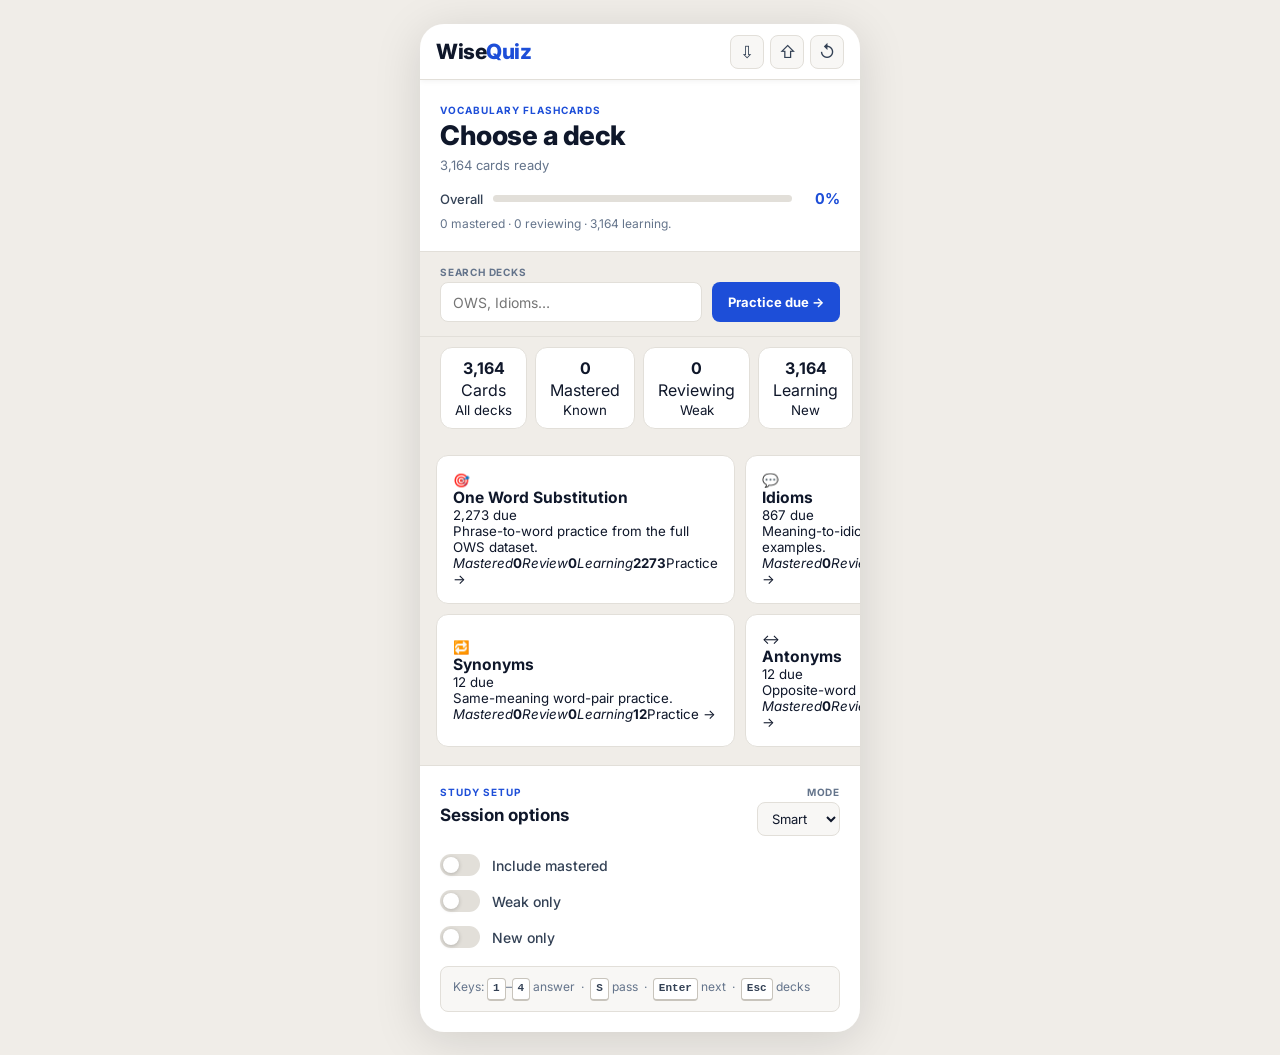
==== commit 5041e893: "Add files via upload" ====
--- a/index.html
+++ b/index.html
@@ -4,11 +4,17 @@
   <meta charset="utf-8">
   <meta name="viewport" content="width=device-width, initial-scale=1">
   <meta name="description" content="WiseQuiz vocabulary flashcards for OWS, idioms, synonyms, and antonyms.">
+  <meta name="theme-color" content="#1d4ed8" media="(prefers-color-scheme: light)">
+  <meta name="theme-color" content="#0f172a"  media="(prefers-color-scheme: dark)">
+  <meta name="color-scheme" content="light dark">
+  <meta name="apple-mobile-web-app-capable" content="yes">
+  <meta name="apple-mobile-web-app-status-bar-style" content="default">
   <title>WiseQuiz</title>
   <link rel="preconnect" href="https://fonts.googleapis.com">
   <link rel="preconnect" href="https://fonts.gstatic.com" crossorigin>
   <link href="https://fonts.googleapis.com/css2?family=Inter:wght@400;500;600;700;800;900&display=swap" rel="stylesheet">
   <link rel="stylesheet" href="styles.css">
+  <script src="app.js" defer></script>  <!-- defer: head placement = earlier download, same late execution -->
 </head>
 <body>
 
@@ -21,7 +27,7 @@
     <a class="brand" href="#" data-action="home" aria-label="WiseQuiz home">
       <span class="brand-word">Wise<span>Quiz</span></span>
     </a>
-    <div class="top-actions" aria-label="Progress controls">
+    <div class="top-actions" role="toolbar" aria-label="App controls">
       <button class="icon-btn" id="exportBtn" type="button" title="Export progress">⇩</button>
       <label  class="icon-btn file-btn" for="importInput" title="Import progress">⇧</label>
       <input  id="importInput" type="file" accept="application/json,.json" hidden>
@@ -113,13 +119,13 @@
     <!-- ══════════════════════════════════════════
          QUIZ SCREEN
          ══════════════════════════════════════════ -->
-    <section id="quizScreen" class="screen" aria-live="polite">
+    <section id="quizScreen" class="screen" aria-label="Quiz">
 
       <div class="quiz-header">
         <button class="back-link" id="backBtn" type="button">← Decks</button>
         <div>
           <span id="quizCategory">Quiz</span>
-          <b id="quizCount">0 attempted · 0 correct</b>
+          <span id="quizCount">0 attempted · 0 correct</span>
         </div>
       </div>
 
@@ -159,6 +165,5 @@
   </main>
 </div><!-- /phone-shell -->
 
-<script src="app.js" defer></script>
 </body>
 </html>
--- a/styles.css
+++ b/styles.css
@@ -29,6 +29,8 @@
   --text:           #0f172a;
   --text-mid:       #334155;
   --text-muted:     #64748b;
+  --correct-text:   #14532d;  /* answer-state text: dark green (light mode) */
+  --wrong-text:     #7f1d1d;  /* answer-state text: dark red (light mode) */
 
   /* Geometry */
   --radius-sm:  8px;
@@ -52,7 +54,12 @@
   font-family: 'Inter', system-ui, sans-serif;
   font-size: 16px;
   -webkit-font-smoothing: antialiased;
+  -webkit-text-size-adjust: 100%;     /* IMPROVEMENT: stop iOS auto-scaling fonts and breaking layouts */
+  text-size-adjust: 100%;
+  text-rendering: optimizeLegibility; /* IMPROVEMENT: better kerning on headings */
   color: var(--text);
+  scroll-padding-top: 56px;
+  scroll-behavior: smooth;            /* IMPROVEMENT: smooth skip-link / anchor jumps */
 }
 
 body {
@@ -64,6 +71,8 @@
 }
 
 button, select, input { font-family: inherit; }
+button, label { touch-action: manipulation; } /* IMPROVEMENT: remove 300ms tap delay on older mobile browsers */
+button        { user-select: none; }          /* IMPROVEMENT: rapid mobile taps won't select button text */
 
 /* ── Accessibility ──────────────────────────────── */
 .skip-link {
@@ -84,7 +93,7 @@
 :focus-visible {
   outline: 3px solid var(--primary);
   outline-offset: 2px;
-  border-radius: 4px;
+  /* no border-radius override — outline follows each element's own shape automatically */
 }
 
 /* ── Phone shell ────────────────────────────────── */
@@ -213,10 +222,12 @@
 }
 .master-track i {
   display: block;
+  width: 0;                  /* BUG FIX: start at 0, app.js sets the real value */
   height: 100%;
   border-radius: var(--radius-pill);
   background: linear-gradient(90deg, var(--primary) 0%, #60a5fa 100%);
   transition: width .7s var(--ease);
+  will-change: width;        /* hint GPU for smooth bar animation */
   font-style: normal;
 }
 .master-row b {
@@ -225,6 +236,7 @@
   color: var(--primary);
   min-width: 38px;
   text-align: right;
+  font-variant-numeric: tabular-nums; /* IMPROVEMENT: stable width as % animates */
 }
 
 .sub-status {
@@ -293,7 +305,7 @@
 /* ── Stats strip ────────────────────────────────── */
 .stats-strip {
   display: flex;
-  gap: 0;
+  gap: 8px;                /* IMPROVEMENT: use gap, not margin-right on every child */
   padding: 10px 20px;
   overflow-x: auto;
   scrollbar-width: none;
@@ -310,7 +322,6 @@
   border-radius: var(--radius);
   background: var(--surface);
   border: 1px solid var(--border);
-  margin-right: 8px;
   flex-shrink: 0;
   min-width: 72px;
 }
@@ -494,7 +505,7 @@
 
 .quiz-header > div { text-align: right; line-height: 1.3; }
 #quizCategory { font-size: 13px; font-weight: 600; color: var(--text); display: block; }
-#quizCount    { font-size: 11px; color: var(--text-muted); display: block; }
+#quizCount    { font-size: 11px; font-weight: 400; color: var(--text-muted); display: block; } /* font-weight: 400 overrides <b> default bold */
 
 /* ── Flashcard ──────────────────────────────────── */
 .flashcard {
@@ -513,11 +524,12 @@
 }
 .progress-line span {
   display: block;
+  width: 0;                  /* BUG FIX: start at 0, app.js sets the real value */
   height: 100%;
   background: linear-gradient(90deg, var(--primary) 0%, #60a5fa 100%);
   border-radius: 0 var(--radius-pill) var(--radius-pill) 0;
   transition: width .5s var(--ease);
-  min-width: 0;
+  will-change: width;        /* hint GPU for smooth bar animation */
 }
 
 /* meta row: eyebrow + score chip */
@@ -536,6 +548,7 @@
   background: var(--primary-light);
   color: var(--primary);
   letter-spacing: .02em;
+  font-variant-numeric: tabular-nums; /* IMPROVEMENT: stable chip width as "0/5" → "4/5" */
 }
 
 /* question */
@@ -599,7 +612,6 @@
   justify-content: center;
   width: 28px;
   height: 28px;
-  min-width: 28px;
   border-radius: 7px;
   background: var(--surface);
   border: 1.5px solid var(--border-strong);
@@ -611,15 +623,15 @@
               color var(--dur) var(--ease);
 }
 
-/* hover */
-.option-list button:hover:not(:disabled),
-.option-btn:hover:not(:disabled) {
+/* hover — explicitly exclude revealed states so specificity can't leak */
+.option-list button:hover:not(:disabled):not(.correct):not(.wrong):not(.dimmed),
+.option-btn:hover:not(:disabled):not(.correct):not(.wrong):not(.dimmed) {
   border-color: var(--primary);
   background: var(--primary-light);
   transform: translateX(3px);
 }
-.option-list button:hover:not(:disabled)::before,
-.option-btn:hover:not(:disabled)::before {
+.option-list button:hover:not(:disabled):not(.correct):not(.wrong):not(.dimmed)::before,
+.option-btn:hover:not(:disabled):not(.correct):not(.wrong):not(.dimmed)::before {
   background: var(--primary-light);
   border-color: var(--primary);
   color: var(--primary);
@@ -633,20 +645,21 @@
 .option-btn.correct {
   background: var(--correct-bg)  !important;
   border-color: var(--correct)   !important;
-  color: #14532d                 !important;
+  color: var(--correct-text)         !important;
   font-weight: 600;
-  transform: none;
+  transform: none                !important;  /* BUG FIX: stop hover translateX overriding via higher specificity */
   cursor: default;
+  pointer-events: none;                       /* IMPROVEMENT: kill all mouse interaction once revealed */
 }
 .option-list button.correct::before,
 .option-list button[data-correct="true"]::before,
 .option-list button[data-state="correct"]::before,
 .option-list .correct::before,
 .option-btn.correct::before {
-  content: '✓'     !important;
-  background: var(--correct)     !important;
-  border-color: var(--correct)   !important;
-  color: #fff                    !important;
+  content: '✓'                 !important;
+  background: var(--correct)   !important;
+  border-color: var(--correct) !important;
+  color: #fff                  !important;
 }
 
 /* ❌ WRONG — clear red */
@@ -656,18 +669,20 @@
 .option-btn.wrong {
   background: var(--wrong-bg)  !important;
   border-color: var(--wrong)   !important;
-  color: #7f1d1d               !important;
+  color: var(--wrong-text)     !important;
   font-weight: 600;
+  transform: none              !important;  /* BUG FIX: same as .correct */
   cursor: default;
+  pointer-events: none;                     /* IMPROVEMENT: kill hover/click once revealed */
 }
 .option-list button.wrong::before,
 .option-list button[data-state="wrong"]::before,
 .option-list .wrong::before,
 .option-btn.wrong::before {
-  content: '✗'    !important;
-  background: var(--wrong)     !important;
-  border-color: var(--wrong)   !important;
-  color: #fff                  !important;
+  content: '✗'                !important;
+  background: var(--wrong)    !important;
+  border-color: var(--wrong)  !important;
+  color: #fff                 !important;
 }
 
 /* dimmed / disabled after reveal */
@@ -697,13 +712,13 @@
 .feedback-box[data-result="correct"] {
   background: var(--correct-bg);
   border-color: var(--correct-mid);
-  color: #14532d;
+  color: var(--correct-text);
 }
 .feedback-box.wrong,
 .feedback-box[data-result="wrong"] {
   background: var(--wrong-bg);
   border-color: var(--wrong-mid);
-  color: #7f1d1d;
+  color: var(--wrong-text);
 }
 
 /* ── Session controls ───────────────────────────── */
@@ -751,11 +766,63 @@
 .next-action:active  { transform: scale(.97); }
 .next-action.hidden  { display: none; }
 
+/* ── Screen transitions ─────────────────────────── */
+/* Only the incoming screen animates; the outgoing one vanishes immediately (display:none) */
+@keyframes screenIn {
+  from { opacity: 0; transform: translateY(6px); }
+  to   { opacity: 1; transform: translateY(0);   }
+}
+.screen.active {
+  animation: screenIn 220ms var(--ease) both;
+}
+
 /* ── Reduced motion ─────────────────────────────── */
 @media (prefers-reduced-motion: reduce) {
   *, *::before, *::after {
     transition-duration: .01ms !important;
     animation-duration:  .01ms !important;
+  }
+}
+
+/* ── Dark mode ──────────────────────────────────── */
+/*
+  All colours are token-driven, so a single :root override
+  flips the entire UI. No component-level selectors needed
+  except for things that used hardcoded colours (now fixed above
+  with --correct-text / --wrong-text variables).
+*/
+@media (prefers-color-scheme: dark) {
+  :root {
+    /* Surfaces */
+    --bg:             #0f172a;
+    --surface:        #1e293b;
+    --surface-alt:    #263448;
+    --border:         #334155;
+    --border-strong:  #475569;
+
+    /* Brand */
+    --primary:        #60a5fa;  /* lighter blue — readable on dark bg */
+    --primary-hover:  #93c5fd;
+    --primary-light:  #1e3a5f;  /* tinted dark container for chips/tags */
+
+    /* Answer states */
+    --correct:        #4ade80;  /* lighter green — visible on dark bg */
+    --correct-bg:     #052e16;
+    --correct-mid:    #166534;
+    --correct-text:   #bbf7d0;  /* override: the original dark green is invisible on dark bg */
+    --wrong:          #f87171;  /* lighter red */
+    --wrong-bg:       #450a0a;
+    --wrong-mid:      #991b1b;
+    --wrong-text:     #fecaca;  /* override: dark red → light pink */
+
+    /* Text */
+    --text:           #f1f5f9;
+    --text-mid:       #cbd5e1;
+    --text-muted:     #94a3b8;
+
+    /* Shadows — need more opacity to show on dark surfaces */
+    --shadow:         0 1px 3px rgba(0,0,0,.35), 0 4px 14px rgba(0,0,0,.3);
+    --shadow-lg:      0 4px 32px rgba(0,0,0,.5);
   }
 }
 
